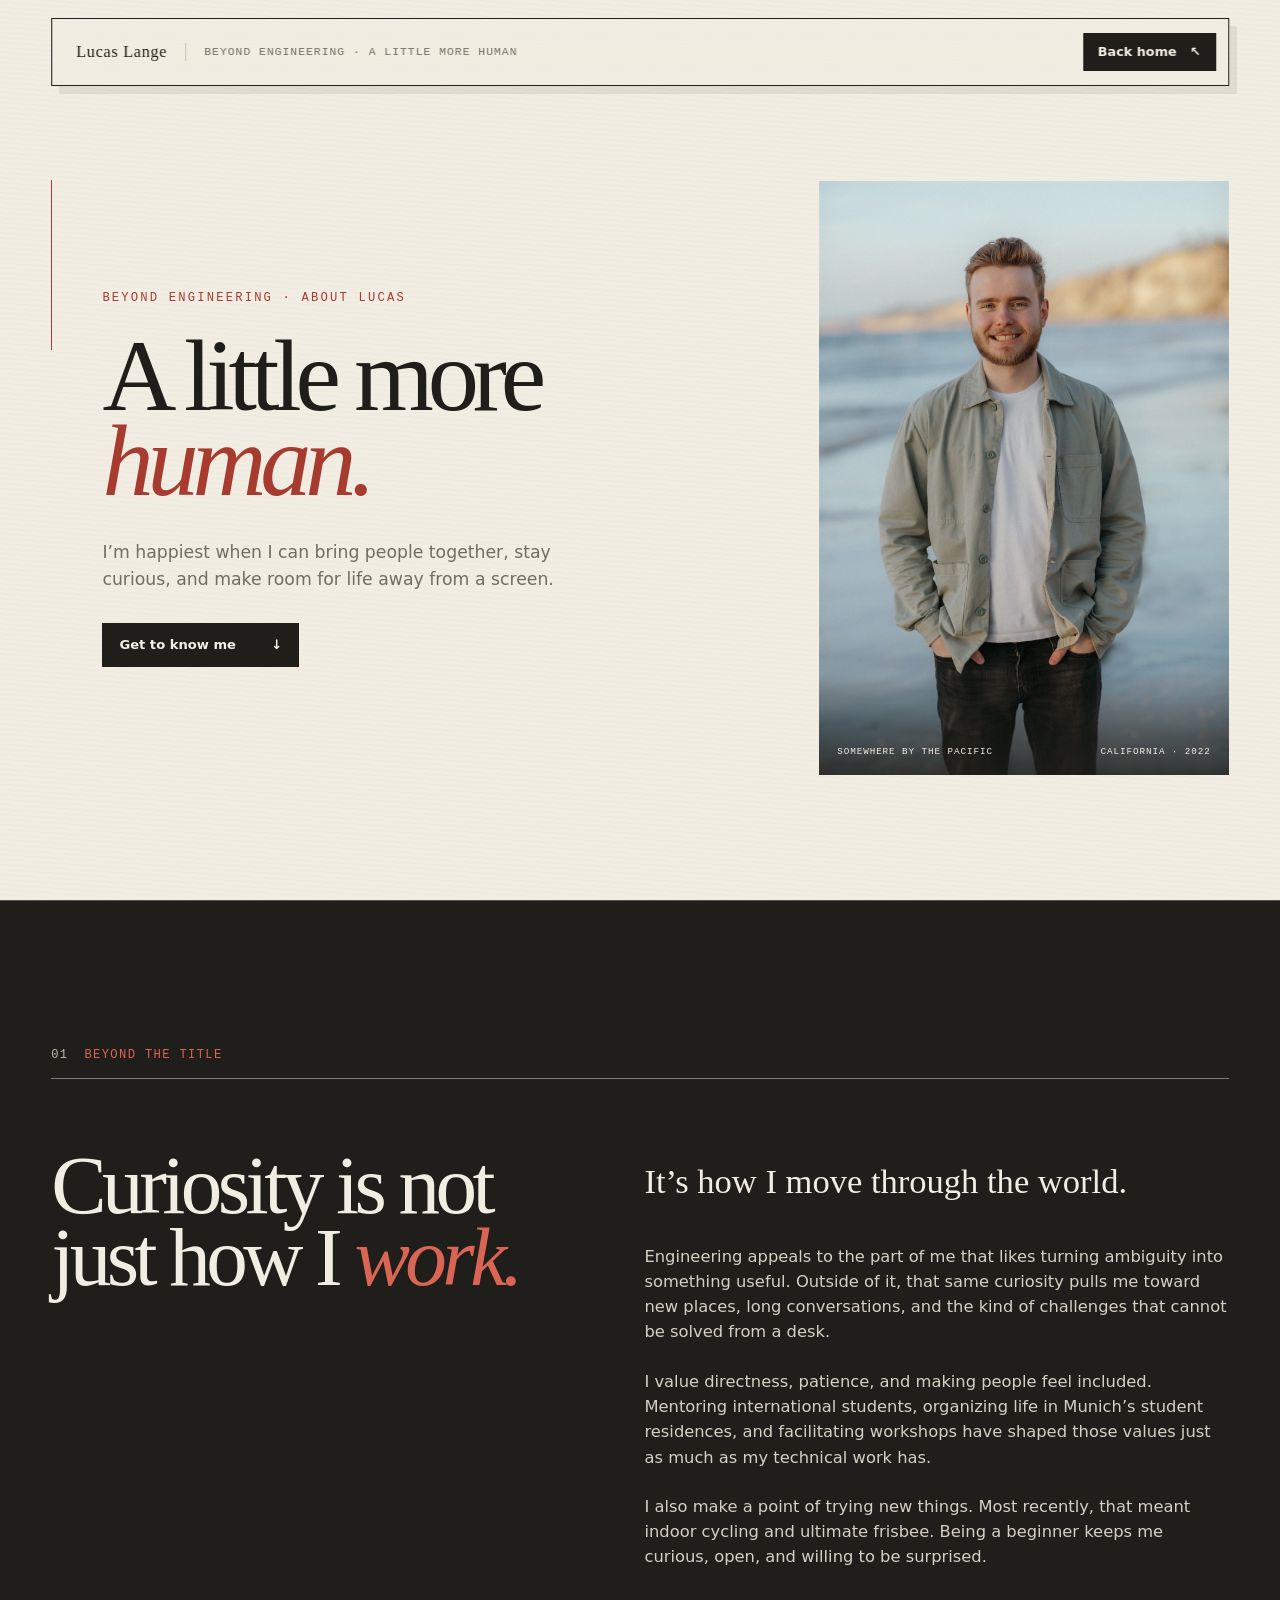
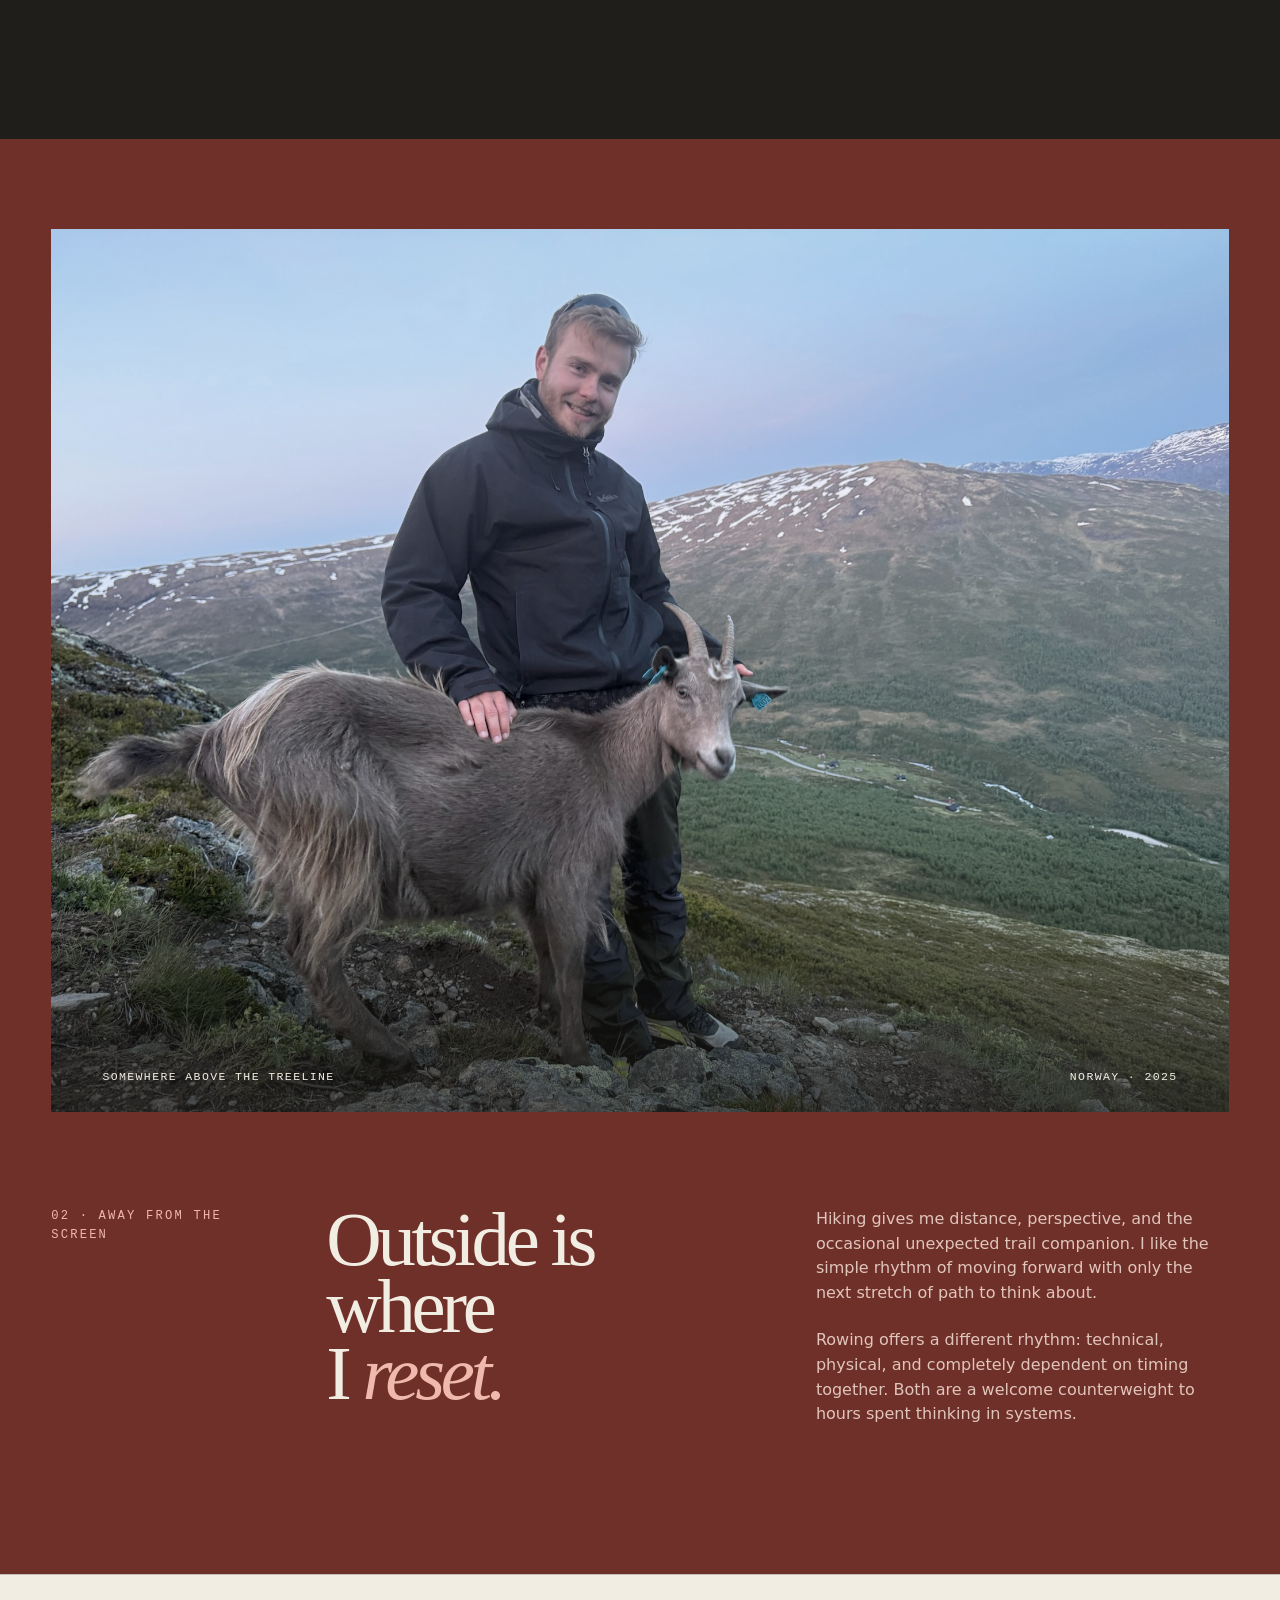
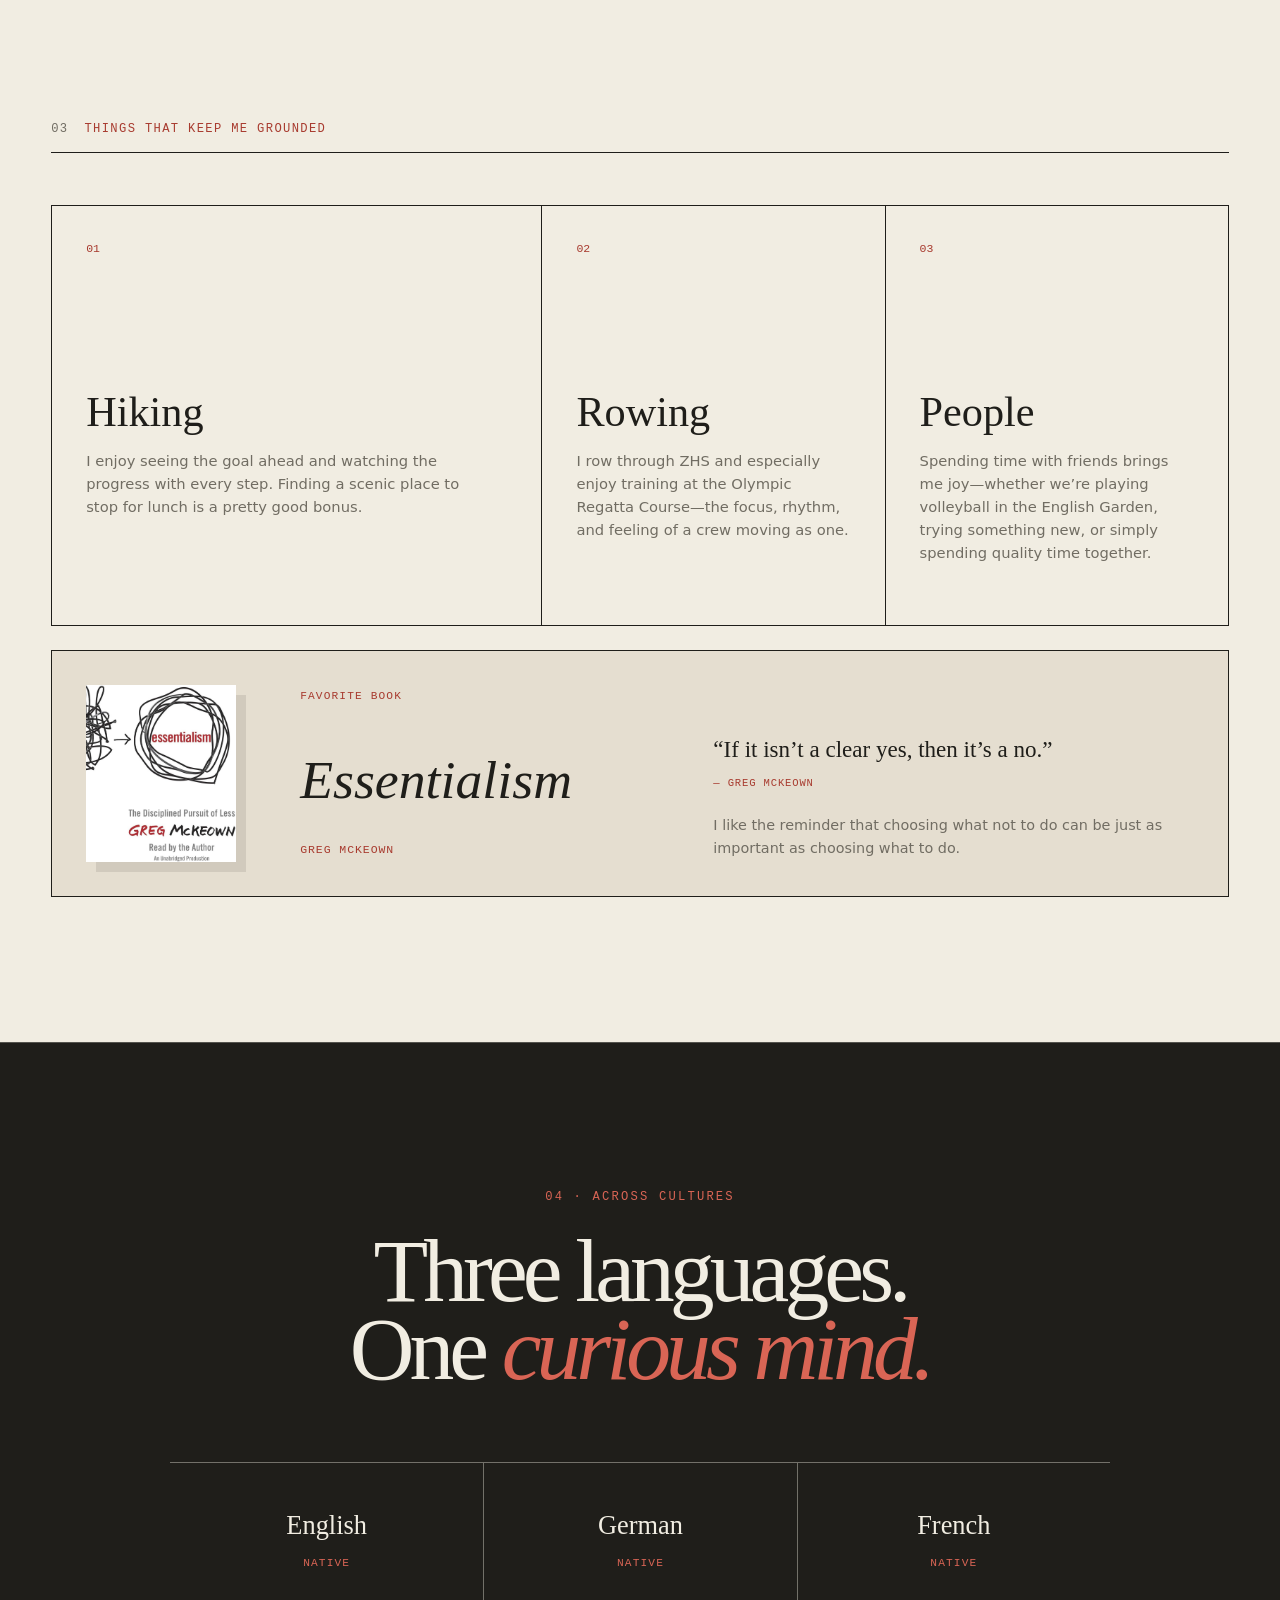
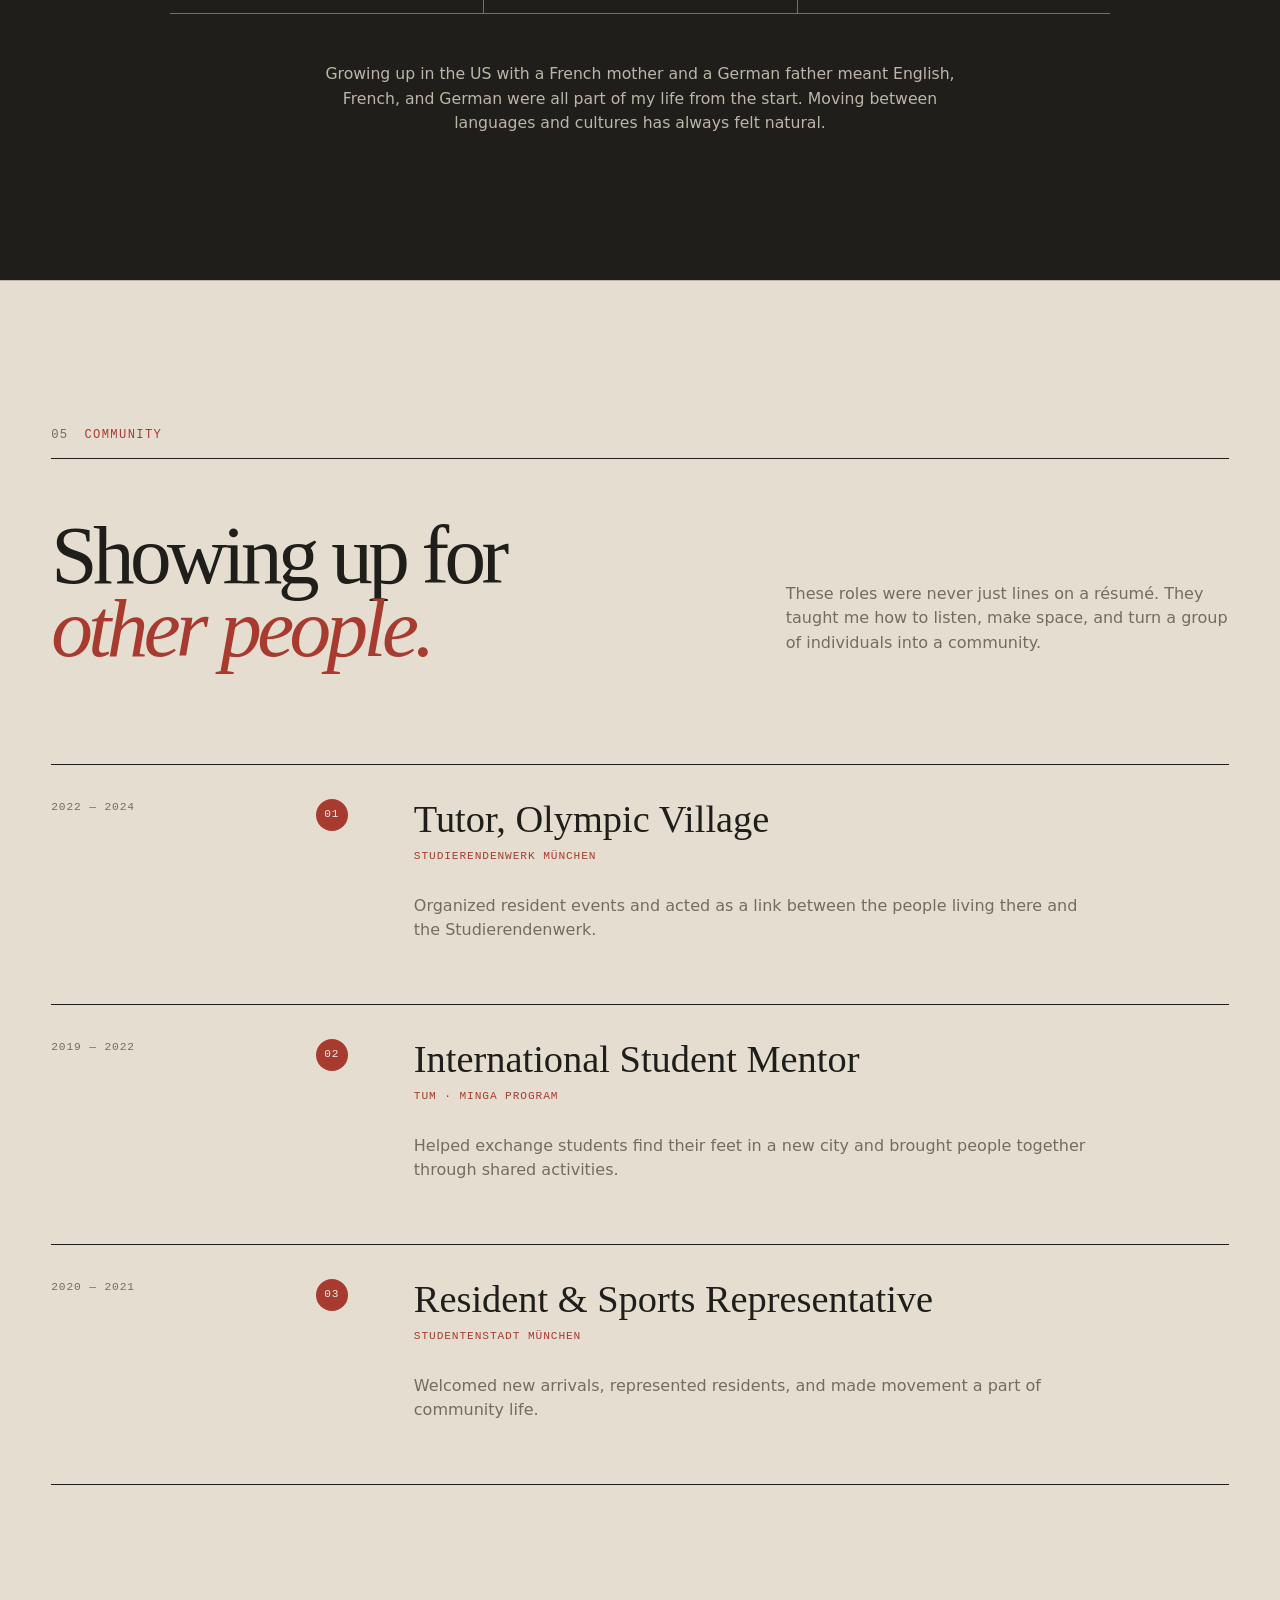
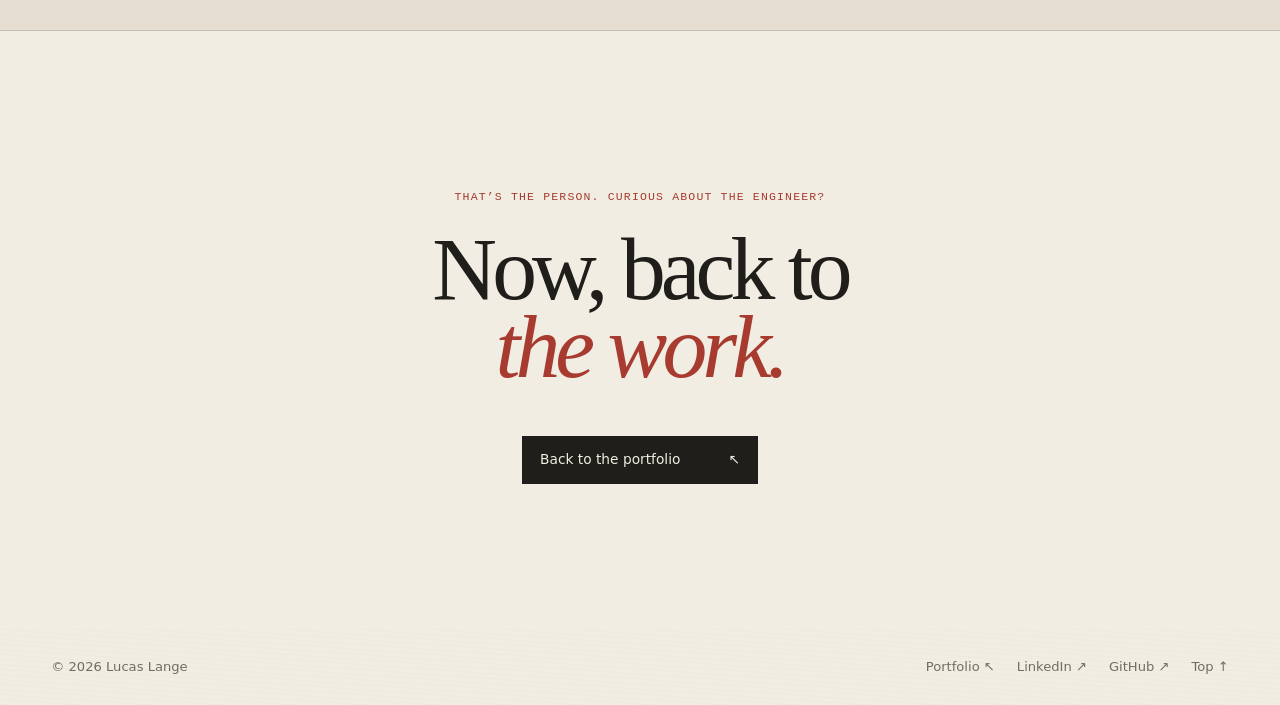
==== about.html @ 54f19733 "feat: added about me page and edited format and text on index page - Added media - Updated script.js" ====
<!doctype html>
<html lang="en" data-concept="wa" class="wa-two w3">
<head>
  <meta charset="utf-8">
  <meta name="viewport" content="width=device-width, initial-scale=1">
  <meta name="theme-color" content="#1f1e1a">
  <meta name="description" content="Meet Lucas Lange beyond engineering—his love of the outdoors, rowing, languages, and building community.">
  <title>Beyond Engineering — Lucas Lange</title>
  <link rel="stylesheet" href="styles.css">
  <noscript><style>.reveal{opacity:1!important;transform:none!important}</style></noscript>
  <script src="script.js" defer></script>
</head>
<body class="human-page">
  <a class="skip-link" href="#main">Skip to content</a>

  <header class="site-nav" data-header>
    <a class="wordmark" href="index.html">Lucas Lange</a>
    <nav aria-label="About page navigation"><a href="#outdoors">Outdoors</a><a href="#languages">Languages</a><a href="#community">Community</a></nav>
    <a class="nav-action" href="index.html#top" data-return-link>Back home <span>↖</span></a>
  </header>

  <main id="main">
    <section class="human-hero frame" id="top">
      <div class="human-hero-copy reveal">
        <p class="micro">Beyond engineering · About Lucas</p>
        <h1>A little more<br><em>human.</em></h1>
        <p class="human-intro">I’m happiest when I can bring people together, stay curious, and make room for life away from a screen.</p>
        <a class="hero-link" href="#story">Get to know me <span>↓</span></a>
      </div>
      <figure class="human-portrait reveal">
        <img src="media/ocean-portrait.jpg" alt="Lucas Lange smiling beside the ocean" width="1365" height="2048">
        <figcaption><span>Somewhere by the Pacific</span><span>California · 2022</span></figcaption>
      </figure>
    </section>

    <section class="human-story section" id="story">
      <div class="section-inner">
        <div class="section-tag reveal"><span>01</span> Beyond the title</div>
        <div class="human-story-grid">
          <h2 class="reveal">Curiosity is not<br>just how I <em>work.</em></h2>
          <div class="human-story-copy reveal">
            <p class="story-lead">It’s how I move through the world.</p>
            <p>Engineering appeals to the part of me that likes turning ambiguity into something useful. Outside of it, that same curiosity pulls me toward new places, long conversations, and the kind of challenges that cannot be solved from a desk.</p>
            <p>I value directness, patience, and making people feel included. Mentoring international students, organizing life in Munich’s student residences, and facilitating workshops have shaped those values just as much as my technical work has.</p>
            <p>I also make a point of trying new things. Most recently, that meant indoor cycling and ultimate frisbee. Being a beginner keeps me curious, open, and willing to be surprised.</p>
          </div>
        </div>
      </div>
    </section>

    <section class="outdoors-section" id="outdoors">
      <figure class="outdoors-image reveal">
        <img src="media/norway-hike.jpg" alt="Lucas hiking in the Norwegian mountains beside a goat" loading="lazy" width="2048" height="1536">
        <figcaption><span>Somewhere above the treeline</span><span>Norway · 2025</span></figcaption>
      </figure>
      <div class="outdoors-copy section-inner reveal">
        <p class="micro">02 · Away from the screen</p>
        <h2>Outside is where<br>I <em>reset.</em></h2>
        <div>
          <p>Hiking gives me distance, perspective, and the occasional unexpected trail companion. I like the simple rhythm of moving forward with only the next stretch of path to think about.</p>
          <p>Rowing offers a different rhythm: technical, physical, and completely dependent on timing together. Both are a welcome counterweight to hours spent thinking in systems.</p>
        </div>
      </div>
    </section>

    <section class="human-interests section">
      <div class="section-inner">
        <div class="section-tag reveal"><span>03</span> Things that keep me grounded</div>
        <div class="interest-grid">
          <article class="interest-card interest-card-featured reveal"><span>01</span><div><h3>Hiking</h3><p>I enjoy seeing the goal ahead and watching the progress with every step. Finding a scenic place to stop for lunch is a pretty good bonus.</p></div></article>
          <article class="interest-card reveal"><span>02</span><div><h3>Rowing</h3><p>I row through ZHS and especially enjoy training at the Olympic Regatta Course—the focus, rhythm, and feeling of a crew moving as one.</p></div></article>
          <article class="interest-card reveal"><span>03</span><div><h3>People</h3><p>Spending time with friends brings me joy—whether we’re playing volleyball in the English Garden, trying something new, or simply spending quality time together.</p></div></article>
        </div>
        <article class="favorite-book reveal">
          <figure><img src="media/essentialism-book-cover.jpg" alt="Cover of Essentialism by Greg McKeown" loading="lazy" width="849" height="1000"></figure>
          <div class="favorite-book-copy">
            <span>Favorite book</span>
            <h3><em>Essentialism</em></h3>
            <p class="book-author">Greg McKeown</p>
            <div class="book-reflection">
              <blockquote>“If it isn’t a clear yes, then it’s a no.”<cite>— Greg McKeown</cite></blockquote>
              <p>I like the reminder that choosing what not to do can be just as important as choosing what to do.</p>
            </div>
          </div>
        </article>
      </div>
    </section>

    <section class="language-section section" id="languages">
      <div class="section-inner reveal">
        <p class="micro">04 · Across cultures</p>
        <h2>Three languages.<br>One <em>curious mind.</em></h2>
        <div class="language-list" aria-label="Languages spoken">
          <div><strong>English</strong><span>Native</span></div>
          <div><strong>German</strong><span>Native</span></div>
          <div><strong>French</strong><span>Native</span></div>
        </div>
        <p class="language-note">Growing up in the US with a French mother and a German father meant English, French, and German were all part of my life from the start. Moving between languages and cultures has always felt natural.</p>
      </div>
    </section>

    <section class="human-community section" id="community">
      <div class="section-inner">
        <div class="section-tag reveal"><span>05</span> Community</div>
        <div class="community-heading reveal">
          <h2>Showing up for<br><em>other people.</em></h2>
          <p>These roles were never just lines on a résumé. They taught me how to listen, make space, and turn a group of individuals into a community.</p>
        </div>
        <div class="human-timeline">
          <article class="timeline-item reveal"><time>2022 — 2024</time><span class="timeline-marker">01</span><div><h3>Tutor, Olympic Village</h3><p class="community-org">Studierendenwerk München</p><p>Organized resident events and acted as a link between the people living there and the Studierendenwerk.</p></div></article>
          <article class="timeline-item reveal"><time>2019 — 2022</time><span class="timeline-marker">02</span><div><h3>International Student Mentor</h3><p class="community-org">TUM · MINGA Program</p><p>Helped exchange students find their feet in a new city and brought people together through shared activities.</p></div></article>
          <article class="timeline-item reveal"><time>2020 — 2021</time><span class="timeline-marker">03</span><div><h3>Resident &amp; Sports Representative</h3><p class="community-org">Studentenstadt München</p><p>Welcomed new arrivals, represented residents, and made movement a part of community life.</p></div></article>
        </div>
      </div>
    </section>

    <section class="human-return section">
      <div class="section-inner reveal">
        <p>That’s the person. Curious about the engineer?</p>
        <h2>Now, back to<br><em>the work.</em></h2>
        <a href="index.html#top" data-return-link>Back to the portfolio <span>↖</span></a>
      </div>
    </section>
  </main>

  <footer class="footer frame"><p>© <span data-year></span> Lucas Lange</p><div><a href="index.html">Portfolio ↖</a><a href="https://www.linkedin.com/in/lucas-lange-/" target="_blank" rel="noreferrer">LinkedIn ↗</a><a href="https://github.com/LucasLange1113" target="_blank" rel="noreferrer">GitHub ↗</a><a href="#top">Top ↑</a></div></footer>
</body>
</html>
---- styles.css ----
:root {
  --bg:#171717; --panel:#1d1d1d; --ink:#f5f5f1; --muted:#aaa9a4; --accent:#f2ff19; --line:rgba(255,255,255,.14);
  --sans:Inter,"Helvetica Neue",Arial,sans-serif; --serif:Georgia,"Times New Roman",serif; --mono:"SFMono-Regular",Consolas,"Liberation Mono",monospace; --max:1220px;
}
*{box-sizing:border-box}html{scroll-behavior:smooth}body{margin:0;color:var(--ink);background:var(--bg);font-family:var(--sans);line-height:1.55;overflow-x:hidden}a{color:inherit;text-decoration:none}::selection{color:var(--bg);background:var(--accent)}.frame,.section-inner{width:min(calc(100% - 48px),var(--max));margin-inline:auto}.skip-link{position:fixed;top:-90px;left:20px;z-index:100;padding:10px 15px;color:var(--bg);background:var(--accent)}.skip-link:focus{top:0}:focus-visible{outline:2px solid var(--accent);outline-offset:4px}
.site-nav{position:fixed;top:16px;left:50%;z-index:25;width:min(calc(100% - 34px),1240px);height:62px;padding:0 10px 0 20px;display:grid;grid-template-columns:1fr auto 1fr;align-items:center;background:color-mix(in srgb,var(--bg) 80%,transparent);border:1px solid var(--line);border-radius:40px;backdrop-filter:blur(18px);transform:translateX(-50%);transition:top .25s,background .25s}.site-nav.scrolled{top:7px;background:color-mix(in srgb,var(--bg) 94%,transparent)}.wordmark{font-weight:750;letter-spacing:-.04em}.wordmark span{margin-left:3px;color:var(--accent);font-size:.5rem;vertical-align:top}.site-nav nav{display:flex;gap:31px}.site-nav nav a{color:var(--muted);font-size:.7rem}.site-nav nav a:hover{color:var(--accent)}.nav-actions{justify-self:end;display:flex;align-items:center;gap:8px}.nav-about{padding:8px 13px;border:1px solid var(--ink);font-size:.8rem;font-weight:650;transition:color .2s,background-color .2s}.nav-about:hover{color:var(--bg);background:var(--ink)}.nav-actions .nav-action{justify-self:auto}.nav-action{justify-self:end;padding:9px 15px;color:var(--bg);background:var(--accent);border-radius:25px;font-size:.7rem;font-weight:750}.nav-action span{margin-left:9px}
.concept-picker{position:fixed;right:16px;bottom:16px;z-index:40;width:230px;color:var(--ink);font-size:.68rem}.picker-toggle{width:100%;padding:10px 11px;display:grid;grid-template-columns:1fr auto 20px;align-items:center;gap:8px;color:inherit;background:color-mix(in srgb,var(--bg) 88%,transparent);border:1px solid var(--line);border-radius:12px;box-shadow:0 12px 40px rgba(0,0,0,.22);backdrop-filter:blur(18px);cursor:pointer;text-align:left}.picker-toggle span{color:var(--muted);font-size:.57rem;text-transform:uppercase;letter-spacing:.08em}.picker-toggle strong{font-weight:750}.picker-toggle i{font-style:normal;font-size:1.1rem;text-align:center;transition:transform .2s}.concept-picker.open .picker-toggle i{transform:rotate(45deg)}.picker-list{position:absolute;right:0;bottom:50px;width:100%;padding:7px;display:grid;gap:2px;background:color-mix(in srgb,var(--bg) 94%,transparent);border:1px solid var(--line);border-radius:13px;box-shadow:0 18px 55px rgba(0,0,0,.28);backdrop-filter:blur(20px);opacity:0;visibility:hidden;transform:translateY(8px);transition:.2s}.concept-picker.open .picker-list{opacity:1;visibility:visible;transform:none}.picker-list a{padding:7px 8px;display:grid;grid-template-columns:24px 1fr auto;align-items:center;border-radius:7px}.picker-list a:hover,.picker-list a[aria-current=page]{color:var(--bg);background:var(--accent)}.picker-list b{font-family:var(--mono);font-size:.58rem}.picker-list span{font-weight:750}.picker-list small{opacity:.65}.picker-list hr{width:100%;margin:3px 0;border:0;border-top:1px solid var(--line)}
.hero{position:relative;min-height:100svh;padding-top:130px;padding-bottom:65px;display:grid;grid-template-columns:1.08fr .92fr;gap:50px;align-items:center}.micro,.section-tag{margin:0 0 25px;color:var(--accent);font-family:var(--mono);font-size:.65rem;letter-spacing:.11em;text-transform:uppercase}.hero h1{margin:0;font-size:clamp(4rem,8.2vw,8rem);font-weight:400;line-height:.87;letter-spacing:-.075em}.hero h1 span{display:block}.hero h1 .line-two{margin-left:13%;}.hero-intro{max-width:560px;margin:31px 0 0;color:var(--muted);font-size:1rem}.hero-link{margin-top:30px;padding:12px 17px;display:inline-flex;gap:35px;color:var(--bg);background:var(--accent);border-radius:4px;font-size:.75rem;font-weight:750;transition:transform .2s}.hero-link:hover{transform:translateY(-3px)}.hero-foot{position:absolute;right:0;bottom:24px;left:0;display:flex;justify-content:space-between;color:var(--muted);font-family:var(--mono);font-size:.58rem;text-transform:uppercase;letter-spacing:.08em}
.hero-object{position:relative;justify-self:center;width:min(39vw,470px);aspect-ratio:1;display:grid;place-items:center}.hero-object::before{content:"";position:absolute;inset:6%;background:radial-gradient(circle,rgba(242,255,25,.16),transparent 62%);filter:blur(18px)}.radar-ring{position:absolute;border:1px solid color-mix(in srgb,var(--accent) 35%,transparent);border-radius:50%;animation:spin 18s linear infinite}.ring-one{inset:4%;border-style:dashed}.ring-two{inset:21%;animation-direction:reverse;animation-duration:11s}.radar-ring::after{content:"";position:absolute;top:12%;left:13%;width:8px;height:8px;background:var(--accent);border-radius:50%;box-shadow:0 0 18px var(--accent)}.object-core{position:relative;width:42%;aspect-ratio:1;display:flex;flex-direction:column;align-items:center;justify-content:center;color:var(--bg);background:var(--accent);border-radius:50%;box-shadow:0 0 70px color-mix(in srgb,var(--accent) 20%,transparent)}.object-core span{font-size:4.3rem;font-weight:800;line-height:.85;letter-spacing:-.08em}.object-core small{margin-top:10px;font-family:var(--mono);font-size:.55rem;letter-spacing:.14em}.coordinate{position:absolute;color:var(--muted);font-family:var(--mono);font-size:.55rem}.coord-one{top:12%;right:5%}.coord-two{bottom:10%;left:2%}.device-screen,.device-controls,.ocean,.monolith{display:none}@keyframes spin{to{transform:rotate(360deg)}}
.section{padding:125px 0;border-top:1px solid var(--line)}.section-tag{padding-bottom:13px;display:flex;gap:16px;border-bottom:1px solid var(--line)}.section-tag span{color:var(--muted)}.profile-grid{display:grid;grid-template-columns:1.1fr .9fr;gap:90px}.profile h2,.experience-heading h2,.contact h2{margin:0;font-size:clamp(3rem,6.5vw,6.3rem);font-weight:400;line-height:.92;letter-spacing:-.065em}.profile h2 em{color:var(--accent);font-style:normal}.profile-copy>p{max-width:590px;color:var(--muted);font-size:1.05rem}.metrics{margin-top:50px;padding-top:22px;display:grid;grid-template-columns:repeat(3,1fr);border-top:1px solid var(--line)}.metrics div{display:flex;flex-direction:column}.metrics strong{font-size:1.8rem;line-height:1}.metrics span{margin-top:7px;color:var(--muted);font-size:.65rem}
.experience{background:var(--panel)}.experience-heading{margin-bottom:65px;display:flex;justify-content:space-between;align-items:end;gap:35px}.experience-heading p{max-width:360px;margin:0;color:var(--muted)}.experience-grid{border-top:1px solid var(--line)}.experience-object{border-bottom:1px solid var(--line)}.experience-object summary{padding:27px 0;display:grid;grid-template-columns:70px 1fr 30px;align-items:center;gap:10px;cursor:pointer;list-style:none}.experience-object summary::-webkit-details-marker{display:none}.object-number{color:var(--accent);font-family:var(--mono);font-size:.7rem}.object-label{display:grid;grid-template-columns:180px .8fr 1.2fr;align-items:center;gap:20px}.object-label small{color:var(--muted);font-family:var(--mono);font-size:.62rem}.object-label strong{font-size:.9rem}.object-label>span{color:var(--muted)}.experience-object summary>i{color:var(--accent);font-style:normal;font-size:1.4rem;transition:transform .2s}.experience-object[open] summary>i{transform:rotate(45deg)}.object-copy{padding:0 40px 35px 250px}.role-title{color:var(--accent);font-family:var(--mono);font-size:.65rem;text-transform:uppercase;letter-spacing:.09em}.object-copy ul{max-width:820px;margin:0;padding-left:18px;color:var(--muted);font-size:.85rem}.object-copy li{margin-bottom:11px;padding-left:4px}.object-copy li::marker{color:var(--accent)}.role-tags{margin-top:20px;display:flex;flex-wrap:wrap;gap:6px}.role-tags span{padding:5px 9px;border:1px solid var(--line);border-radius:20px;font-size:.62rem}
.expertise-grid{display:grid;grid-template-columns:repeat(2,1fr);gap:12px}.expertise-card{min-height:260px;padding:28px;display:flex;flex-direction:column;justify-content:flex-end;background:var(--panel);border:1px solid var(--line)}.expertise-card>span{margin-bottom:auto;color:var(--accent);font-family:var(--mono);font-size:.65rem}.expertise-card h3{margin:30px 0 7px;font-size:1.7rem;font-weight:450;letter-spacing:-.04em}.expertise-card p{max-width:470px;margin:0;color:var(--muted);font-size:.82rem}
.education{background:var(--panel)}.education-grid{display:grid;grid-template-columns:1fr 1fr;gap:12px}.education-card{min-height:310px;padding:28px;display:flex;flex-direction:column;justify-content:space-between;border:1px solid var(--line)}.education-card time{color:var(--accent);font-family:var(--mono);font-size:.65rem}.education-card p{margin:0;color:var(--muted);font-size:.68rem;text-transform:uppercase;letter-spacing:.08em}.education-card h3{margin:6px 0 16px;font-size:1.65rem;font-weight:450;letter-spacing:-.04em}.education-card ul{margin:0;padding-left:17px;color:var(--muted);font-size:.78rem}.languages{margin-top:12px;padding:22px 26px;display:flex;align-items:center;gap:32px;border:1px solid var(--line)}.languages>span{margin-right:auto;color:var(--accent);font-family:var(--mono);font-size:.65rem;text-transform:uppercase}.languages strong{font-size:.78rem}.languages small{margin-left:5px;color:var(--muted);font-weight:400}.languages i{color:var(--muted);font-size:.75rem}
.community-grid{border-top:1px solid var(--line)}.community-card{padding:30px 0;display:grid;grid-template-columns:190px 1fr;gap:40px;border-bottom:1px solid var(--line)}.community-card time{color:var(--accent);font-family:var(--mono);font-size:.72rem}.community-card h3{margin:5px 0 10px;font-size:1.45rem;font-weight:450;letter-spacing:-.035em}.community-card p{max-width:760px;margin:0;color:var(--muted);font-size:.88rem}.community-card .community-org{color:var(--ink);font-family:var(--mono);font-size:.68rem;text-transform:uppercase;letter-spacing:.08em}
.about-grid{display:grid;grid-template-columns:.9fr 1.1fr;gap:90px;align-items:start}.about-grid h2{margin:0;font-size:clamp(3rem,6.5vw,6.3rem);font-weight:400;line-height:.92;letter-spacing:-.065em}.about-grid h2 em{color:var(--accent);font-style:normal}.about-copy>p{max-width:680px;margin:0 0 22px;color:var(--muted);font-size:1.05rem}.about-details{margin-top:45px;display:grid;grid-template-columns:1fr 1fr;border-top:1px solid var(--line)}.about-details div{padding:22px 22px 0 0;display:flex;flex-direction:column}.about-details div+div{padding-left:22px;border-left:1px solid var(--line)}.about-details span,.community-intro span{color:var(--accent);font-family:var(--mono);font-size:.68rem;text-transform:uppercase;letter-spacing:.1em}.about-details strong{margin-top:18px;font-size:1.1rem;font-weight:500}.about-details small{margin-top:5px;color:var(--muted)}.community-compact{margin-top:100px;padding-top:28px;display:grid;grid-template-columns:.55fr 1.45fr;gap:55px;border-top:1px solid var(--line)}.community-intro p{max-width:260px;color:var(--muted);font-size:.86rem}.community-list{display:grid;grid-template-columns:repeat(3,1fr);gap:1px;background:var(--line)}.community-list article{min-height:220px;padding:24px;display:flex;flex-direction:column;background:var(--bg)}.community-list time{color:var(--accent);font-family:var(--mono);font-size:.66rem}.community-list h3{margin:35px 0 6px;font-size:1.15rem;font-weight:500;line-height:1.15}.community-list p{margin:12px 0 0;color:var(--muted);font-size:.78rem}.community-list .community-org{margin:0;color:var(--ink);font-family:var(--mono);font-size:.62rem;text-transform:uppercase;letter-spacing:.06em}
.contact{text-align:center}.contact p{color:var(--accent);font-family:var(--mono);font-size:.67rem;text-transform:uppercase;letter-spacing:.09em}.contact a{margin-top:35px;padding-bottom:4px;display:inline-block;color:var(--accent);border-bottom:1px solid var(--accent)}.contact a span{display:inline-block;transition:transform .2s}.contact a:hover span{transform:translate(3px,-3px)}.footer{padding:28px 0;display:flex;justify-content:space-between;color:var(--muted);font-size:.65rem}.footer p{margin:0}.footer div{display:flex;gap:22px}.footer a:hover{color:var(--accent)}
.reveal{opacity:0;transform:translateY(20px);transition:opacity .7s,transform .7s cubic-bezier(.22,1,.36,1)}.reveal.visible{opacity:1;transform:none}.hero .reveal{opacity:1;transform:none;animation:arrive .8s both}.hero .hero-object{animation-delay:.12s}@keyframes arrive{from{opacity:0;transform:translateY(20px)}}
.experience .reveal{opacity:1;transform:none}

/* 02 — architectural product studio */
html[data-concept=brikken]{--bg:#f1f0ed;--panel:#e7e5e1;--ink:#0b0b0b;--muted:#676663;--accent:#122dff;--line:rgba(0,0,0,.17)}
[data-concept=brikken] .site-nav{border-radius:0;border-inline:0}[data-concept=brikken] .hero{background-image:linear-gradient(90deg,transparent calc(25% - .5px),var(--line) 25%,transparent calc(25% + .5px),transparent calc(50% - .5px),var(--line) 50%,transparent calc(50% + .5px),transparent calc(75% - .5px),var(--line) 75%,transparent calc(75% + .5px))}[data-concept=brikken] .hero h1{text-transform:uppercase;font-size:clamp(4rem,9vw,9rem);line-height:.76}[data-concept=brikken] .hero h1 .line-two{margin-left:0;color:var(--accent)}[data-concept=brikken] .radar-ring,[data-concept=brikken] .object-core{display:none}[data-concept=brikken] .monolith{position:relative;width:65%;aspect-ratio:1;display:block;transform:rotate(30deg) skew(-5deg)}[data-concept=brikken] .monolith i{position:absolute;inset:16%;border:38px solid #bcb9b1;box-shadow:inset 0 -35px 0 var(--accent),0 35px 70px rgba(0,0,0,.15);transform:rotate(calc(var(--i,0)*60deg))}[data-concept=brikken] .monolith i:nth-child(2){--i:1;opacity:.55}[data-concept=brikken] .monolith i:nth-child(3){--i:2;opacity:.22}[data-concept=brikken] .expertise-card{border-radius:0}[data-concept=brikken] .profile h2 em{font-style:italic}

/* 03 — retro handheld portfolio */
html[data-concept=handheld]{--bg:#c8d3dc;--panel:#b9c5cf;--ink:#172029;--muted:#65727d;--accent:#ff4e24;--line:rgba(23,32,41,.16);--sans:var(--mono)}
[data-concept=handheld] .site-nav{background:rgba(205,216,225,.8);border-radius:8px}[data-concept=handheld] .hero{min-height:940px;grid-template-columns:1fr 1fr}[data-concept=handheld] .hero-copy{align-self:start;margin-top:80px}[data-concept=handheld] .hero h1{font-family:var(--mono);font-size:clamp(2.5rem,5.5vw,5rem);line-height:.95;text-transform:uppercase;letter-spacing:-.06em}[data-concept=handheld] .hero h1 .line-two{margin:0}[data-concept=handheld] .hero-object{width:min(40vw,430px);aspect-ratio:.67;padding:28px;background:linear-gradient(130deg,#f4f6f6,#b9c4cc);border:1px solid rgba(255,255,255,.8);border-radius:48px;box-shadow:20px 35px 70px rgba(41,55,65,.3),inset 0 0 0 2px rgba(255,255,255,.32)}[data-concept=handheld] .hero-object::before,[data-concept=handheld] .radar-ring,[data-concept=handheld] .object-core{display:none}[data-concept=handheld] .device-screen{width:100%;height:54%;padding:20px;display:flex;flex-direction:column;color:#e7ecef;background:#121518;border:11px solid #22272b;border-radius:26px;box-shadow:inset 0 0 24px #000}[data-concept=handheld] .screen-top{display:flex;justify-content:space-between;color:#7f8a91;font-size:.55rem}.screen-top i{width:7px;height:7px;background:var(--accent);border-radius:50%;box-shadow:0 0 9px var(--accent)}[data-concept=handheld] .device-screen p{margin:25px 0 5px;color:var(--accent);font-size:.65rem}.device-screen strong{font-size:1.2rem}.device-screen small{color:#77828a}.device-screen ul{margin:auto 0 0;padding:0;list-style:none;color:#a7b0b6;font-size:.58rem;line-height:1.9}[data-concept=handheld] .device-controls{position:absolute;right:15%;bottom:8%;width:130px;aspect-ratio:1;display:grid;place-items:center;background:#e7eaeb;border:1px solid #a9b1b7;border-radius:50%;box-shadow:7px 10px 18px rgba(40,50,58,.22)}[data-concept=handheld] .device-controls b{width:54px;aspect-ratio:1;background:linear-gradient(#fff,#d4dadd);border-radius:50%;box-shadow:0 5px 10px #a9b1b7}[data-concept=handheld] .device-controls i{position:absolute;width:6px;height:6px;background:var(--accent);border-radius:50%}[data-concept=handheld] .device-controls i:first-child{top:15px}[data-concept=handheld] .device-controls i:last-child{bottom:15px}[data-concept=handheld] .experience-grid{padding:20px;background:#dce3e8;border:1px solid var(--line);border-radius:28px;box-shadow:12px 16px 45px rgba(45,61,72,.17)}[data-concept=handheld] .experience-object summary{padding:16px;background:#172029;color:#e8edef;border-bottom:1px solid #48545e}[data-concept=handheld] .experience-object:first-child summary{border-radius:12px 12px 0 0}[data-concept=handheld] .object-copy{padding:25px;background:#eef2f4}

/* 04 — cinematic marine */
html[data-concept=seasats]{--bg:#aeb4b7;--panel:#1d303b;--ink:#fff;--muted:#d5dadd;--accent:#e2c5a5;--line:rgba(255,255,255,.25);--sans:"Helvetica Neue",Arial,sans-serif}
[data-concept=seasats] .hero{width:100%;max-width:none;padding-inline:max(24px,calc((100vw - var(--max))/2));background:linear-gradient(#b9b5b5 0%,#a9adb0 42%,#536d7b 64%,#122a37 100%)}[data-concept=seasats] .hero-copy{position:relative;z-index:2;grid-column:1/-1;text-align:center}[data-concept=seasats] .hero h1{font-family:var(--serif);font-size:clamp(4rem,9vw,9rem);line-height:.78;letter-spacing:-.07em}[data-concept=seasats] .hero h1 .line-two{margin:0}[data-concept=seasats] .hero-intro{margin:35px auto 0;color:white}[data-concept=seasats] .hero-link{color:#172a34;background:white}[data-concept=seasats] .hero-object{position:absolute;inset:auto 0 0;width:100%;height:48%;max-width:none;aspect-ratio:auto;overflow:hidden}[data-concept=seasats] .hero-object::before,[data-concept=seasats] .radar-ring,[data-concept=seasats] .object-core{display:none}[data-concept=seasats] .ocean{position:absolute;inset:32% 0 0;display:block;background:repeating-radial-gradient(ellipse at 50% 0,transparent 0 45px,rgba(255,255,255,.15) 47px 48px),linear-gradient(#365766,#0c2531)}[data-concept=seasats] .boat{position:absolute;bottom:34%;width:150px;height:35px;background:#102630;border-radius:50% 50% 20% 20%;box-shadow:0 16px 30px rgba(0,0,0,.3)}[data-concept=seasats] .boat::before{content:"";position:absolute;left:50%;bottom:25px;width:3px;height:75px;background:#1b323d}[data-concept=seasats] .boat-one{left:13%;transform:scale(.8)}[data-concept=seasats] .boat-two{left:45%;bottom:23%}[data-concept=seasats] .boat-three{right:10%;transform:scale(1.2)}[data-concept=seasats] .micro{color:white}[data-concept=seasats] .profile{color:#172a34;background:#e4e5e2}[data-concept=seasats] .profile{--muted:#63717a;--line:rgba(23,42,52,.18)}[data-concept=seasats] .profile h2,[data-concept=seasats] .experience-heading h2,[data-concept=seasats] .contact h2{font-family:var(--serif);font-weight:400}[data-concept=seasats] .experience-object{min-height:68vh;display:flex;align-items:center;background:linear-gradient(140deg,#263d49,#0f2029)}[data-concept=seasats] .experience-object summary{width:100%;padding-inline:30px}[data-concept=seasats] .expertise{color:#172a34;background:#e4e5e2;--muted:#63717a;--line:rgba(23,42,52,.18)}[data-concept=seasats] .expertise-card{background:#d4d8d6}

/* 05 — neon bottle shelf */
html[data-concept=ciao]{--bg:#050505;--panel:#0c0c0e;--ink:#f8f6f4;--muted:#a7a2a8;--accent:#d653ff;--line:rgba(255,255,255,.17)}
[data-concept=ciao] body{background-image:radial-gradient(circle at 18% 20%,rgba(224,55,127,.17),transparent 27%),radial-gradient(circle at 80% 45%,rgba(0,192,255,.14),transparent 30%)}[data-concept=ciao] .site-nav{border-radius:3px}[data-concept=ciao] .hero h1{text-transform:uppercase;font-style:italic;font-weight:900;line-height:.78}[data-concept=ciao] .hero h1 .line-two{margin-left:4%;color:var(--accent)}[data-concept=ciao] .hero-object{perspective:700px}[data-concept=ciao] .radar-ring{border-color:rgba(255,255,255,.15);transform:rotateX(65deg)}[data-concept=ciao] .object-core{width:30%;height:75%;aspect-ratio:auto;color:white;background:linear-gradient(90deg,#17091f,#ac2fe0 35%,#4d0c67 65%,#110616);border:1px solid #cf66ef;border-radius:35px 35px 22px 22px;box-shadow:0 0 45px rgba(214,83,255,.38);transform:rotate(12deg)}[data-concept=ciao] .object-core::before{content:"";position:absolute;top:-8px;width:90%;height:15px;background:#777;border-radius:50%;box-shadow:inset 0 -4px 4px #222}[data-concept=ciao] .object-core span{font-size:2.8rem;font-style:italic;transform:rotate(-90deg)}[data-concept=ciao] .object-core small{display:none}[data-concept=ciao] .experience-grid{padding:60px 20px 35px;display:flex;align-items:flex-start;gap:24px;overflow-x:auto;border:0;background:radial-gradient(ellipse at 50% 10%,#313135,#0a0a0c 58%)}[data-concept=ciao] .experience-object{min-width:165px;border:0}[data-concept=ciao] .experience-object summary{position:relative;width:150px;height:430px;padding:38px 17px 25px;display:flex;flex-direction:column;justify-content:center;color:white;background:linear-gradient(90deg,#110d17,#6d2881 35%,#3c1448 68%,#09070b);border:1px solid #9d50ad;border-radius:55px 55px 25px 25px;box-shadow:0 25px 28px #000,0 0 28px rgba(213,83,255,.18);transform:rotate(-5deg);overflow:hidden;transition:transform .25s}[data-concept=ciao] .experience-object:nth-child(2) summary{background:linear-gradient(90deg,#061612,#25755c,#0c3229);border-color:#46b892;transform:rotate(4deg)}[data-concept=ciao] .experience-object:nth-child(3) summary{background:linear-gradient(90deg,#15070a,#9d293e,#420e19);border-color:#e4546c;transform:rotate(-2deg)}[data-concept=ciao] .experience-object:nth-child(4) summary{background:linear-gradient(90deg,#111308,#99902d,#393410);border-color:#d6c951;transform:rotate(5deg)}[data-concept=ciao] .experience-object:nth-child(5) summary{background:linear-gradient(90deg,#07121b,#19658e,#0a2c40);border-color:#43a6d8;transform:rotate(-4deg)}[data-concept=ciao] .experience-object:nth-child(6) summary{background:linear-gradient(90deg,#160b05,#9b4826,#3c190b);border-color:#e67646;transform:rotate(3deg)}[data-concept=ciao] .experience-object summary::before{content:"";position:absolute;top:-7px;left:5%;width:90%;height:18px;background:linear-gradient(#aaa,#333);border-radius:50%}[data-concept=ciao] .experience-object summary:hover{transform:translateY(-12px) rotate(0)}[data-concept=ciao] .object-number{font-size:1rem}[data-concept=ciao] .object-label{display:flex;flex-direction:column;gap:8px;text-align:center}[data-concept=ciao] .object-label small{order:3;color:#ddd}[data-concept=ciao] .object-label strong{font-size:1.35rem;text-transform:uppercase;writing-mode:vertical-rl;transform:rotate(180deg);letter-spacing:.06em}[data-concept=ciao] .object-label>span{font-size:.65rem;color:white}[data-concept=ciao] .experience-object summary>i{position:absolute;right:12px;bottom:18px}[data-concept=ciao] .experience-object[open]{min-width:min(680px,85vw)}[data-concept=ciao] .experience-object[open] summary{float:left;margin-right:25px;transform:none}[data-concept=ciao] .object-copy{padding:30px;color:white}[data-concept=ciao] .experience-heading h2{text-transform:uppercase;font-style:italic;font-weight:900}

/* 06 — editorial bento */
html[data-concept=matter]{--bg:#f6f0e5;--panel:#ffb4a0;--ink:#111;--muted:#4f4a44;--accent:#ee3300;--line:rgba(0,0,0,.16);--sans:"Helvetica Neue",Arial,sans-serif}
[data-concept=matter] .site-nav{border:0;border-radius:0;background:rgba(246,240,229,.92)}[data-concept=matter] .hero{grid-template-columns:.75fr 1.25fr}[data-concept=matter] .hero h1{font-family:var(--serif);font-size:clamp(4rem,8vw,7.7rem)}[data-concept=matter] .hero h1 .line-two{margin:0;font-style:italic}[data-concept=matter] .radar-ring{border-radius:22px;border-color:var(--ink)}[data-concept=matter] .object-core{width:58%;border-radius:20px;background:#084b50;color:white}[data-concept=matter] .profile-grid{grid-template-columns:1fr}[data-concept=matter] .profile h2,[data-concept=matter] .experience-heading h2,[data-concept=matter] .contact h2{font-family:var(--serif)}[data-concept=matter] .experience-grid{display:grid;grid-template-columns:repeat(3,1fr);gap:14px;border:0}[data-concept=matter] .experience-object{min-height:330px;padding:0;border:0;border-radius:22px;background:#ffb568;overflow:hidden}[data-concept=matter] .experience-object:nth-child(2){background:#ffb4a0}[data-concept=matter] .experience-object:nth-child(3){background:#084b50;color:white}[data-concept=matter] .experience-object:nth-child(4){background:#ef3300}[data-concept=matter] .experience-object:nth-child(5){background:#d7d7d7}[data-concept=matter] .experience-object:nth-child(6){background:#efe7da}[data-concept=matter] .experience-object summary{height:100%;padding:28px;display:flex;flex-direction:column;align-items:flex-start;justify-content:space-between}[data-concept=matter] .object-number{color:inherit}[data-concept=matter] .object-label{display:flex;flex-direction:column;align-items:flex-start;gap:5px}[data-concept=matter] .object-label strong{font-family:var(--serif);font-size:2rem;font-weight:400}[data-concept=matter] .object-label>span{color:inherit}[data-concept=matter] .experience-object summary>i{position:absolute;right:25px;top:22px;color:inherit}[data-concept=matter] .experience-object[open]{grid-column:span 2}[data-concept=matter] .object-copy{padding:0 28px 28px}[data-concept=matter] .expertise-grid{grid-template-columns:repeat(4,1fr)}[data-concept=matter] .expertise-card{background:#ffb568;border:0;border-radius:22px}[data-concept=matter] .expertise-card:nth-child(2){background:#ffb4a0}[data-concept=matter] .expertise-card:nth-child(3){color:white;background:#084b50}[data-concept=matter] .expertise-card:nth-child(4){background:#ef3300}

/* 07 — atmospheric documentary */
html[data-concept=iceberg]{--bg:#d8e1e4;--panel:#1d2924;--ink:#f3f5f3;--muted:#c0cbc5;--accent:#d9e0d7;--line:rgba(255,255,255,.2);--sans:"Helvetica Neue",Arial,sans-serif}
[data-concept=iceberg] body{background:#1d2924}[data-concept=iceberg] .hero{width:100%;max-width:none;padding-inline:max(24px,calc((100vw - var(--max))/2));grid-template-columns:1fr;background:linear-gradient(150deg,rgba(220,229,232,.15),rgba(32,51,42,.75)),radial-gradient(ellipse at 78% 20%,#edf2f3 0,transparent 35%),linear-gradient(120deg,#718579 0 28%,#293a32 28% 45%,#15221d 45% 62%,#7e9388 62%);isolation:isolate}[data-concept=iceberg] .hero::before{content:"";position:absolute;inset:0;z-index:-1;background:linear-gradient(12deg,transparent 0 50%,rgba(255,255,255,.12) 50% 51%,transparent 51%),radial-gradient(ellipse at 50% 50%,transparent 20%,rgba(220,231,234,.55) 75%);filter:blur(5px)}[data-concept=iceberg] .hero-copy{text-align:center}[data-concept=iceberg] .micro{color:white}[data-concept=iceberg] .hero h1{font-size:clamp(4rem,9vw,9rem);font-weight:750;line-height:.68;text-transform:uppercase}[data-concept=iceberg] .hero h1 .line-two{margin:0;transform:scaleX(-1);opacity:.74}[data-concept=iceberg] .hero-intro{margin:42px auto 0;color:white}[data-concept=iceberg] .hero-link{color:#1d2924;background:white}[data-concept=iceberg] .hero-object{position:absolute;inset:0;width:100%;max-width:none;opacity:.25;pointer-events:none}[data-concept=iceberg] .hero-object::before{display:none}[data-concept=iceberg] .radar-ring{border-color:white;border-radius:45% 55%;animation-duration:40s}[data-concept=iceberg] .object-core{display:none}[data-concept=iceberg] .profile{color:#17251f;background:#d8e1e4;--muted:#5f7169;--line:rgba(23,37,31,.2);--accent:#294c3d}[data-concept=iceberg] .profile h2,[data-concept=iceberg] .experience-heading h2,[data-concept=iceberg] .contact h2{font-family:var(--serif);font-weight:400}[data-concept=iceberg] .experience-object{background:linear-gradient(110deg,rgba(255,255,255,.03),transparent)}[data-concept=iceberg] .expertise{color:#17251f;background:#d8e1e4;--muted:#5f7169;--line:rgba(23,37,31,.2);--accent:#294c3d}[data-concept=iceberg] .expertise-card{background:rgba(255,255,255,.28);border-color:rgba(23,37,31,.18)}

/* 08 — 和 / Japanese restraint */
html[data-concept=wa]{--bg:#f1ede2;--panel:#e5ded0;--ink:#1f1e1a;--muted:#716d63;--accent:#a83b2f;--line:rgba(31,30,26,.22);--sans:"Hiragino Kaku Gothic ProN","Yu Gothic",system-ui,sans-serif;--serif:"Yu Mincho","Hiragino Mincho ProN",Georgia,serif}
[data-concept=wa] body{background-color:var(--bg);background-image:repeating-linear-gradient(4deg,rgba(80,68,48,.018) 0,rgba(80,68,48,.018) 1px,transparent 1px,transparent 5px)}
[data-concept=wa] .site-nav{top:0;width:100%;max-width:none;height:72px;padding-inline:max(24px,calc((100vw - var(--max))/2));background:rgba(241,237,226,.88);border:0;border-bottom:1px solid var(--line);border-radius:0}
[data-concept=wa] .site-nav.scrolled{top:0;background:rgba(241,237,226,.96)}
[data-concept=wa] .wordmark{font-family:var(--serif);font-size:1.02rem;font-weight:400;letter-spacing:.04em}
[data-concept=wa] .nav-action{color:#f5f0e5;background:var(--ink);border-radius:0}
[data-concept=wa] .hero{grid-template-columns:1.14fr .86fr;padding-top:145px}
[data-concept=wa] .hero::before{content:"";position:absolute;top:24%;left:-12px;width:2px;height:170px;background:var(--accent)}
[data-concept=wa] .hero-copy{position:relative;padding-left:42px}
[data-concept=wa] .hero-copy::after{content:"知性 と 技術";position:absolute;top:4px;right:-7px;color:var(--muted);font-family:var(--serif);font-size:.72rem;letter-spacing:.45em;writing-mode:vertical-rl}
[data-concept=wa] .micro{color:var(--accent);letter-spacing:.18em}
[data-concept=wa] .hero h1{font-family:var(--serif);font-size:clamp(4rem,7.4vw,7.3rem);line-height:.91;letter-spacing:-.055em}
[data-concept=wa] .hero h1 .line-two{margin-left:8%;font-style:italic;font-weight:400}
[data-concept=wa] .hero-link{color:#f5f0e5;background:var(--ink);border-radius:0}
[data-concept=wa] .hero-object::before{inset:12%;background:radial-gradient(circle,rgba(168,59,47,.1),transparent 66%)}
[data-concept=wa] .ring-one{inset:9%;border:5px solid var(--ink);border-top-color:rgba(31,30,26,.28);border-right-color:transparent;border-radius:47% 53% 45% 55%;animation-duration:45s}
[data-concept=wa] .ring-two{display:none}
[data-concept=wa] .ring-one::after{width:5px;height:5px;background:var(--ink);box-shadow:none}
[data-concept=wa] .object-core{width:29%;color:#f5f0e5;background:var(--accent);border-radius:2px;box-shadow:none;transform:rotate(-3deg)}
[data-concept=wa] .object-core::after{content:"工学";margin-top:8px;font-family:var(--serif);font-size:.62rem;letter-spacing:.25em}
[data-concept=wa] .object-core span{font-family:var(--serif);font-size:3rem;font-weight:400}
[data-concept=wa] .object-core small{display:none}
[data-concept=wa] .coordinate{color:#8b867a;letter-spacing:.12em}
[data-concept=wa] .section{padding-block:145px}
[data-concept=wa] .section-tag{color:var(--accent);border-color:var(--ink)}
[data-concept=wa] .profile h2,[data-concept=wa] .experience-heading h2,[data-concept=wa] .about-grid h2,[data-concept=wa] .contact h2{font-family:var(--serif);font-weight:400;letter-spacing:-.045em}
[data-concept=wa] .profile h2 em{color:var(--accent);font-style:italic}
[data-concept=wa] .experience{background:var(--panel)}
[data-concept=wa] .experience-grid{border-top-color:var(--ink);border-right:1px solid var(--line);border-left:1px solid var(--line)}
[data-concept=wa] .experience-object{border-bottom-color:var(--ink)}
[data-concept=wa] .experience-object summary{padding:30px 24px}
[data-concept=wa] .object-number{color:var(--accent)}
[data-concept=wa] .object-label strong{font-family:var(--serif);font-size:1.15rem;font-weight:400}
[data-concept=wa] .object-copy{padding-right:70px}
[data-concept=wa] .expertise-grid{gap:0;border-top:1px solid var(--ink);border-left:1px solid var(--ink)}
[data-concept=wa] .expertise-card{background:transparent;border:0;border-right:1px solid var(--ink);border-bottom:1px solid var(--ink)}
[data-concept=wa] .expertise-card h3,[data-concept=wa] .education-card h3{font-family:var(--serif);font-weight:400}
[data-concept=wa] .education{background:var(--panel)}
[data-concept=wa] .education-card{background:rgba(241,237,226,.42);border-color:var(--ink)}
[data-concept=wa] .community-card{border-color:var(--ink)}
[data-concept=wa] .community-card h3{font-family:var(--serif);font-weight:400}
[data-concept=wa] .languages{border-color:var(--ink)}
[data-concept=wa] .contact a{color:var(--accent);border-color:var(--accent)}

/* Wa II — same visual tradition, completely re-composed */
.wa-two main{display:flex;flex-direction:column}
.wa-two .hero{order:0;grid-template-columns:.72fr 1.28fr;min-height:100svh}
.wa-two .hero-copy{grid-column:2;grid-row:1;padding:55px 0 55px 40px;border-left:1px solid var(--ink)}
.wa-two .hero-copy::after{top:auto;right:0;bottom:42px;content:"余白 ・ 静けさ ・ 精度"}
.wa-two .hero h1{font-size:clamp(3.8rem,6.5vw,6.5rem);line-height:.94}
.wa-two .hero h1 .line-two{margin:12px 0 0;text-align:right}
.wa-two .hero-object{grid-column:1;grid-row:1;width:min(34vw,390px)}
.wa-two .hero::before{top:auto;bottom:9%;left:38%;width:120px;height:1px}
.wa-two .profile{order:1;color:#f1ede2;background:var(--ink);--muted:#bdb6a8;--line:rgba(241,237,226,.24);--accent:#d96555}
.wa-two .profile-grid{grid-template-columns:.72fr 1.28fr;align-items:end}
.wa-two .profile h2{grid-column:2;grid-row:1}
.wa-two .profile-copy{grid-column:1;grid-row:1}
.wa-two .profile h2 em{color:#d96555}
.wa-two .expertise{order:2}
.wa-two .expertise-grid{grid-template-columns:repeat(4,1fr)}
.wa-two .expertise-card{min-height:390px;padding:34px 24px;justify-content:flex-start}
.wa-two .expertise-card>span{margin:0 0 auto}
.wa-two .expertise-card h3{margin-top:auto;writing-mode:vertical-rl;transform:rotate(180deg)}
.wa-two .expertise-card p{margin-top:22px}
.wa-two .education{order:3;color:#f1ede2;background:#6f3029;--muted:#e0c5bb;--line:rgba(241,237,226,.3);--accent:#f1ede2}
.wa-two .education-card{min-height:360px;background:rgba(31,30,26,.12);border-color:#f1ede2}
.wa-two .languages{border-color:#f1ede2}
.wa-two .experience{order:4;background:#e5ded0}
.wa-two .experience-grid{display:grid;grid-template-columns:1fr 1fr;gap:1px;background:var(--ink);border:1px solid var(--ink)}
.wa-two .experience-object{min-height:240px;background:#e5ded0;border:0}
.wa-two .experience-object summary{position:relative;min-height:240px;padding:27px;display:flex;flex-direction:column;align-items:flex-start;justify-content:space-between}
.wa-two .object-label{display:flex;flex-direction:column;align-items:flex-start;gap:7px}
.wa-two .object-label strong{font-size:1.45rem}
.wa-two .experience-object summary>i{position:absolute;top:23px;right:25px}
.wa-two .experience-object[open]{grid-column:1/-1;min-height:auto}
.wa-two .experience-object[open] summary{min-height:150px;border-bottom:1px solid var(--ink)}
.wa-two .object-copy{padding:35px 8% 45px}
.wa-two .languages-section{order:4}
.wa-two .contact{order:5}

/* Legibility pass — retained concepts */
.site-nav nav a,.nav-action{font-size:.8rem}
.concept-picker{font-size:.76rem}.picker-toggle span{font-size:.68rem}.picker-list b{font-size:.68rem}
.micro,.section-tag{font-size:.76rem}.hero-link{font-size:.82rem}.hero-foot{font-size:.7rem}
.object-core small,.coordinate{font-size:.68rem}.metrics span{font-size:.76rem}
.object-number{font-size:.78rem}.object-label small{font-size:.74rem}.object-label strong{font-size:1rem}
.role-title{font-size:.74rem}.object-copy ul{font-size:.94rem}.role-tags span{font-size:.72rem}
.expertise-card>span{font-size:.74rem}.expertise-card p{font-size:.9rem}
.education-card time,.education-card p,.languages>span{font-size:.74rem}.education-card ul{font-size:.88rem}
.languages strong,.languages i{font-size:.86rem}.contact p,.footer{font-size:.76rem}
[data-concept=handheld] .screen-top{font-size:.68rem}[data-concept=handheld] .device-screen p{font-size:.74rem}[data-concept=handheld] .device-screen ul{font-size:.68rem}
[data-concept=wa] .hero-copy::after{font-size:.78rem}[data-concept=wa] .object-core::after{font-size:.72rem}

@media(max-width:850px){.site-nav{grid-template-columns:1fr 1fr}.site-nav nav{display:none}.hero{grid-template-columns:1fr;padding-top:135px}.hero-copy{position:relative;z-index:3}.hero-object{position:absolute;right:-22%;bottom:2%;width:65vw;opacity:.4}.profile-grid{grid-template-columns:1fr;gap:40px}.object-label{grid-template-columns:125px .7fr 1.3fr}.object-copy{padding-left:85px}.experience-heading{align-items:flex-start;flex-direction:column}.expertise-grid{grid-template-columns:1fr 1fr}[data-concept=handheld] .hero{grid-template-columns:1fr}[data-concept=handheld] .hero-object{position:relative;right:auto;bottom:auto;width:min(78vw,430px);opacity:1}[data-concept=seasats] .hero-object,[data-concept=iceberg] .hero-object{right:0;width:100%}[data-concept=matter] .hero{grid-template-columns:1fr}[data-concept=matter] .experience-grid{grid-template-columns:1fr 1fr}[data-concept=matter] .expertise-grid{grid-template-columns:1fr 1fr}[data-concept=wa] .hero{grid-template-columns:1fr}[data-concept=wa] .hero-object{opacity:.22}.wa-two .hero-copy{grid-column:1;grid-row:1;padding-left:25px}.wa-two .hero-object{grid-column:1;grid-row:1}.wa-two .profile h2,.wa-two .profile-copy{grid-column:1;grid-row:auto}.wa-two .profile-copy{order:2}.wa-two .profile h2{order:1}.wa-two .expertise-grid{grid-template-columns:1fr 1fr}}
@media(max-width:560px){.frame,.section-inner{width:min(calc(100% - 30px),var(--max))}.site-nav{top:8px;width:calc(100% - 18px);height:56px}.wordmark{font-size:.84rem}.nav-action{padding:8px 11px}.concept-picker{right:9px;bottom:9px;width:230px}.hero{min-height:820px;padding-top:120px}.hero h1{font-size:clamp(3.5rem,16vw,5rem)}.hero h1 .line-two{margin-left:0}.hero-object{right:-38%;width:90vw}.hero-foot{display:none}.section{padding:90px 0}.profile h2,.experience-heading h2,.contact h2{font-size:clamp(2.8rem,13vw,4.2rem)}.metrics{gap:8px}.metrics strong{font-size:1.4rem}.metrics span{font-size:.72rem}.experience-object summary{grid-template-columns:35px 1fr 20px}.object-label{display:flex;flex-direction:column;align-items:flex-start;gap:3px}.object-copy{padding:0 15px 28px 50px}.object-copy ul{font-size:.88rem}.expertise-grid,.education-grid{grid-template-columns:1fr}.languages{align-items:flex-start;flex-direction:column;gap:9px}.languages>span{margin:0 0 7px}.footer{align-items:flex-start;gap:20px}.footer div{flex-direction:column;gap:7px;text-align:right}[data-concept=handheld] .hero{min-height:980px}[data-concept=handheld] .hero-object{position:relative;right:auto;width:min(88vw,390px)}[data-concept=handheld] .device-screen{padding:13px}[data-concept=seasats] .hero h1,[data-concept=iceberg] .hero h1{font-size:clamp(3.3rem,15vw,5rem)}[data-concept=seasats] .hero-object,[data-concept=iceberg] .hero-object{right:0;width:100%}[data-concept=ciao] .hero-object{right:-28%}[data-concept=ciao] .experience-grid{margin-inline:-15px;padding-inline:15px}[data-concept=matter] .experience-grid,[data-concept=matter] .expertise-grid{grid-template-columns:1fr}[data-concept=matter] .experience-object[open]{grid-column:auto}[data-concept=wa] .site-nav{top:0;width:100%}[data-concept=wa] .hero-copy{padding-left:16px}[data-concept=wa] .hero-copy::after{display:none}[data-concept=wa] .hero-object{right:-42%}[data-concept=wa] .section{padding-block:100px}.wa-two .hero-copy{padding:25px 0 25px 16px}.wa-two .hero h1 .line-two{text-align:left}.wa-two .expertise-grid,.wa-two .experience-grid{grid-template-columns:1fr}.wa-two .expertise-card{min-height:260px}.wa-two .expertise-card h3{writing-mode:horizontal-tb;transform:none}.wa-two .experience-object[open]{grid-column:auto}}
@media(prefers-reduced-motion:reduce){html{scroll-behavior:auto}*,*::before,*::after{animation-duration:.01ms!important;transition-duration:.01ms!important}.reveal{opacity:1;transform:none}}

/* Agentic engineering narrative */
html.w3{overflow-x:hidden}
.w3 .frame,.w3 .section-inner{width:calc(100% - 8vw);max-width:none}
.w3 .site-nav{top:18px;width:calc(100% - 8vw);max-width:none;height:68px;padding:0 12px 0 24px;grid-template-columns:1fr auto;background:rgba(241,237,226,.9);border:1px solid var(--ink);border-radius:0;box-shadow:8px 8px 0 rgba(31,30,26,.08)}
.w3 .site-nav.scrolled{top:8px;background:rgba(241,237,226,.97)}
.w3 .site-nav nav{display:none}
.w3 .wordmark{grid-column:1;display:flex;align-items:center;gap:18px}
.w3 .nav-actions{grid-column:2}
.w3 .wordmark::after{content:"Agentic AI Engineer · Munich";padding-left:18px;color:var(--muted);border-left:1px solid var(--line);font-family:var(--mono);font-size:.72rem;letter-spacing:.08em;text-transform:uppercase}
.w3 .hero{padding-top:130px;grid-template-columns:.68fr 1.32fr}
.w3 .hero-copy{padding-block:7vh;padding-left:clamp(28px,4vw,72px)}
.w3 .hero-copy::after,.w3 .object-core::after{display:none}
.w3 .hero h1{font-size:clamp(4.5rem,8.4vw,9rem);line-height:.84}
.w3 .hero h1 .line-two{margin-top:22px;text-align:left}
.w3 .hero-intro{max-width:660px;font-size:1.08rem}
.w3 .hero-object{width:min(36vw,520px)}
.w3 .hero-foot{bottom:28px;font-size:.82rem;font-weight:650;letter-spacing:.11em}
.w3 .profile{position:relative;padding-bottom:190px}
.w3 .profile::after{content:"THE JOURNEY TO AGENTIC AI  ↓";position:absolute;right:0;bottom:0;left:0;padding:17px 4vw;color:#f1ede2;background:#a83b2f;font-family:var(--mono);font-size:.75rem;letter-spacing:.14em;text-align:right}
.w3 .profile-grid{grid-template-columns:minmax(330px,.82fr) minmax(520px,1.18fr);align-items:start;gap:clamp(60px,8vw,150px)}
.w3 .profile h2{font-size:clamp(3.8rem,6vw,7.2rem)}
.w3 .profile-copy>p{margin:0 0 22px;color:#d6d0c4;font-size:1.02rem}
.w3 .profile-evidence{margin-top:38px;border-top:1px solid var(--line)}
.w3 .profile-evidence span{padding:16px 0;display:grid;grid-template-columns:105px 1fr;gap:18px;color:#d6d0c4;border-bottom:1px solid var(--line);font-size:.86rem}
.w3 .profile-evidence b{color:#f1ede2;font-family:var(--mono);font-size:.7rem;letter-spacing:.08em;text-transform:uppercase}
.w3 .metrics{margin-top:38px}
.w3 .experience{order:2;padding-top:165px;background:#e5ded0}
.w3 .experience-heading h2 em{color:var(--accent);font-style:italic}
.w3 .experience-heading p{max-width:520px;font-size:1rem}
.w3 .experience-grid{grid-template-columns:1fr 1fr;gap:0;background:transparent;border:1px solid var(--ink)}
.w3 .experience-object{min-height:260px;background:#e5ded0;border:1px solid var(--ink);margin:-1px 0 0 -1px;transition:background-color .25s,color .25s}
.w3 .experience-object summary{min-height:260px;padding:32px}
.w3 .experience-object[open]{grid-column:1/-1;min-height:auto;color:var(--ink);background:#d7cdbd}
.w3 .experience-object[open] summary{min-height:168px;color:var(--ink);background:#d7cdbd;border-color:var(--ink)}
.w3 .experience-object[open] .object-copy{color:var(--ink);background:#d7cdbd}
.w3 .experience-object[open] .object-copy ul{color:#5d594f}
.w3 .experience-object[open] .role-tags span{border-color:rgba(31,30,26,.3)}
.w3 .expertise{order:3}
.w3 .expertise-grid{grid-template-columns:repeat(2,1fr)}
.w3 .expertise-card{min-height:285px;padding:36px;justify-content:flex-start}
.w3 .expertise-card>span{margin:0 0 auto}
.w3 .expertise-card h3{margin:52px 0 12px;writing-mode:horizontal-tb;transform:none;font-size:clamp(2rem,3vw,3.2rem)}
.w3 .expertise-card p{max-width:620px;margin:0;font-size:1rem}
.w3 .education{order:4}
.w3 .education-grid{grid-template-columns:1fr;gap:18px}
.w3 .education-card{min-height:260px;padding:42px;display:grid;grid-template-columns:minmax(180px,.3fr) 1fr;align-items:end;gap:50px}
.w3 .education-card h3{font-size:clamp(2rem,3.2vw,3.5rem)}
.w3 .education-card p,.w3 .education-card time,.w3 .education-card ul{font-size:.95rem}
.w3 .beyond{order:5;color:#f1ede2;background:var(--ink);--muted:#bdb6a8;--line:rgba(241,237,226,.24);--accent:#d96555}
.w3 .beyond .section-tag{border-color:rgba(241,237,226,.45)}
.w3 .about-grid{grid-template-columns:minmax(330px,.82fr) minmax(520px,1.18fr);gap:clamp(60px,8vw,150px)}
.w3 .about-grid h2{font-size:clamp(3.8rem,6vw,7.2rem)}
.w3 .about-grid h2 em{color:#d96555;font-style:italic}
.w3 .about-copy>p{color:#d6d0c4;font-size:1.02rem}
.w3 .about-details strong{font-family:var(--serif);font-size:1.35rem;font-weight:400}
.w3 .about-details small{font-size:.8rem}
.w3 .community-compact{border-color:rgba(241,237,226,.4)}
.w3 .community-list{background:rgba(241,237,226,.24)}
.w3 .community-list article{background:var(--ink)}
.w3 .community-list h3{font-family:var(--serif);font-size:1.35rem;font-weight:400}
.w3 .community-list .community-org{color:#f1ede2}
.w3 .contact{order:6;padding-block:165px}
.w3 .contact h2 em{color:var(--accent);font-style:italic}
.w3 .contact-actions{display:flex;justify-content:center;gap:34px}
.w3 .contact-actions a{font-size:1rem}
.w3 .footer{font-size:.82rem}

@media(max-width:850px){.w3 .frame,.w3 .section-inner{width:calc(100% - 48px)}.w3 .site-nav{width:calc(100% - 48px)}.w3 .wordmark::after{display:none}.w3 .hero{grid-template-columns:1fr;min-height:900px}.w3 .hero-copy{padding:45px 0 45px 24px}.w3 .hero h1 .line-two{text-align:left}.w3 .hero-object{right:-16%;width:min(68vw,500px)}.w3 .profile-grid,.w3 .about-grid{grid-template-columns:1fr;gap:55px}.w3 .profile h2,.w3 .profile-copy{grid-column:1;grid-row:auto}.w3 .profile h2{order:1}.w3 .profile-copy{order:2}.w3 .experience-grid{grid-template-columns:1fr}.w3 .experience-object[open]{grid-column:auto}.w3 .expertise-grid{grid-template-columns:1fr 1fr}.w3 .education-card{grid-template-columns:150px 1fr}.w3 .community-compact{grid-template-columns:1fr}.w3 .community-intro p{max-width:520px}.w3 .community-list{grid-template-columns:1fr 1fr}.w3 .community-list article:last-child{grid-column:1/-1}}
@media(max-width:560px){.w3 .frame,.w3 .section-inner{width:calc(100% - 32px)}.w3 .site-nav{top:8px;width:calc(100% - 20px);padding-left:14px}.w3 .hero{min-height:780px;padding-top:105px}.w3 .hero-copy{padding:24px 0 24px 14px}.w3 .hero h1{font-size:clamp(3.6rem,17vw,5rem)}.w3 .hero-intro{font-size:1rem}.w3 .hero-object{right:-48%;width:100vw}.w3 .profile{padding-bottom:155px}.w3 .profile::after{font-size:.65rem;text-align:left}.w3 .profile-evidence span{grid-template-columns:1fr;gap:6px}.w3 .experience{padding-top:125px}.w3 .experience-object summary{min-height:230px}.w3 .object-copy{padding:25px 24px 35px}.w3 .expertise-grid{grid-template-columns:1fr}.w3 .expertise-card{min-height:245px}.w3 .education-card{grid-template-columns:1fr;gap:34px;padding:30px}.w3 .about-details,.w3 .community-list{grid-template-columns:1fr}.w3 .about-details div+div{padding-left:0;border-left:0}.w3 .community-list article:last-child{grid-column:auto}.w3 .contact-actions{align-items:center;flex-direction:column;gap:0}.w3 .contact{padding-block:120px}}

@media(max-width:560px){.w3 .site-nav{grid-template-columns:minmax(0,1fr) auto}.w3 .nav-actions{gap:5px}.w3 .nav-about{padding:7px 9px;font-size:.72rem}.w3 .nav-actions .nav-action{padding:8px 9px}.w3 .nav-actions .nav-action span{display:none}}

/* Beyond engineering — homepage invitation */
.w3 .beyond-teaser{padding-block:120px}
.beyond-teaser-grid{margin-top:52px;display:block;border:1px solid rgba(241,237,226,.5);transition:color .3s,background-color .3s}
.beyond-teaser-copy{min-height:500px;padding:clamp(38px,6vw,88px);display:grid;grid-template-columns:minmax(0,1.1fr) minmax(280px,.7fr);grid-template-rows:1fr auto;gap:40px 8vw;align-items:start}
.beyond-teaser-copy h2{margin:0;font-family:var(--serif);font-size:clamp(3.8rem,7vw,8rem);font-weight:400;line-height:.84;letter-spacing:-.055em}
.beyond-teaser-copy h2 em{color:#d96555;font-style:italic}
.beyond-teaser-copy p{max-width:510px;margin:12px 0 0;color:#d6d0c4;font-size:1.05rem}
.beyond-teaser-link{grid-column:2;padding-bottom:7px;justify-self:start;border-bottom:1px solid #d96555;color:#d96555;font-size:.92rem}
.beyond-teaser-link i{margin-left:38px;display:inline-block;font-style:normal;transition:transform .25s}
.beyond-teaser-grid:hover .beyond-teaser-link i{transform:translate(4px,-4px)}

/* A little more human — dedicated page */
.human-page .wordmark::after{content:"Beyond engineering · A little more human"}
.human-page main{display:block}
.human-page h1,.human-page h2,.human-page h3{font-family:var(--serif);font-weight:400}
.human-page h1 em,.human-page h2 em{color:#a83b2f;font-style:italic}
.human-hero .reveal{opacity:1;transform:none;animation:arrive .8s both}
.human-hero .human-portrait{animation-delay:.12s}
.human-hero{position:relative;min-height:100svh;padding-top:126px;padding-bottom:70px;display:grid;grid-template-columns:minmax(440px,1.15fr) minmax(330px,.7fr);gap:clamp(45px,8vw,135px);align-items:center}
.human-hero::before{content:"";position:absolute;top:20%;left:0;width:1px;height:170px;background:#a83b2f}
.human-hero-copy{position:relative;min-width:0;padding-left:clamp(24px,4vw,64px);z-index:2}
.human-hero h1{margin:0;font-size:clamp(4.4rem,8vw,9rem);line-height:.83;letter-spacing:-.06em}
.human-hero .human-intro{max-width:520px;margin:36px 0 0;color:var(--muted);font-size:1.08rem}
.human-portrait{position:relative;justify-self:end;width:min(32vw,450px);height:min(66vh,650px);margin:0;background:#d7cdbd;overflow:hidden}
.human-portrait::before{content:"";position:absolute;top:18px;right:18px;bottom:-18px;left:-18px;z-index:-1;border:1px solid var(--ink)}
.human-portrait img{width:100%;height:100%;display:block;object-fit:cover;object-position:center 37%;filter:saturate(.82) contrast(1.02)}
.human-portrait figcaption{position:absolute;right:0;bottom:0;left:0;padding:72px 18px 16px;display:flex;justify-content:space-between;align-items:end;gap:12px;color:#f1ede2;background:linear-gradient(180deg,transparent,rgba(31,30,26,.78));font-family:var(--mono);font-size:.58rem;letter-spacing:.1em;text-transform:uppercase}
.human-portrait figcaption span{color:inherit}

.human-story{color:#f1ede2;background:var(--ink);--muted:#bdb6a8;--line:rgba(241,237,226,.25);--accent:#d96555}
.human-story .section-tag{border-color:rgba(241,237,226,.45)}
.human-story-grid{margin-top:70px;display:grid;grid-template-columns:minmax(360px,.9fr) minmax(440px,1.1fr);gap:clamp(60px,9vw,160px);align-items:start}
.human-story h2{margin:0;font-size:clamp(3.8rem,6.5vw,7.5rem);line-height:.87;letter-spacing:-.055em}
.human-story h2 em{color:#d96555}
.human-story-copy{padding-top:12px}
.human-story-copy p{max-width:650px;margin:0 0 24px;color:#d6d0c4;font-size:1.02rem}
.human-story-copy .story-lead{margin-bottom:42px;color:#f1ede2;font-family:var(--serif);font-size:clamp(1.8rem,2.7vw,3rem);line-height:1.18}

.outdoors-section{padding-top:90px;color:#f1ede2;background:#6f3029}
.outdoors-image{position:relative;width:min(calc(100% - 8vw),1200px);aspect-ratio:4/3;margin:0 auto;overflow:hidden}
.outdoors-image::after{content:"";position:absolute;inset:0;background:linear-gradient(180deg,rgba(31,30,26,.05),transparent 65%,rgba(31,30,26,.68))}
.outdoors-image img{width:100%;height:100%;display:block;object-fit:cover;object-position:center 48%;filter:saturate(.76) contrast(1.03)}
.outdoors-image figcaption{position:absolute;right:4vw;bottom:26px;left:4vw;z-index:1;display:flex;justify-content:space-between;color:#f1ede2;font-family:var(--mono);font-size:.72rem;letter-spacing:.12em;text-transform:uppercase}
.outdoors-copy{padding-top:95px;padding-bottom:125px;display:grid;grid-template-columns:.48fr 1fr 1fr;gap:clamp(35px,6vw,105px);align-items:start}
.outdoors-copy .micro{color:#efb9ad}
.outdoors-copy h2{margin:0;font-size:clamp(3.8rem,6vw,7rem);line-height:.87;letter-spacing:-.055em}
.outdoors-copy h2 em{color:#efb9ad}
.outdoors-copy>div p{max-width:570px;margin:0 0 22px;color:#e0c5bb;font-size:1rem}

.human-interests{background:#f1ede2}
.interest-grid{margin-top:52px;display:grid;grid-template-columns:1.25fr .875fr .875fr;border-top:1px solid var(--ink);border-left:1px solid var(--ink)}
.interest-card{min-height:420px;padding:34px;display:flex;flex-direction:column;justify-content:space-between;border-right:1px solid var(--ink);border-bottom:1px solid var(--ink);transition:color .25s,background-color .25s}
.interest-card>span{color:#a83b2f;font-family:var(--mono);font-size:.72rem}
.interest-card>div{min-height:200px}
.interest-card h3{margin:0 0 17px;font-size:clamp(2.2rem,3.3vw,4rem);line-height:1}
.interest-card p{max-width:380px;margin:0;color:var(--muted);font-size:.92rem}
.interest-card-featured{color:var(--ink);background:#f1ede2}
.interest-card-featured p{color:var(--muted)}
.interest-card:hover{color:var(--ink);background:#e5ded0}
.interest-card:hover>span{color:#a83b2f}
.interest-card:hover p{color:var(--muted)}
.favorite-book{margin-top:24px;padding:34px;display:grid;grid-template-columns:150px minmax(0,1fr);gap:clamp(35px,5vw,80px);align-items:center;background:#e5ded0;border:1px solid var(--ink)}
.favorite-book figure{width:150px;margin:0;box-shadow:10px 10px 0 rgba(31,30,26,.1)}
.favorite-book img{width:100%;height:auto;display:block}
.favorite-book-copy{display:grid;grid-template-columns:minmax(220px,.7fr) 1fr;gap:8px clamp(35px,6vw,100px);align-items:end}
.favorite-book-copy>span{grid-column:1/-1;margin-bottom:22px;color:#a83b2f;font-family:var(--mono);font-size:.7rem;letter-spacing:.1em;text-transform:uppercase}
.favorite-book h3{margin:0;font-size:clamp(2.4rem,4.2vw,5rem);line-height:.95}
.favorite-book h3 em{font-style:italic;font-weight:400}
.favorite-book .book-author{grid-column:1;margin:8px 0 0;color:#a83b2f;font-family:var(--mono);font-size:.72rem;letter-spacing:.08em;text-transform:uppercase}
.book-reflection{grid-column:2;grid-row:2/4;max-width:590px}
.book-reflection blockquote{margin:0;color:var(--ink);font-family:var(--serif);font-size:clamp(1.25rem,1.8vw,1.8rem);line-height:1.25}
.book-reflection cite{margin-top:13px;display:block;color:#a83b2f;font-family:var(--mono);font-size:.66rem;font-style:normal;letter-spacing:.08em;text-transform:uppercase}
.book-reflection p{margin:24px 0 0;color:var(--muted);font-size:.9rem}

.human-community{background:#e5ded0}
.community-heading{margin:60px 0 100px;display:grid;grid-template-columns:1.2fr .8fr;gap:70px;align-items:end}
.community-heading h2{margin:0;font-size:clamp(3.8rem,6.5vw,7.5rem);line-height:.87;letter-spacing:-.055em}
.community-heading p{max-width:500px;margin:0 0 8px;color:var(--muted);font-size:1rem}
.human-timeline{border-top:1px solid var(--ink)}
.timeline-item{min-height:240px;padding:34px 0;display:grid;grid-template-columns:minmax(135px,.45fr) 70px 1.55fr;gap:28px;border-bottom:1px solid var(--ink)}
.timeline-item time,.timeline-marker,.timeline-item .community-org{font-family:var(--mono);font-size:.7rem;letter-spacing:.08em;text-transform:uppercase}
.timeline-item time{color:var(--muted)}
.timeline-marker{width:32px;height:32px;display:grid;place-items:center;color:#f1ede2;background:#a83b2f;border-radius:50%}
.timeline-item h3{margin:0 0 9px;font-size:clamp(1.8rem,3vw,3.2rem);line-height:1.05}
.timeline-item .community-org{margin:0 0 28px;color:#a83b2f}
.timeline-item div>p:last-child{max-width:680px;margin:0;color:var(--muted)}

.language-section{color:#f1ede2;background:var(--ink);--muted:#bdb6a8;--line:rgba(241,237,226,.25);--accent:#d96555;text-align:center}
.language-section h2{margin:0 auto;font-size:clamp(4rem,7vw,8rem);line-height:.87;letter-spacing:-.055em}
.language-section h2 em{color:#d96555}
.language-list{max-width:940px;margin:75px auto 0;display:grid;grid-template-columns:repeat(3,1fr);border-top:1px solid rgba(241,237,226,.4);border-bottom:1px solid rgba(241,237,226,.4)}
.language-list div{min-height:150px;padding:28px 15px;display:flex;flex-direction:column;justify-content:center}
.language-list div+div{border-left:1px solid rgba(241,237,226,.4)}
.language-list strong{font-family:var(--serif);font-size:1.65rem;font-weight:400}
.language-list span{margin-top:9px;color:#d96555;font-family:var(--mono);font-size:.7rem;letter-spacing:.1em;text-transform:uppercase}
.language-note{max-width:680px;margin:48px auto 0;color:#bdb6a8;font-size:.98rem}

.human-return{text-align:center;background:#f1ede2}
.human-return p{color:#a83b2f;font-family:var(--mono);font-size:.72rem;letter-spacing:.1em;text-transform:uppercase}
.human-return h2{margin:25px 0 0;font-size:clamp(4rem,7vw,8rem);line-height:.87;letter-spacing:-.055em}
.human-return a{margin-top:50px;padding:13px 18px;display:inline-flex;gap:48px;color:#f1ede2;background:var(--ink);font-size:.86rem;transition:transform .25s}
.human-return a:hover{transform:translateY(-4px)}

@media(max-width:900px){
  .beyond-teaser-copy{min-height:470px;padding:45px;grid-template-columns:1fr .7fr}.beyond-teaser-copy p{margin-top:12px}
  .human-hero{min-height:auto;padding-top:125px;grid-template-columns:1fr .7fr;gap:35px}.human-hero h1{font-size:clamp(4rem,9vw,6rem)}.human-portrait{width:100%;height:58vw;max-height:580px}
  .human-story-grid{grid-template-columns:1fr;gap:55px}.human-story-copy{padding:0 0 0 18vw}
  .outdoors-copy{grid-template-columns:1fr 1fr}.outdoors-copy>.micro{grid-column:1/-1}.outdoors-image{height:auto;aspect-ratio:4/3}
  .interest-grid{grid-template-columns:1fr 1fr}.interest-card-featured{grid-column:1/-1}.interest-card{min-height:330px}.favorite-book-copy{grid-template-columns:1fr}.book-reflection{grid-column:1;grid-row:auto;margin-top:22px}
  .community-heading{grid-template-columns:1fr;gap:35px;margin-bottom:70px}.community-heading p{margin-left:25%}
}

@media(max-width:600px){
  .beyond-teaser-copy{min-height:520px;padding:32px 25px;display:flex;flex-direction:column;gap:0}.beyond-teaser-copy p{margin-top:32px;font-size:.98rem}.beyond-teaser-link{margin-top:auto}
  .human-page .site-nav{top:0;width:100%;height:64px;grid-template-columns:minmax(0,1fr) auto}.human-page .nav-action{padding:8px 10px;font-size:.72rem}.human-page .nav-action span{display:none}
  .human-hero{width:100%;padding:112px 16px 70px;grid-template-columns:minmax(0,1fr);gap:60px}.human-hero::before{top:120px;left:16px;height:120px}.human-hero-copy{padding-left:20px}.human-hero h1{font-size:clamp(3.5rem,15vw,4.6rem)}.human-hero .human-intro{font-size:1rem}.human-portrait{justify-self:center;width:82%;height:104vw;max-height:560px}.human-portrait::before{display:none}
  .human-story-grid{margin-top:50px}.human-story h2,.outdoors-copy h2,.community-heading h2{font-size:clamp(3.4rem,15vw,5rem)}.human-story-copy{padding:0}.human-story-copy .story-lead{margin-bottom:32px}
  .outdoors-section{padding-top:60px}.outdoors-image{width:calc(100% - 32px);height:auto;min-height:0;aspect-ratio:4/3}.outdoors-image img{object-position:center}.outdoors-image figcaption{font-size:.62rem}.outdoors-copy{padding-top:70px;padding-bottom:90px;grid-template-columns:1fr;gap:35px}.outdoors-copy>.micro{grid-column:auto}
  .interest-grid{grid-template-columns:1fr}.interest-card-featured{grid-column:auto}.interest-card{min-height:300px;padding:28px}.interest-card>div{min-height:0}.favorite-book{padding:26px;grid-template-columns:1fr;gap:34px}.favorite-book figure{width:115px}.favorite-book-copy{display:block}.favorite-book-copy>span{display:block;margin-bottom:18px}.favorite-book .book-author{margin-top:10px}.book-reflection{margin-top:28px}
  .community-heading{margin:50px 0 65px}.community-heading p{margin-left:0}.timeline-item{min-height:0;grid-template-columns:48px 1fr;gap:20px}.timeline-item time{grid-column:1/-1}.timeline-marker{grid-column:1}.timeline-item>div{grid-column:2}.timeline-item h3{font-size:1.8rem}
  .language-section h2,.human-return h2{font-size:clamp(3.6rem,16vw,5.2rem)}.language-list{grid-template-columns:1fr;margin-top:55px}.language-list div{min-height:115px}.language-list div+div{border-top:1px solid rgba(241,237,226,.4);border-left:0}
  .human-page .footer{padding-inline:16px}.human-page .footer div{gap:8px}
}
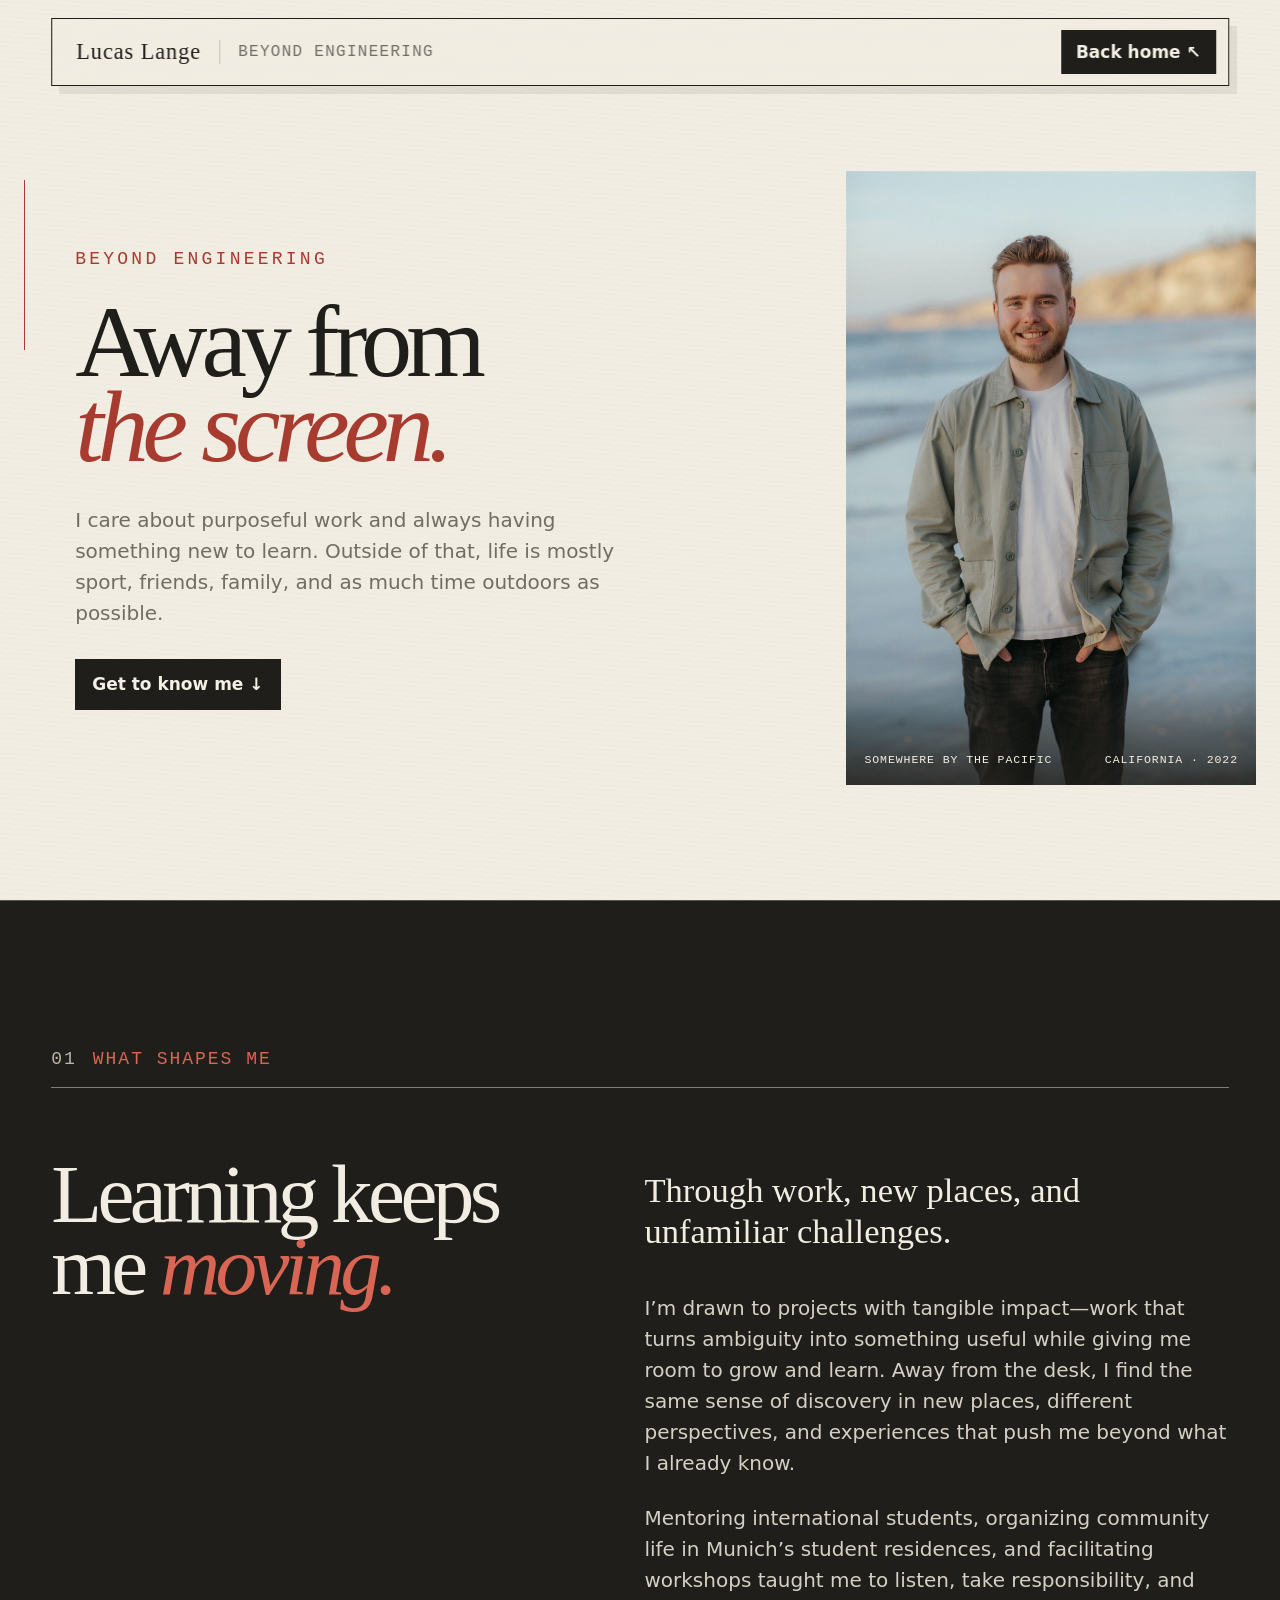
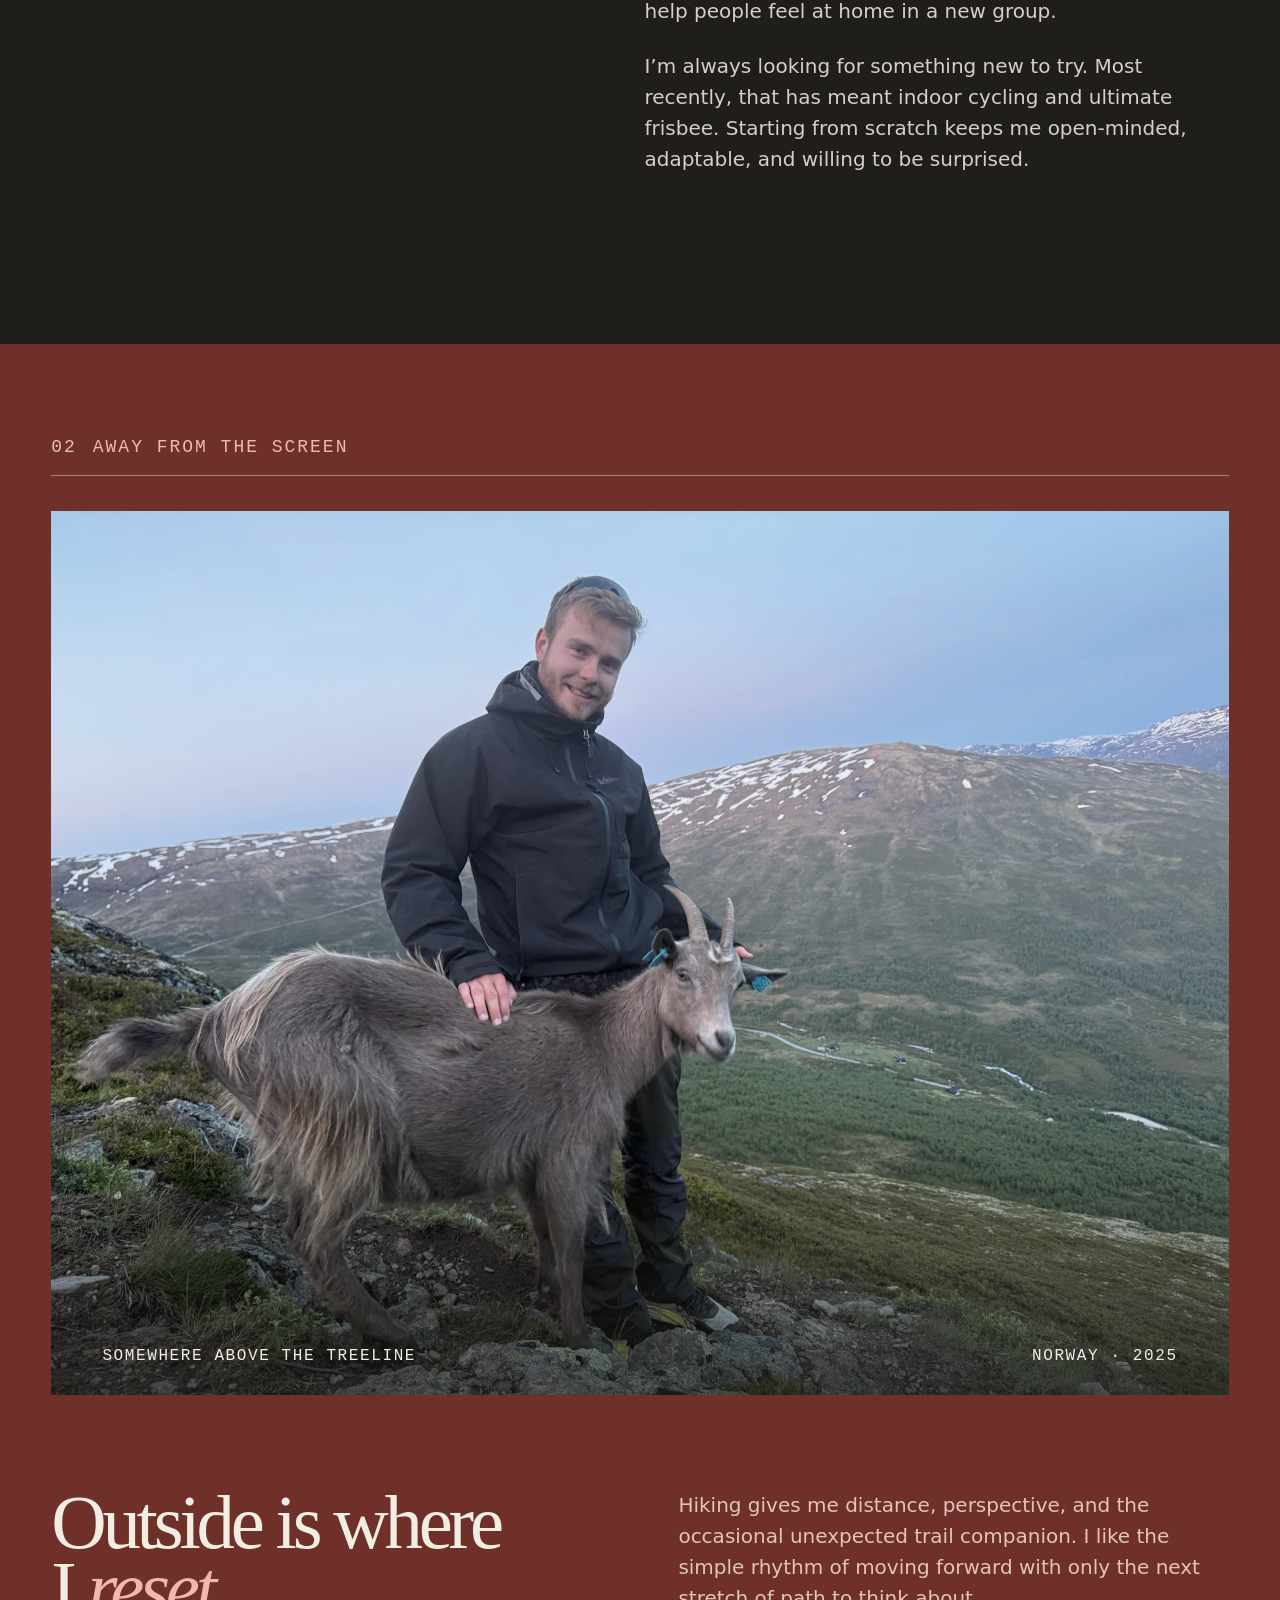
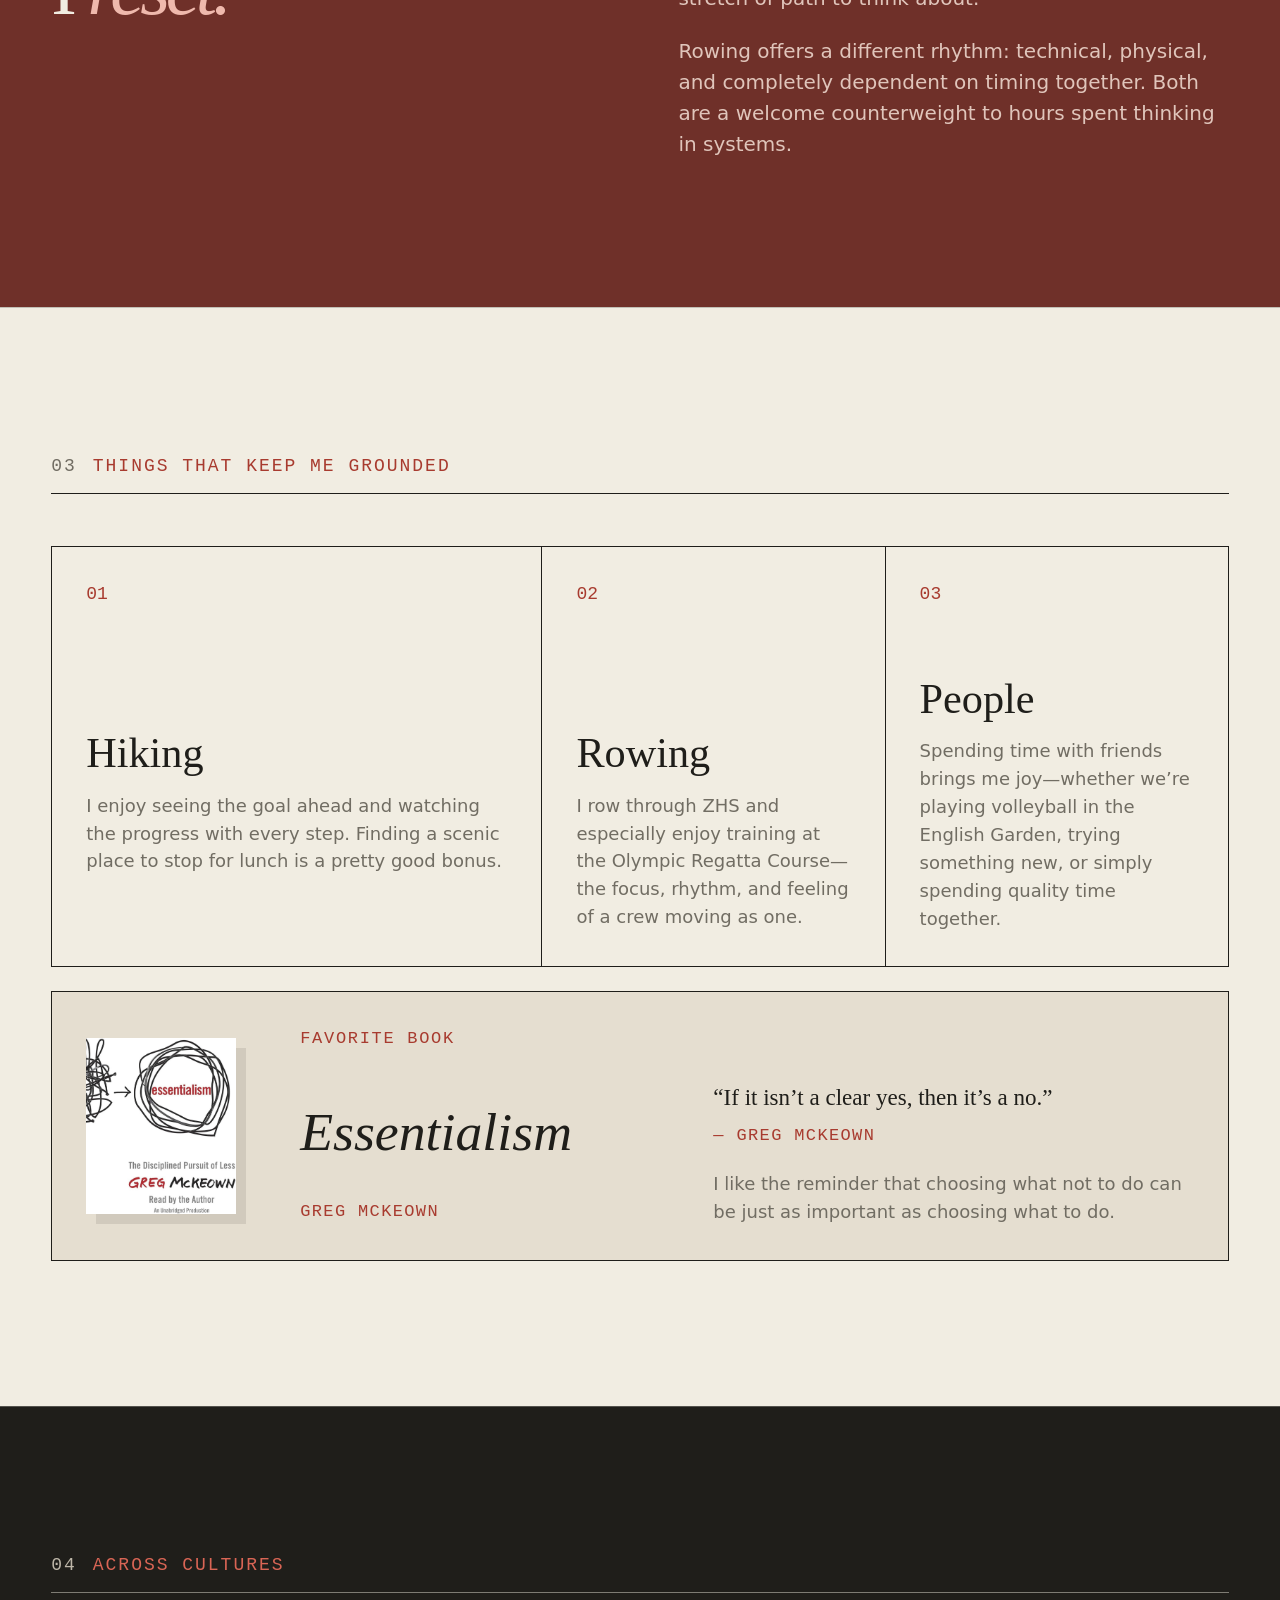
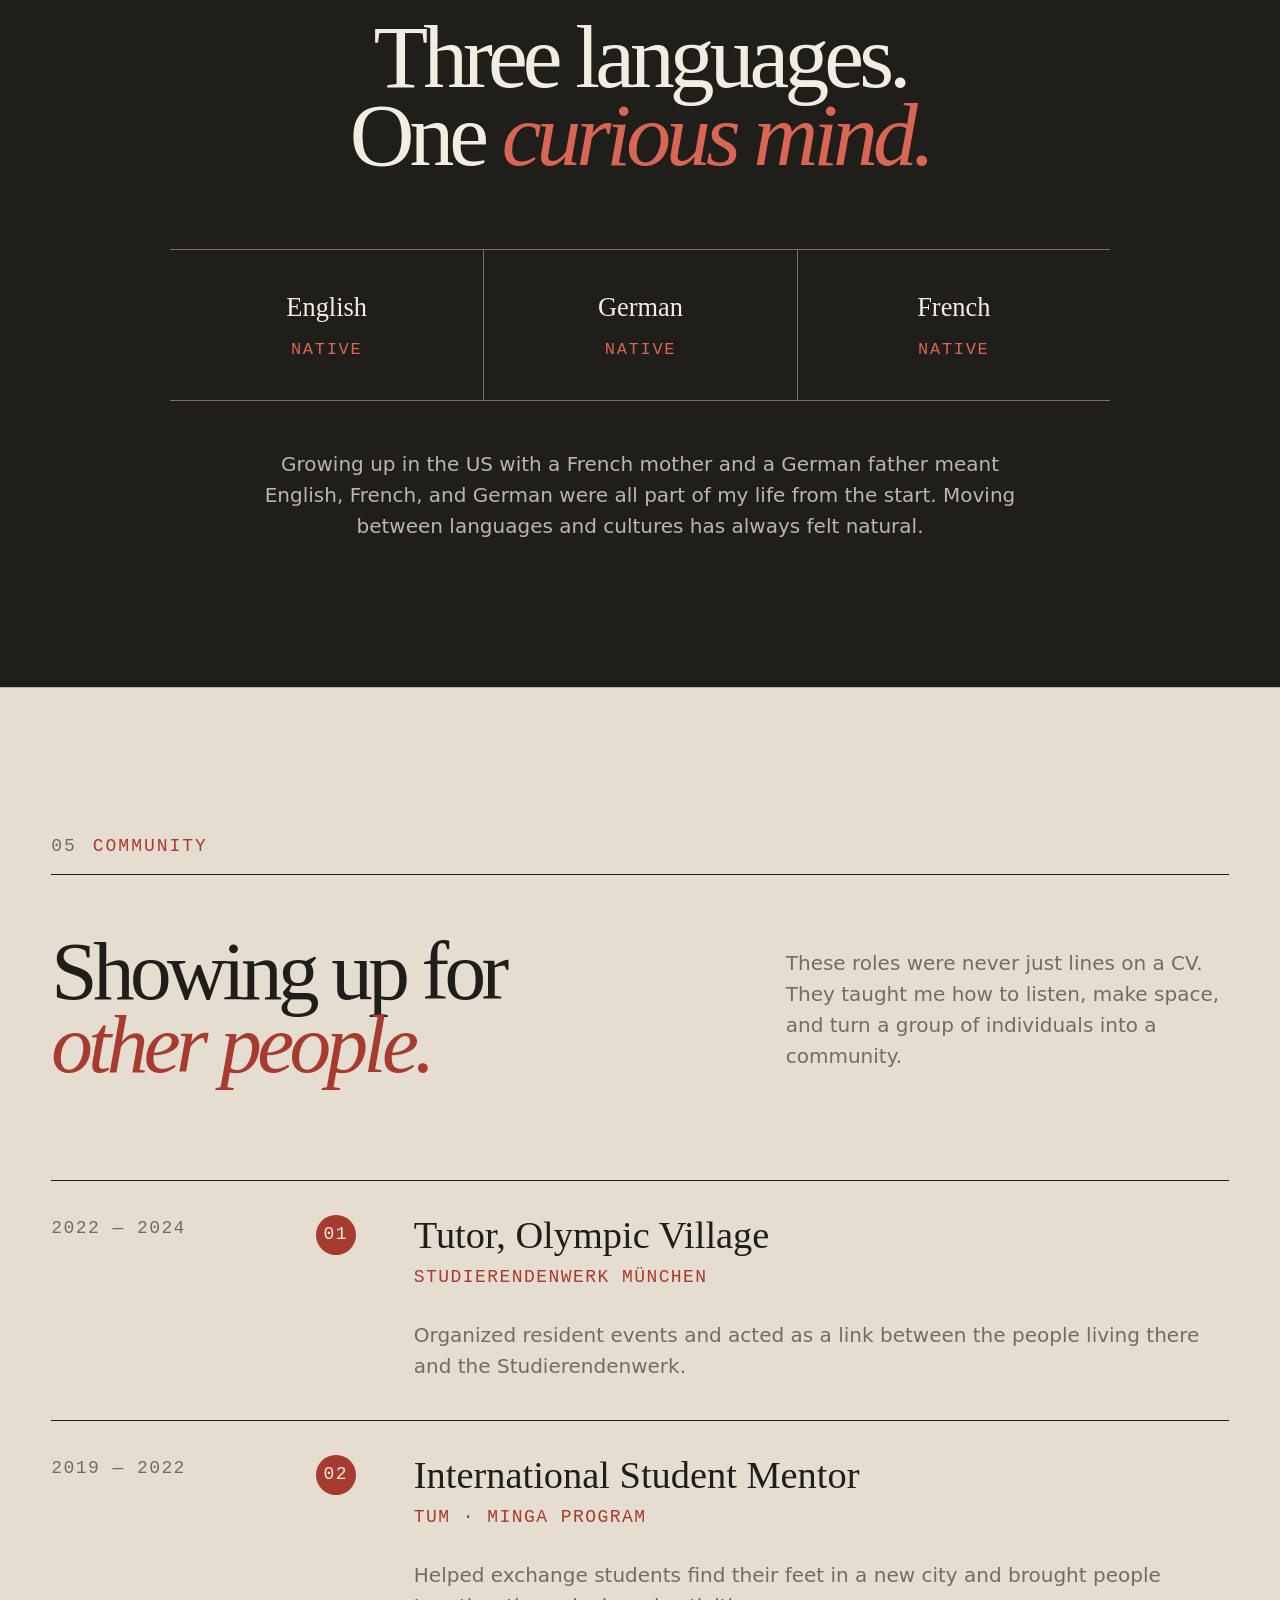
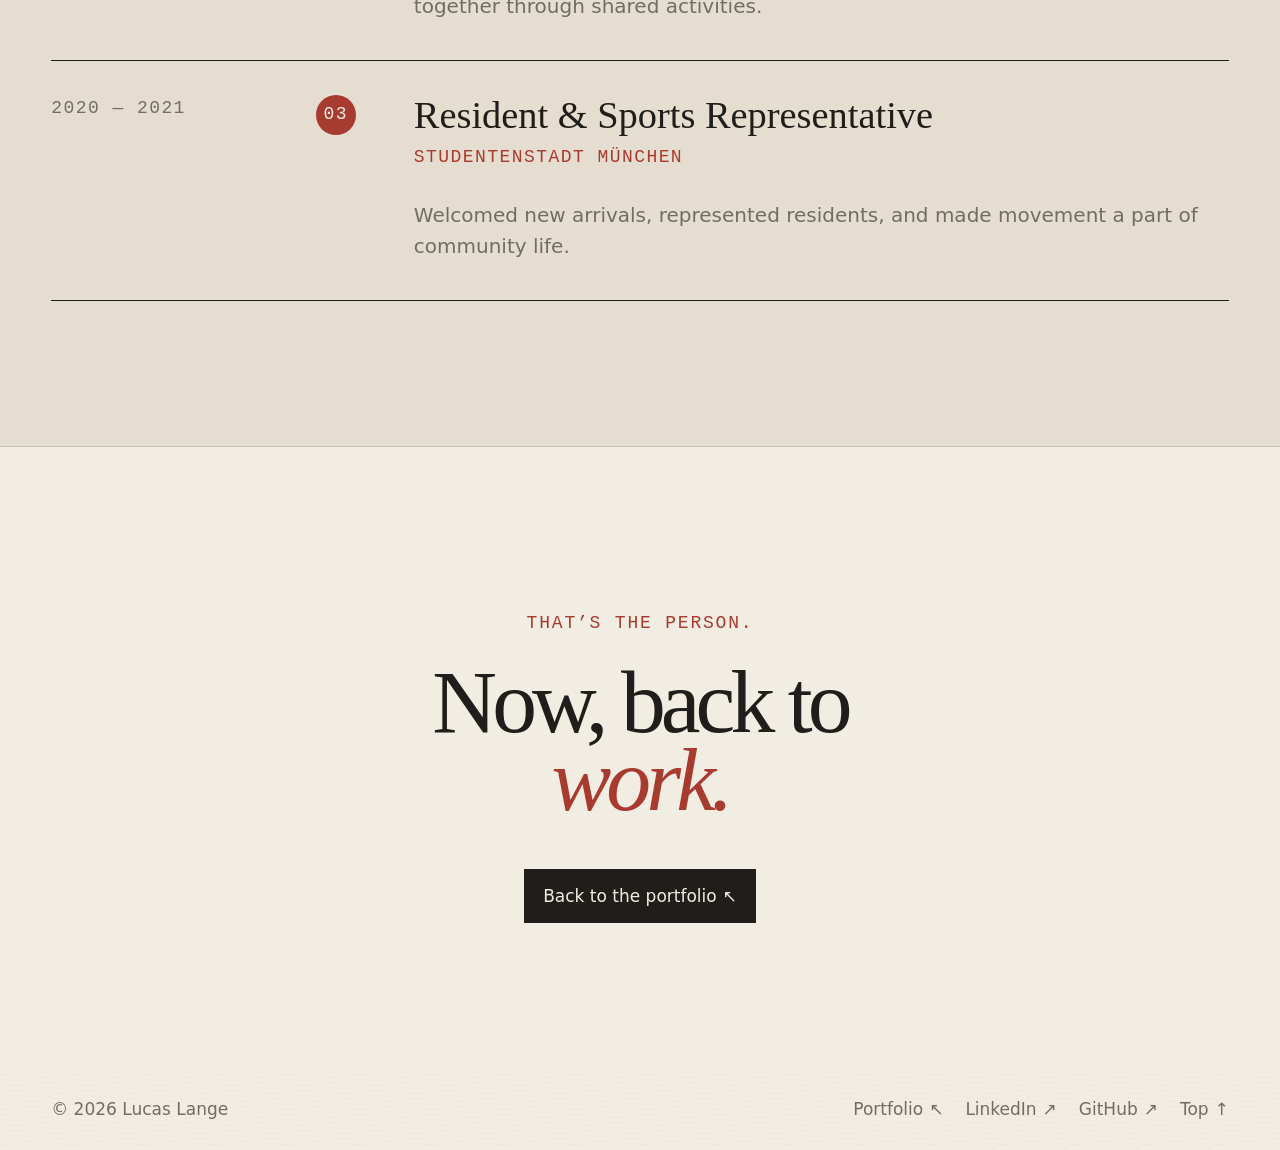
==== commit 68181265: "refactor: formatting and text edits - fixing inconsistent sections on the about page - Inc font size" ====
--- a/about.html
+++ b/about.html
@@ -16,16 +16,16 @@
   <header class="site-nav" data-header>
     <a class="wordmark" href="index.html">Lucas Lange</a>
     <nav aria-label="About page navigation"><a href="#outdoors">Outdoors</a><a href="#languages">Languages</a><a href="#community">Community</a></nav>
-    <a class="nav-action" href="index.html#top" data-return-link>Back home <span>↖</span></a>
+    <a class="nav-action" href="index.html#top" data-return-link>Back home<span class="link-arrow" aria-hidden="true">↖</span></a>
   </header>
 
   <main id="main">
     <section class="human-hero frame" id="top">
       <div class="human-hero-copy reveal">
-        <p class="micro">Beyond engineering · About Lucas</p>
-        <h1>A little more<br><em>human.</em></h1>
-        <p class="human-intro">I’m happiest when I can bring people together, stay curious, and make room for life away from a screen.</p>
-        <a class="hero-link" href="#story">Get to know me <span>↓</span></a>
+        <p class="micro">Beyond engineering</p>
+        <h1>Away from<br><em>the screen.</em></h1>
+        <p class="human-intro">I care about purposeful work and always having something new to learn. Outside of that, life is mostly sport, friends, family, and as much time outdoors as possible.</p>
+        <a class="hero-link" href="#story">Get to know me<span class="link-arrow" aria-hidden="true">↓</span></a>
       </div>
       <figure class="human-portrait reveal">
         <img src="media/ocean-portrait.jpg" alt="Lucas Lange smiling beside the ocean" width="1365" height="2048">
@@ -35,26 +35,28 @@
 
     <section class="human-story section" id="story">
       <div class="section-inner">
-        <div class="section-tag reveal"><span>01</span> Beyond the title</div>
+        <div class="section-tag reveal"><span>01</span> What shapes me</div>
         <div class="human-story-grid">
-          <h2 class="reveal">Curiosity is not<br>just how I <em>work.</em></h2>
+          <h2 class="reveal">Learning keeps<br>me <em>moving.</em></h2>
           <div class="human-story-copy reveal">
-            <p class="story-lead">It’s how I move through the world.</p>
-            <p>Engineering appeals to the part of me that likes turning ambiguity into something useful. Outside of it, that same curiosity pulls me toward new places, long conversations, and the kind of challenges that cannot be solved from a desk.</p>
-            <p>I value directness, patience, and making people feel included. Mentoring international students, organizing life in Munich’s student residences, and facilitating workshops have shaped those values just as much as my technical work has.</p>
-            <p>I also make a point of trying new things. Most recently, that meant indoor cycling and ultimate frisbee. Being a beginner keeps me curious, open, and willing to be surprised.</p>
+            <p class="story-lead">Through work, new places, and unfamiliar challenges.</p>
+            <p>I’m drawn to projects with tangible impact—work that turns ambiguity into something useful while giving me room to grow and learn. Away from the desk, I find the same sense of discovery in new places, different perspectives, and experiences that push me beyond what I already know.</p>
+            <p>Mentoring international students, organizing community life in Munich’s student residences, and facilitating workshops taught me to listen, take responsibility, and help people feel at home in a new group.</p>
+            <p>I’m always looking for something new to try. Most recently, that has meant indoor cycling and ultimate frisbee. Starting from scratch keeps me open-minded, adaptable, and willing to be surprised.</p>
           </div>
         </div>
       </div>
     </section>
 
     <section class="outdoors-section" id="outdoors">
+      <div class="outdoors-label section-inner reveal">
+        <div class="section-tag"><span>02</span> Away from the screen</div>
+      </div>
       <figure class="outdoors-image reveal">
         <img src="media/norway-hike.jpg" alt="Lucas hiking in the Norwegian mountains beside a goat" loading="lazy" width="2048" height="1536">
         <figcaption><span>Somewhere above the treeline</span><span>Norway · 2025</span></figcaption>
       </figure>
       <div class="outdoors-copy section-inner reveal">
-        <p class="micro">02 · Away from the screen</p>
         <h2>Outside is where<br>I <em>reset.</em></h2>
         <div>
           <p>Hiking gives me distance, perspective, and the occasional unexpected trail companion. I like the simple rhythm of moving forward with only the next stretch of path to think about.</p>
@@ -88,7 +90,7 @@
 
     <section class="language-section section" id="languages">
       <div class="section-inner reveal">
-        <p class="micro">04 · Across cultures</p>
+        <div class="section-tag"><span>04</span> Across cultures</div>
         <h2>Three languages.<br>One <em>curious mind.</em></h2>
         <div class="language-list" aria-label="Languages spoken">
           <div><strong>English</strong><span>Native</span></div>
@@ -104,7 +106,7 @@
         <div class="section-tag reveal"><span>05</span> Community</div>
         <div class="community-heading reveal">
           <h2>Showing up for<br><em>other people.</em></h2>
-          <p>These roles were never just lines on a résumé. They taught me how to listen, make space, and turn a group of individuals into a community.</p>
+          <p>These roles were never just lines on a CV. They taught me how to listen, make space, and turn a group of individuals into a community.</p>
         </div>
         <div class="human-timeline">
           <article class="timeline-item reveal"><time>2022 — 2024</time><span class="timeline-marker">01</span><div><h3>Tutor, Olympic Village</h3><p class="community-org">Studierendenwerk München</p><p>Organized resident events and acted as a link between the people living there and the Studierendenwerk.</p></div></article>
@@ -116,13 +118,13 @@
 
     <section class="human-return section">
       <div class="section-inner reveal">
-        <p>That’s the person. Curious about the engineer?</p>
-        <h2>Now, back to<br><em>the work.</em></h2>
-        <a href="index.html#top" data-return-link>Back to the portfolio <span>↖</span></a>
+        <p>That’s the person.</p>
+        <h2>Now, back to<br><em>work.</em></h2>
+        <a href="index.html#top" data-return-link>Back to the portfolio<span class="link-arrow" aria-hidden="true">↖</span></a>
       </div>
     </section>
   </main>
 
-  <footer class="footer frame"><p>© <span data-year></span> Lucas Lange</p><div><a href="index.html">Portfolio ↖</a><a href="https://www.linkedin.com/in/lucas-lange-/" target="_blank" rel="noreferrer">LinkedIn ↗</a><a href="https://github.com/LucasLange1113" target="_blank" rel="noreferrer">GitHub ↗</a><a href="#top">Top ↑</a></div></footer>
+  <footer class="footer frame"><p>© <span data-year></span> Lucas Lange</p><div><a href="index.html">Portfolio<span class="link-arrow" aria-hidden="true">↖</span></a><a href="https://www.linkedin.com/in/lucas-lange-/" target="_blank" rel="noreferrer">LinkedIn<span class="link-arrow" aria-hidden="true">↗</span></a><a href="https://github.com/LucasLange1113" target="_blank" rel="noreferrer">GitHub<span class="link-arrow" aria-hidden="true">↗</span></a><a href="#top">Top<span class="link-arrow" aria-hidden="true">↑</span></a></div></footer>
 </body>
 </html>
--- a/styles.css
+++ b/styles.css
@@ -3,12 +3,12 @@
   --sans:Inter,"Helvetica Neue",Arial,sans-serif; --serif:Georgia,"Times New Roman",serif; --mono:"SFMono-Regular",Consolas,"Liberation Mono",monospace; --max:1220px;
 }
 *{box-sizing:border-box}html{scroll-behavior:smooth}body{margin:0;color:var(--ink);background:var(--bg);font-family:var(--sans);line-height:1.55;overflow-x:hidden}a{color:inherit;text-decoration:none}::selection{color:var(--bg);background:var(--accent)}.frame,.section-inner{width:min(calc(100% - 48px),var(--max));margin-inline:auto}.skip-link{position:fixed;top:-90px;left:20px;z-index:100;padding:10px 15px;color:var(--bg);background:var(--accent)}.skip-link:focus{top:0}:focus-visible{outline:2px solid var(--accent);outline-offset:4px}
-.site-nav{position:fixed;top:16px;left:50%;z-index:25;width:min(calc(100% - 34px),1240px);height:62px;padding:0 10px 0 20px;display:grid;grid-template-columns:1fr auto 1fr;align-items:center;background:color-mix(in srgb,var(--bg) 80%,transparent);border:1px solid var(--line);border-radius:40px;backdrop-filter:blur(18px);transform:translateX(-50%);transition:top .25s,background .25s}.site-nav.scrolled{top:7px;background:color-mix(in srgb,var(--bg) 94%,transparent)}.wordmark{font-weight:750;letter-spacing:-.04em}.wordmark span{margin-left:3px;color:var(--accent);font-size:.5rem;vertical-align:top}.site-nav nav{display:flex;gap:31px}.site-nav nav a{color:var(--muted);font-size:.7rem}.site-nav nav a:hover{color:var(--accent)}.nav-actions{justify-self:end;display:flex;align-items:center;gap:8px}.nav-about{padding:8px 13px;border:1px solid var(--ink);font-size:.8rem;font-weight:650;transition:color .2s,background-color .2s}.nav-about:hover{color:var(--bg);background:var(--ink)}.nav-actions .nav-action{justify-self:auto}.nav-action{justify-self:end;padding:9px 15px;color:var(--bg);background:var(--accent);border-radius:25px;font-size:.7rem;font-weight:750}.nav-action span{margin-left:9px}
+.site-nav{position:fixed;top:16px;left:50%;z-index:25;width:min(calc(100% - 34px),1240px);height:62px;padding:0 10px 0 20px;display:grid;grid-template-columns:1fr auto 1fr;align-items:center;background:color-mix(in srgb,var(--bg) 80%,transparent);border:1px solid var(--line);border-radius:40px;backdrop-filter:blur(18px);transform:translateX(-50%);transition:top .25s,background .25s}.site-nav.scrolled{top:7px;background:color-mix(in srgb,var(--bg) 94%,transparent)}.wordmark{font-weight:750;letter-spacing:-.04em}.wordmark span{margin-left:3px;color:var(--accent);font-size:.5rem;vertical-align:top}.site-nav nav{display:flex;gap:31px}.site-nav nav a{color:var(--muted);font-size:.7rem}.site-nav nav a:hover{color:var(--accent)}.nav-actions{justify-self:end;display:flex;align-items:center;gap:8px}.nav-about{padding:8px 13px;border:1px solid var(--ink);font-size:.8rem;font-weight:650;transition:color .2s,background-color .2s}.nav-about:hover{color:var(--bg);background:var(--ink)}.nav-actions .nav-action{justify-self:auto}.nav-action{justify-self:end;padding:9px 15px;color:var(--bg);background:var(--accent);border-radius:25px;font-size:.7rem;font-weight:750}.link-arrow{margin-left:.35em;display:inline-block}
 .concept-picker{position:fixed;right:16px;bottom:16px;z-index:40;width:230px;color:var(--ink);font-size:.68rem}.picker-toggle{width:100%;padding:10px 11px;display:grid;grid-template-columns:1fr auto 20px;align-items:center;gap:8px;color:inherit;background:color-mix(in srgb,var(--bg) 88%,transparent);border:1px solid var(--line);border-radius:12px;box-shadow:0 12px 40px rgba(0,0,0,.22);backdrop-filter:blur(18px);cursor:pointer;text-align:left}.picker-toggle span{color:var(--muted);font-size:.57rem;text-transform:uppercase;letter-spacing:.08em}.picker-toggle strong{font-weight:750}.picker-toggle i{font-style:normal;font-size:1.1rem;text-align:center;transition:transform .2s}.concept-picker.open .picker-toggle i{transform:rotate(45deg)}.picker-list{position:absolute;right:0;bottom:50px;width:100%;padding:7px;display:grid;gap:2px;background:color-mix(in srgb,var(--bg) 94%,transparent);border:1px solid var(--line);border-radius:13px;box-shadow:0 18px 55px rgba(0,0,0,.28);backdrop-filter:blur(20px);opacity:0;visibility:hidden;transform:translateY(8px);transition:.2s}.concept-picker.open .picker-list{opacity:1;visibility:visible;transform:none}.picker-list a{padding:7px 8px;display:grid;grid-template-columns:24px 1fr auto;align-items:center;border-radius:7px}.picker-list a:hover,.picker-list a[aria-current=page]{color:var(--bg);background:var(--accent)}.picker-list b{font-family:var(--mono);font-size:.58rem}.picker-list span{font-weight:750}.picker-list small{opacity:.65}.picker-list hr{width:100%;margin:3px 0;border:0;border-top:1px solid var(--line)}
-.hero{position:relative;min-height:100svh;padding-top:130px;padding-bottom:65px;display:grid;grid-template-columns:1.08fr .92fr;gap:50px;align-items:center}.micro,.section-tag{margin:0 0 25px;color:var(--accent);font-family:var(--mono);font-size:.65rem;letter-spacing:.11em;text-transform:uppercase}.hero h1{margin:0;font-size:clamp(4rem,8.2vw,8rem);font-weight:400;line-height:.87;letter-spacing:-.075em}.hero h1 span{display:block}.hero h1 .line-two{margin-left:13%;}.hero-intro{max-width:560px;margin:31px 0 0;color:var(--muted);font-size:1rem}.hero-link{margin-top:30px;padding:12px 17px;display:inline-flex;gap:35px;color:var(--bg);background:var(--accent);border-radius:4px;font-size:.75rem;font-weight:750;transition:transform .2s}.hero-link:hover{transform:translateY(-3px)}.hero-foot{position:absolute;right:0;bottom:24px;left:0;display:flex;justify-content:space-between;color:var(--muted);font-family:var(--mono);font-size:.58rem;text-transform:uppercase;letter-spacing:.08em}
+.hero{position:relative;min-height:100svh;padding-top:130px;padding-bottom:65px;display:grid;grid-template-columns:1.08fr .92fr;gap:50px;align-items:center}.micro,.section-tag{margin:0 0 25px;color:var(--accent);font-family:var(--mono);font-size:.65rem;letter-spacing:.11em;text-transform:uppercase}.hero h1{margin:0;font-size:clamp(4rem,8.2vw,8rem);font-weight:400;line-height:.87;letter-spacing:-.075em}.hero h1 span{display:block}.hero h1 .line-two{margin-left:13%;}.hero-intro{max-width:560px;margin:31px 0 0;color:var(--muted);font-size:1rem}.hero-link{margin-top:30px;padding:12px 17px;display:inline-flex;color:var(--bg);background:var(--accent);border-radius:4px;font-size:.75rem;font-weight:750;transition:transform .2s}.hero-link:hover{transform:translateY(-3px)}.hero-foot{position:absolute;right:0;bottom:24px;left:0;display:flex;justify-content:space-between;color:var(--muted);font-family:var(--mono);font-size:.58rem;text-transform:uppercase;letter-spacing:.08em}
 .hero-object{position:relative;justify-self:center;width:min(39vw,470px);aspect-ratio:1;display:grid;place-items:center}.hero-object::before{content:"";position:absolute;inset:6%;background:radial-gradient(circle,rgba(242,255,25,.16),transparent 62%);filter:blur(18px)}.radar-ring{position:absolute;border:1px solid color-mix(in srgb,var(--accent) 35%,transparent);border-radius:50%;animation:spin 18s linear infinite}.ring-one{inset:4%;border-style:dashed}.ring-two{inset:21%;animation-direction:reverse;animation-duration:11s}.radar-ring::after{content:"";position:absolute;top:12%;left:13%;width:8px;height:8px;background:var(--accent);border-radius:50%;box-shadow:0 0 18px var(--accent)}.object-core{position:relative;width:42%;aspect-ratio:1;display:flex;flex-direction:column;align-items:center;justify-content:center;color:var(--bg);background:var(--accent);border-radius:50%;box-shadow:0 0 70px color-mix(in srgb,var(--accent) 20%,transparent)}.object-core span{font-size:4.3rem;font-weight:800;line-height:.85;letter-spacing:-.08em}.object-core small{margin-top:10px;font-family:var(--mono);font-size:.55rem;letter-spacing:.14em}.coordinate{position:absolute;color:var(--muted);font-family:var(--mono);font-size:.55rem}.coord-one{top:12%;right:5%}.coord-two{bottom:10%;left:2%}.device-screen,.device-controls,.ocean,.monolith{display:none}@keyframes spin{to{transform:rotate(360deg)}}
 .section{padding:125px 0;border-top:1px solid var(--line)}.section-tag{padding-bottom:13px;display:flex;gap:16px;border-bottom:1px solid var(--line)}.section-tag span{color:var(--muted)}.profile-grid{display:grid;grid-template-columns:1.1fr .9fr;gap:90px}.profile h2,.experience-heading h2,.contact h2{margin:0;font-size:clamp(3rem,6.5vw,6.3rem);font-weight:400;line-height:.92;letter-spacing:-.065em}.profile h2 em{color:var(--accent);font-style:normal}.profile-copy>p{max-width:590px;color:var(--muted);font-size:1.05rem}.metrics{margin-top:50px;padding-top:22px;display:grid;grid-template-columns:repeat(3,1fr);border-top:1px solid var(--line)}.metrics div{display:flex;flex-direction:column}.metrics strong{font-size:1.8rem;line-height:1}.metrics span{margin-top:7px;color:var(--muted);font-size:.65rem}
-.experience{background:var(--panel)}.experience-heading{margin-bottom:65px;display:flex;justify-content:space-between;align-items:end;gap:35px}.experience-heading p{max-width:360px;margin:0;color:var(--muted)}.experience-grid{border-top:1px solid var(--line)}.experience-object{border-bottom:1px solid var(--line)}.experience-object summary{padding:27px 0;display:grid;grid-template-columns:70px 1fr 30px;align-items:center;gap:10px;cursor:pointer;list-style:none}.experience-object summary::-webkit-details-marker{display:none}.object-number{color:var(--accent);font-family:var(--mono);font-size:.7rem}.object-label{display:grid;grid-template-columns:180px .8fr 1.2fr;align-items:center;gap:20px}.object-label small{color:var(--muted);font-family:var(--mono);font-size:.62rem}.object-label strong{font-size:.9rem}.object-label>span{color:var(--muted)}.experience-object summary>i{color:var(--accent);font-style:normal;font-size:1.4rem;transition:transform .2s}.experience-object[open] summary>i{transform:rotate(45deg)}.object-copy{padding:0 40px 35px 250px}.role-title{color:var(--accent);font-family:var(--mono);font-size:.65rem;text-transform:uppercase;letter-spacing:.09em}.object-copy ul{max-width:820px;margin:0;padding-left:18px;color:var(--muted);font-size:.85rem}.object-copy li{margin-bottom:11px;padding-left:4px}.object-copy li::marker{color:var(--accent)}.role-tags{margin-top:20px;display:flex;flex-wrap:wrap;gap:6px}.role-tags span{padding:5px 9px;border:1px solid var(--line);border-radius:20px;font-size:.62rem}
+.experience{background:var(--panel)}.experience-heading{margin-bottom:65px;display:flex;justify-content:space-between;align-items:end;gap:35px}.experience-heading p{max-width:360px;margin:0;color:var(--muted)}.experience-grid{border-top:1px solid var(--line)}.experience-object{border-bottom:1px solid var(--line)}.experience-object summary{padding:27px 0;display:grid;grid-template-columns:70px 1fr 30px;align-items:center;gap:10px;cursor:pointer;list-style:none}.experience-object summary::-webkit-details-marker{display:none}.object-number{color:var(--accent);font-family:var(--mono);font-size:.7rem}.object-label{display:grid;grid-template-columns:180px .8fr 1.2fr;align-items:center;gap:20px}.object-label small{color:var(--muted);font-family:var(--mono);font-size:.62rem}.object-label strong{font-size:.9rem}.object-label>span{color:var(--muted)}.experience-object summary>i{color:var(--accent);font-style:normal;font-size:1.4rem;transition:transform .2s}.experience-object[open] summary>i{transform:rotate(45deg)}.object-copy{padding:0 40px 35px 250px}.role-title{color:var(--accent);font-family:var(--mono);font-size:.65rem;text-transform:uppercase;letter-spacing:.09em}.object-copy ul{max-width:none;margin:0;padding-left:18px;color:var(--muted);font-size:.85rem}.object-copy li{margin-bottom:11px;padding-left:4px}.object-copy li::marker{color:var(--accent)}.role-tags{margin-top:20px;display:flex;flex-wrap:wrap;gap:6px}.role-tags span{padding:5px 9px;border:1px solid var(--line);border-radius:20px;font-size:.62rem}
 .expertise-grid{display:grid;grid-template-columns:repeat(2,1fr);gap:12px}.expertise-card{min-height:260px;padding:28px;display:flex;flex-direction:column;justify-content:flex-end;background:var(--panel);border:1px solid var(--line)}.expertise-card>span{margin-bottom:auto;color:var(--accent);font-family:var(--mono);font-size:.65rem}.expertise-card h3{margin:30px 0 7px;font-size:1.7rem;font-weight:450;letter-spacing:-.04em}.expertise-card p{max-width:470px;margin:0;color:var(--muted);font-size:.82rem}
 .education{background:var(--panel)}.education-grid{display:grid;grid-template-columns:1fr 1fr;gap:12px}.education-card{min-height:310px;padding:28px;display:flex;flex-direction:column;justify-content:space-between;border:1px solid var(--line)}.education-card time{color:var(--accent);font-family:var(--mono);font-size:.65rem}.education-card p{margin:0;color:var(--muted);font-size:.68rem;text-transform:uppercase;letter-spacing:.08em}.education-card h3{margin:6px 0 16px;font-size:1.65rem;font-weight:450;letter-spacing:-.04em}.education-card ul{margin:0;padding-left:17px;color:var(--muted);font-size:.78rem}.languages{margin-top:12px;padding:22px 26px;display:flex;align-items:center;gap:32px;border:1px solid var(--line)}.languages>span{margin-right:auto;color:var(--accent);font-family:var(--mono);font-size:.65rem;text-transform:uppercase}.languages strong{font-size:.78rem}.languages small{margin-left:5px;color:var(--muted);font-weight:400}.languages i{color:var(--muted);font-size:.75rem}
 .community-grid{border-top:1px solid var(--line)}.community-card{padding:30px 0;display:grid;grid-template-columns:190px 1fr;gap:40px;border-bottom:1px solid var(--line)}.community-card time{color:var(--accent);font-family:var(--mono);font-size:.72rem}.community-card h3{margin:5px 0 10px;font-size:1.45rem;font-weight:450;letter-spacing:-.035em}.community-card p{max-width:760px;margin:0;color:var(--muted);font-size:.88rem}.community-card .community-org{color:var(--ink);font-family:var(--mono);font-size:.68rem;text-transform:uppercase;letter-spacing:.08em}
@@ -145,7 +145,7 @@
 .w3 .site-nav{top:18px;width:calc(100% - 8vw);max-width:none;height:68px;padding:0 12px 0 24px;grid-template-columns:1fr auto;background:rgba(241,237,226,.9);border:1px solid var(--ink);border-radius:0;box-shadow:8px 8px 0 rgba(31,30,26,.08)}
 .w3 .site-nav.scrolled{top:8px;background:rgba(241,237,226,.97)}
 .w3 .site-nav nav{display:none}
-.w3 .wordmark{grid-column:1;display:flex;align-items:center;gap:18px}
+.w3 .wordmark{grid-column:1;display:flex;align-items:center;gap:18px;font-size:1.4rem}
 .w3 .nav-actions{grid-column:2}
 .w3 .wordmark::after{content:"Agentic AI Engineer · Munich";padding-left:18px;color:var(--muted);border-left:1px solid var(--line);font-family:var(--mono);font-size:.72rem;letter-spacing:.08em;text-transform:uppercase}
 .w3 .hero{padding-top:130px;grid-template-columns:.68fr 1.32fr}
@@ -206,8 +206,52 @@
 .w3 .contact-actions a{font-size:1rem}
 .w3 .footer{font-size:.82rem}
 
+/* Portfolio legibility floor: readable metadata and supporting copy at a glance. */
+html.w3 body:not(.human-page){font-size:1.25rem}
+html.w3 body:not(.human-page) .site-nav nav a,
+html.w3 body:not(.human-page) .nav-action,
+html.w3 body:not(.human-page) .nav-about{font-size:1rem}
+html.w3 body:not(.human-page) .wordmark::after{font-size:1rem}
+html.w3 body:not(.human-page) .micro,
+html.w3 body:not(.human-page) .section-tag{font-size:1.0625rem}
+html.w3 body:not(.human-page) .hero-intro{font-size:1.25rem}
+html.w3 body:not(.human-page) .hero-link{font-size:1.0625rem}
+html.w3 body:not(.human-page) .hero-foot{font-size:1rem}
+html.w3 body:not(.human-page) .profile-copy>p,
+html.w3 body:not(.human-page) .experience-heading p,
+html.w3 body:not(.human-page) .about-copy>p{font-size:1.25rem}
+html.w3 body:not(.human-page) .profile-evidence span{font-size:1.125rem}
+html.w3 body:not(.human-page) .profile-evidence b,
+html.w3 body:not(.human-page) .metrics span{font-size:1rem}
+html.w3 body:not(.human-page) .object-number{font-size:1.0625rem}
+html.w3 body:not(.human-page) .object-label{grid-template-columns:1fr;align-content:start;gap:7px}
+html.w3 body:not(.human-page) .object-label small{font-size:1.125rem}
+html.w3 body:not(.human-page) .object-label strong{font-size:1.625rem}
+html.w3 body:not(.human-page) .object-label>span{font-size:1.125rem}
+html.w3 body:not(.human-page) .role-title{font-size:1.0625rem}
+html.w3 body:not(.human-page) .object-copy ul{font-size:1.125rem}
+html.w3 body:not(.human-page) .role-tags span{font-size:1rem}
+html.w3 body:not(.human-page) .expertise-card>span{font-size:1rem}
+html.w3 body:not(.human-page) .expertise-card p{font-size:1.125rem}
+html.w3 body:not(.human-page) .education-card p,
+html.w3 body:not(.human-page) .education-card time,
+html.w3 body:not(.human-page) .education-card ul{font-size:1.125rem}
+html.w3 body:not(.human-page) .about-details span,
+html.w3 body:not(.human-page) .community-intro span,
+html.w3 body:not(.human-page) .community-list time{font-size:1rem}
+html.w3 body:not(.human-page) .about-details small,
+html.w3 body:not(.human-page) .community-intro p,
+html.w3 body:not(.human-page) .community-list p{font-size:1.0625rem}
+html.w3 body:not(.human-page) .community-list .community-org{font-size:1rem}
+html.w3 body:not(.human-page) .contact p{font-size:1.25rem}
+html.w3 body:not(.human-page) .contact-actions a{font-size:1.125rem}
+html.w3 body:not(.human-page) .beyond-teaser-copy p{font-size:1.25rem}
+html.w3 body:not(.human-page) .beyond-teaser-link{font-size:1.0625rem}
+html.w3 body:not(.human-page) .profile::after{font-size:1rem}
+html.w3 body:not(.human-page) .footer{font-size:1rem}
+
 @media(max-width:850px){.w3 .frame,.w3 .section-inner{width:calc(100% - 48px)}.w3 .site-nav{width:calc(100% - 48px)}.w3 .wordmark::after{display:none}.w3 .hero{grid-template-columns:1fr;min-height:900px}.w3 .hero-copy{padding:45px 0 45px 24px}.w3 .hero h1 .line-two{text-align:left}.w3 .hero-object{right:-16%;width:min(68vw,500px)}.w3 .profile-grid,.w3 .about-grid{grid-template-columns:1fr;gap:55px}.w3 .profile h2,.w3 .profile-copy{grid-column:1;grid-row:auto}.w3 .profile h2{order:1}.w3 .profile-copy{order:2}.w3 .experience-grid{grid-template-columns:1fr}.w3 .experience-object[open]{grid-column:auto}.w3 .expertise-grid{grid-template-columns:1fr 1fr}.w3 .education-card{grid-template-columns:150px 1fr}.w3 .community-compact{grid-template-columns:1fr}.w3 .community-intro p{max-width:520px}.w3 .community-list{grid-template-columns:1fr 1fr}.w3 .community-list article:last-child{grid-column:1/-1}}
-@media(max-width:560px){.w3 .frame,.w3 .section-inner{width:calc(100% - 32px)}.w3 .site-nav{top:8px;width:calc(100% - 20px);padding-left:14px}.w3 .hero{min-height:780px;padding-top:105px}.w3 .hero-copy{padding:24px 0 24px 14px}.w3 .hero h1{font-size:clamp(3.6rem,17vw,5rem)}.w3 .hero-intro{font-size:1rem}.w3 .hero-object{right:-48%;width:100vw}.w3 .profile{padding-bottom:155px}.w3 .profile::after{font-size:.65rem;text-align:left}.w3 .profile-evidence span{grid-template-columns:1fr;gap:6px}.w3 .experience{padding-top:125px}.w3 .experience-object summary{min-height:230px}.w3 .object-copy{padding:25px 24px 35px}.w3 .expertise-grid{grid-template-columns:1fr}.w3 .expertise-card{min-height:245px}.w3 .education-card{grid-template-columns:1fr;gap:34px;padding:30px}.w3 .about-details,.w3 .community-list{grid-template-columns:1fr}.w3 .about-details div+div{padding-left:0;border-left:0}.w3 .community-list article:last-child{grid-column:auto}.w3 .contact-actions{align-items:center;flex-direction:column;gap:0}.w3 .contact{padding-block:120px}}
+@media(max-width:560px){.w3 .frame,.w3 .section-inner{width:calc(100% - 32px)}.w3 .site-nav{top:8px;width:calc(100% - 20px);padding-left:14px}.w3 .wordmark{font-size:1.05rem}.w3 .hero{min-height:780px;padding-top:105px}.w3 .hero-copy{padding:24px 0 24px 14px}.w3 .hero h1{font-size:clamp(3.6rem,17vw,5rem)}.w3 .hero-intro{font-size:1rem}.w3 .hero-object{right:-48%;width:100vw}.w3 .profile{padding-bottom:155px}.w3 .profile::after{font-size:.65rem;text-align:left}.w3 .profile-evidence span{grid-template-columns:1fr;gap:6px}.w3 .experience{padding-top:125px}.w3 .experience-object summary{min-height:230px}.w3 .object-copy{padding:25px 24px 35px}.w3 .expertise-grid{grid-template-columns:1fr}.w3 .expertise-card{min-height:245px}.w3 .education-card{grid-template-columns:1fr;gap:34px;padding:30px}.w3 .about-details,.w3 .community-list{grid-template-columns:1fr}.w3 .about-details div+div{padding-left:0;border-left:0}.w3 .community-list article:last-child{grid-column:auto}.w3 .contact-actions{align-items:center;flex-direction:column;gap:0}.w3 .contact{padding-block:120px}}
 
 @media(max-width:560px){.w3 .site-nav{grid-template-columns:minmax(0,1fr) auto}.w3 .nav-actions{gap:5px}.w3 .nav-about{padding:7px 9px;font-size:.72rem}.w3 .nav-actions .nav-action{padding:8px 9px}.w3 .nav-actions .nav-action span{display:none}}
 
@@ -219,11 +263,17 @@
 .beyond-teaser-copy h2 em{color:#d96555;font-style:italic}
 .beyond-teaser-copy p{max-width:510px;margin:12px 0 0;color:#d6d0c4;font-size:1.05rem}
 .beyond-teaser-link{grid-column:2;padding-bottom:7px;justify-self:start;border-bottom:1px solid #d96555;color:#d96555;font-size:.92rem}
-.beyond-teaser-link i{margin-left:38px;display:inline-block;font-style:normal;transition:transform .25s}
-.beyond-teaser-grid:hover .beyond-teaser-link i{transform:translate(4px,-4px)}
-
-/* A little more human — dedicated page */
-.human-page .wordmark::after{content:"Beyond engineering · A little more human"}
+.beyond-teaser-link .link-arrow{transition:transform .25s}
+.beyond-teaser-grid:hover .beyond-teaser-link .link-arrow{transform:translate(4px,-4px)}
+
+/* Away from the screen — dedicated page */
+.human-page .wordmark::after{content:"Beyond engineering"}
+.human-page{font-size:1.25rem}
+.human-page .wordmark::after{font-size:1rem}
+.human-page .micro,.human-page .section-tag{font-size:1.125rem}
+.human-page .nav-action{font-size:1.0625rem}
+.human-page .hero-link{font-size:1.0625rem}
+.human-page .footer{font-size:1.0625rem}
 .human-page main{display:block}
 .human-page h1,.human-page h2,.human-page h3{font-family:var(--serif);font-weight:400}
 .human-page h1 em,.human-page h2 em{color:#a83b2f;font-style:italic}
@@ -233,12 +283,18 @@
 .human-hero::before{content:"";position:absolute;top:20%;left:0;width:1px;height:170px;background:#a83b2f}
 .human-hero-copy{position:relative;min-width:0;padding-left:clamp(24px,4vw,64px);z-index:2}
 .human-hero h1{margin:0;font-size:clamp(4.4rem,8vw,9rem);line-height:.83;letter-spacing:-.06em}
-.human-hero .human-intro{max-width:520px;margin:36px 0 0;color:var(--muted);font-size:1.08rem}
+.human-hero .human-intro{max-width:590px;margin:36px 0 0;color:var(--muted);font-size:1.25rem}
 .human-portrait{position:relative;justify-self:end;width:min(32vw,450px);height:min(66vh,650px);margin:0;background:#d7cdbd;overflow:hidden}
 .human-portrait::before{content:"";position:absolute;top:18px;right:18px;bottom:-18px;left:-18px;z-index:-1;border:1px solid var(--ink)}
 .human-portrait img{width:100%;height:100%;display:block;object-fit:cover;object-position:center 37%;filter:saturate(.82) contrast(1.02)}
-.human-portrait figcaption{position:absolute;right:0;bottom:0;left:0;padding:72px 18px 16px;display:flex;justify-content:space-between;align-items:end;gap:12px;color:#f1ede2;background:linear-gradient(180deg,transparent,rgba(31,30,26,.78));font-family:var(--mono);font-size:.58rem;letter-spacing:.1em;text-transform:uppercase}
+.human-portrait figcaption{position:absolute;right:0;bottom:0;left:0;padding:72px 18px 16px;display:flex;justify-content:space-between;align-items:end;gap:12px;color:#f1ede2;background:linear-gradient(180deg,transparent,rgba(31,30,26,.78));font-family:var(--mono);font-size:.72rem;letter-spacing:.08em;text-transform:uppercase}
 .human-portrait figcaption span{color:inherit}
+
+/* Keep the portrait and headline visually connected on ultra-wide displays. */
+@media(min-width:901px){
+  .human-page .human-hero{width:min(calc(100% - 48px),1440px);max-width:1440px}
+  .human-portrait{width:min(32vw,48vh,450px);height:auto;aspect-ratio:1365/2048}
+}
 
 .human-story{color:#f1ede2;background:var(--ink);--muted:#bdb6a8;--line:rgba(241,237,226,.25);--accent:#d96555}
 .human-story .section-tag{border-color:rgba(241,237,226,.45)}
@@ -246,27 +302,28 @@
 .human-story h2{margin:0;font-size:clamp(3.8rem,6.5vw,7.5rem);line-height:.87;letter-spacing:-.055em}
 .human-story h2 em{color:#d96555}
 .human-story-copy{padding-top:12px}
-.human-story-copy p{max-width:650px;margin:0 0 24px;color:#d6d0c4;font-size:1.02rem}
+.human-story-copy p{max-width:720px;margin:0 0 24px;color:#d6d0c4;font-size:1.25rem}
 .human-story-copy .story-lead{margin-bottom:42px;color:#f1ede2;font-family:var(--serif);font-size:clamp(1.8rem,2.7vw,3rem);line-height:1.18}
 
 .outdoors-section{padding-top:90px;color:#f1ede2;background:#6f3029}
+.outdoors-label .section-tag{margin-bottom:35px;color:#efb9ad;border-color:rgba(241,237,226,.45)}
+.outdoors-label .section-tag span{color:#e0c5bb}
 .outdoors-image{position:relative;width:min(calc(100% - 8vw),1200px);aspect-ratio:4/3;margin:0 auto;overflow:hidden}
 .outdoors-image::after{content:"";position:absolute;inset:0;background:linear-gradient(180deg,rgba(31,30,26,.05),transparent 65%,rgba(31,30,26,.68))}
 .outdoors-image img{width:100%;height:100%;display:block;object-fit:cover;object-position:center 48%;filter:saturate(.76) contrast(1.03)}
-.outdoors-image figcaption{position:absolute;right:4vw;bottom:26px;left:4vw;z-index:1;display:flex;justify-content:space-between;color:#f1ede2;font-family:var(--mono);font-size:.72rem;letter-spacing:.12em;text-transform:uppercase}
-.outdoors-copy{padding-top:95px;padding-bottom:125px;display:grid;grid-template-columns:.48fr 1fr 1fr;gap:clamp(35px,6vw,105px);align-items:start}
-.outdoors-copy .micro{color:#efb9ad}
+.outdoors-image figcaption{position:absolute;right:4vw;bottom:26px;left:4vw;z-index:1;display:flex;justify-content:space-between;color:#f1ede2;font-family:var(--mono);font-size:1rem;letter-spacing:.1em;text-transform:uppercase}
+.outdoors-copy{padding-top:95px;padding-bottom:125px;display:grid;grid-template-columns:1fr 1fr;gap:clamp(35px,6vw,105px);align-items:start}
 .outdoors-copy h2{margin:0;font-size:clamp(3.8rem,6vw,7rem);line-height:.87;letter-spacing:-.055em}
 .outdoors-copy h2 em{color:#efb9ad}
-.outdoors-copy>div p{max-width:570px;margin:0 0 22px;color:#e0c5bb;font-size:1rem}
+.outdoors-copy>div p{max-width:640px;margin:0 0 22px;color:#e0c5bb;font-size:1.25rem}
 
 .human-interests{background:#f1ede2}
 .interest-grid{margin-top:52px;display:grid;grid-template-columns:1.25fr .875fr .875fr;border-top:1px solid var(--ink);border-left:1px solid var(--ink)}
 .interest-card{min-height:420px;padding:34px;display:flex;flex-direction:column;justify-content:space-between;border-right:1px solid var(--ink);border-bottom:1px solid var(--ink);transition:color .25s,background-color .25s}
-.interest-card>span{color:#a83b2f;font-family:var(--mono);font-size:.72rem}
+.interest-card>span{color:#a83b2f;font-family:var(--mono);font-size:1.125rem}
 .interest-card>div{min-height:200px}
 .interest-card h3{margin:0 0 17px;font-size:clamp(2.2rem,3.3vw,4rem);line-height:1}
-.interest-card p{max-width:380px;margin:0;color:var(--muted);font-size:.92rem}
+.interest-card p{max-width:none;margin:0;color:var(--muted);font-size:1.125rem}
 .interest-card-featured{color:var(--ink);background:#f1ede2}
 .interest-card-featured p{color:var(--muted)}
 .interest-card:hover{color:var(--ink);background:#e5ded0}
@@ -276,59 +333,60 @@
 .favorite-book figure{width:150px;margin:0;box-shadow:10px 10px 0 rgba(31,30,26,.1)}
 .favorite-book img{width:100%;height:auto;display:block}
 .favorite-book-copy{display:grid;grid-template-columns:minmax(220px,.7fr) 1fr;gap:8px clamp(35px,6vw,100px);align-items:end}
-.favorite-book-copy>span{grid-column:1/-1;margin-bottom:22px;color:#a83b2f;font-family:var(--mono);font-size:.7rem;letter-spacing:.1em;text-transform:uppercase}
+.favorite-book-copy>span{grid-column:1/-1;margin-bottom:22px;color:#a83b2f;font-family:var(--mono);font-size:1.0625rem;letter-spacing:.1em;text-transform:uppercase}
 .favorite-book h3{margin:0;font-size:clamp(2.4rem,4.2vw,5rem);line-height:.95}
 .favorite-book h3 em{font-style:italic;font-weight:400}
-.favorite-book .book-author{grid-column:1;margin:8px 0 0;color:#a83b2f;font-family:var(--mono);font-size:.72rem;letter-spacing:.08em;text-transform:uppercase}
+.favorite-book .book-author{grid-column:1;margin:8px 0 0;color:#a83b2f;font-family:var(--mono);font-size:1.0625rem;letter-spacing:.08em;text-transform:uppercase}
 .book-reflection{grid-column:2;grid-row:2/4;max-width:590px}
 .book-reflection blockquote{margin:0;color:var(--ink);font-family:var(--serif);font-size:clamp(1.25rem,1.8vw,1.8rem);line-height:1.25}
-.book-reflection cite{margin-top:13px;display:block;color:#a83b2f;font-family:var(--mono);font-size:.66rem;font-style:normal;letter-spacing:.08em;text-transform:uppercase}
-.book-reflection p{margin:24px 0 0;color:var(--muted);font-size:.9rem}
+.book-reflection cite{margin-top:13px;display:block;color:#a83b2f;font-family:var(--mono);font-size:1.0625rem;font-style:normal;letter-spacing:.08em;text-transform:uppercase}
+.book-reflection p{margin:24px 0 0;color:var(--muted);font-size:1.125rem}
 
 .human-community{background:#e5ded0}
 .community-heading{margin:60px 0 100px;display:grid;grid-template-columns:1.2fr .8fr;gap:70px;align-items:end}
 .community-heading h2{margin:0;font-size:clamp(3.8rem,6.5vw,7.5rem);line-height:.87;letter-spacing:-.055em}
-.community-heading p{max-width:500px;margin:0 0 8px;color:var(--muted);font-size:1rem}
+.community-heading p{max-width:590px;margin:0 0 8px;color:var(--muted);font-size:1.25rem}
 .human-timeline{border-top:1px solid var(--ink)}
 .timeline-item{min-height:240px;padding:34px 0;display:grid;grid-template-columns:minmax(135px,.45fr) 70px 1.55fr;gap:28px;border-bottom:1px solid var(--ink)}
-.timeline-item time,.timeline-marker,.timeline-item .community-org{font-family:var(--mono);font-size:.7rem;letter-spacing:.08em;text-transform:uppercase}
+.timeline-item time,.timeline-marker,.timeline-item .community-org{font-family:var(--mono);font-size:1.125rem;letter-spacing:.08em;text-transform:uppercase}
 .timeline-item time{color:var(--muted)}
-.timeline-marker{width:32px;height:32px;display:grid;place-items:center;color:#f1ede2;background:#a83b2f;border-radius:50%}
+.timeline-marker{width:40px;height:40px;display:grid;place-items:center;color:#f1ede2;background:#a83b2f;border-radius:50%}
 .timeline-item h3{margin:0 0 9px;font-size:clamp(1.8rem,3vw,3.2rem);line-height:1.05}
 .timeline-item .community-org{margin:0 0 28px;color:#a83b2f}
-.timeline-item div>p:last-child{max-width:680px;margin:0;color:var(--muted)}
+.timeline-item div>p:last-child{max-width:none;margin:0;color:var(--muted);font-size:1.25rem}
 
 .language-section{color:#f1ede2;background:var(--ink);--muted:#bdb6a8;--line:rgba(241,237,226,.25);--accent:#d96555;text-align:center}
+.language-section .section-tag{text-align:left;border-color:rgba(241,237,226,.45)}
 .language-section h2{margin:0 auto;font-size:clamp(4rem,7vw,8rem);line-height:.87;letter-spacing:-.055em}
 .language-section h2 em{color:#d96555}
 .language-list{max-width:940px;margin:75px auto 0;display:grid;grid-template-columns:repeat(3,1fr);border-top:1px solid rgba(241,237,226,.4);border-bottom:1px solid rgba(241,237,226,.4)}
 .language-list div{min-height:150px;padding:28px 15px;display:flex;flex-direction:column;justify-content:center}
 .language-list div+div{border-left:1px solid rgba(241,237,226,.4)}
 .language-list strong{font-family:var(--serif);font-size:1.65rem;font-weight:400}
-.language-list span{margin-top:9px;color:#d96555;font-family:var(--mono);font-size:.7rem;letter-spacing:.1em;text-transform:uppercase}
-.language-note{max-width:680px;margin:48px auto 0;color:#bdb6a8;font-size:.98rem}
+.language-list span{margin-top:9px;color:#d96555;font-family:var(--mono);font-size:1.0625rem;letter-spacing:.1em;text-transform:uppercase}
+.language-note{max-width:780px;margin:48px auto 0;color:#bdb6a8;font-size:1.25rem}
 
 .human-return{text-align:center;background:#f1ede2}
-.human-return p{color:#a83b2f;font-family:var(--mono);font-size:.72rem;letter-spacing:.1em;text-transform:uppercase}
+.human-return p{color:#a83b2f;font-family:var(--mono);font-size:1.125rem;letter-spacing:.1em;text-transform:uppercase}
 .human-return h2{margin:25px 0 0;font-size:clamp(4rem,7vw,8rem);line-height:.87;letter-spacing:-.055em}
-.human-return a{margin-top:50px;padding:13px 18px;display:inline-flex;gap:48px;color:#f1ede2;background:var(--ink);font-size:.86rem;transition:transform .25s}
+.human-return a{margin-top:50px;padding:14px 19px;display:inline-flex;color:#f1ede2;background:var(--ink);font-size:1.0625rem;transition:transform .25s}
 .human-return a:hover{transform:translateY(-4px)}
 
 @media(max-width:900px){
   .beyond-teaser-copy{min-height:470px;padding:45px;grid-template-columns:1fr .7fr}.beyond-teaser-copy p{margin-top:12px}
   .human-hero{min-height:auto;padding-top:125px;grid-template-columns:1fr .7fr;gap:35px}.human-hero h1{font-size:clamp(4rem,9vw,6rem)}.human-portrait{width:100%;height:58vw;max-height:580px}
   .human-story-grid{grid-template-columns:1fr;gap:55px}.human-story-copy{padding:0 0 0 18vw}
-  .outdoors-copy{grid-template-columns:1fr 1fr}.outdoors-copy>.micro{grid-column:1/-1}.outdoors-image{height:auto;aspect-ratio:4/3}
+  .outdoors-copy{grid-template-columns:1fr 1fr}.outdoors-image{height:auto;aspect-ratio:4/3}
   .interest-grid{grid-template-columns:1fr 1fr}.interest-card-featured{grid-column:1/-1}.interest-card{min-height:330px}.favorite-book-copy{grid-template-columns:1fr}.book-reflection{grid-column:1;grid-row:auto;margin-top:22px}
   .community-heading{grid-template-columns:1fr;gap:35px;margin-bottom:70px}.community-heading p{margin-left:25%}
 }
 
 @media(max-width:600px){
   .beyond-teaser-copy{min-height:520px;padding:32px 25px;display:flex;flex-direction:column;gap:0}.beyond-teaser-copy p{margin-top:32px;font-size:.98rem}.beyond-teaser-link{margin-top:auto}
-  .human-page .site-nav{top:0;width:100%;height:64px;grid-template-columns:minmax(0,1fr) auto}.human-page .nav-action{padding:8px 10px;font-size:.72rem}.human-page .nav-action span{display:none}
-  .human-hero{width:100%;padding:112px 16px 70px;grid-template-columns:minmax(0,1fr);gap:60px}.human-hero::before{top:120px;left:16px;height:120px}.human-hero-copy{padding-left:20px}.human-hero h1{font-size:clamp(3.5rem,15vw,4.6rem)}.human-hero .human-intro{font-size:1rem}.human-portrait{justify-self:center;width:82%;height:104vw;max-height:560px}.human-portrait::before{display:none}
+  .human-page .site-nav{top:0;width:100%;height:64px;grid-template-columns:minmax(0,1fr) auto}.human-page .nav-action{padding:8px 10px;font-size:1rem}.human-page .nav-action span{display:none}
+  .human-hero{width:100%;padding:112px 16px 70px;grid-template-columns:minmax(0,1fr);gap:60px}.human-hero::before{top:120px;left:16px;height:120px}.human-hero-copy{padding-left:20px}.human-hero h1{font-size:clamp(3.5rem,15vw,4.6rem)}.human-hero .human-intro{font-size:1.125rem}.human-portrait{justify-self:center;width:82%;height:104vw;max-height:560px}.human-portrait::before{display:none}
   .human-story-grid{margin-top:50px}.human-story h2,.outdoors-copy h2,.community-heading h2{font-size:clamp(3.4rem,15vw,5rem)}.human-story-copy{padding:0}.human-story-copy .story-lead{margin-bottom:32px}
-  .outdoors-section{padding-top:60px}.outdoors-image{width:calc(100% - 32px);height:auto;min-height:0;aspect-ratio:4/3}.outdoors-image img{object-position:center}.outdoors-image figcaption{font-size:.62rem}.outdoors-copy{padding-top:70px;padding-bottom:90px;grid-template-columns:1fr;gap:35px}.outdoors-copy>.micro{grid-column:auto}
+  .outdoors-section{padding-top:60px}.outdoors-label .section-tag{margin-bottom:25px}.outdoors-image{width:calc(100% - 32px);height:auto;min-height:0;aspect-ratio:4/3}.outdoors-image img{object-position:center}.outdoors-image figcaption{font-size:.8rem}.outdoors-copy{padding-top:70px;padding-bottom:90px;grid-template-columns:1fr;gap:35px}
   .interest-grid{grid-template-columns:1fr}.interest-card-featured{grid-column:auto}.interest-card{min-height:300px;padding:28px}.interest-card>div{min-height:0}.favorite-book{padding:26px;grid-template-columns:1fr;gap:34px}.favorite-book figure{width:115px}.favorite-book-copy{display:block}.favorite-book-copy>span{display:block;margin-bottom:18px}.favorite-book .book-author{margin-top:10px}.book-reflection{margin-top:28px}
   .community-heading{margin:50px 0 65px}.community-heading p{margin-left:0}.timeline-item{min-height:0;grid-template-columns:48px 1fr;gap:20px}.timeline-item time{grid-column:1/-1}.timeline-marker{grid-column:1}.timeline-item>div{grid-column:2}.timeline-item h3{font-size:1.8rem}
   .language-section h2,.human-return h2{font-size:clamp(3.6rem,16vw,5.2rem)}.language-list{grid-template-columns:1fr;margin-top:55px}.language-list div{min-height:115px}.language-list div+div{border-top:1px solid rgba(241,237,226,.4);border-left:0}
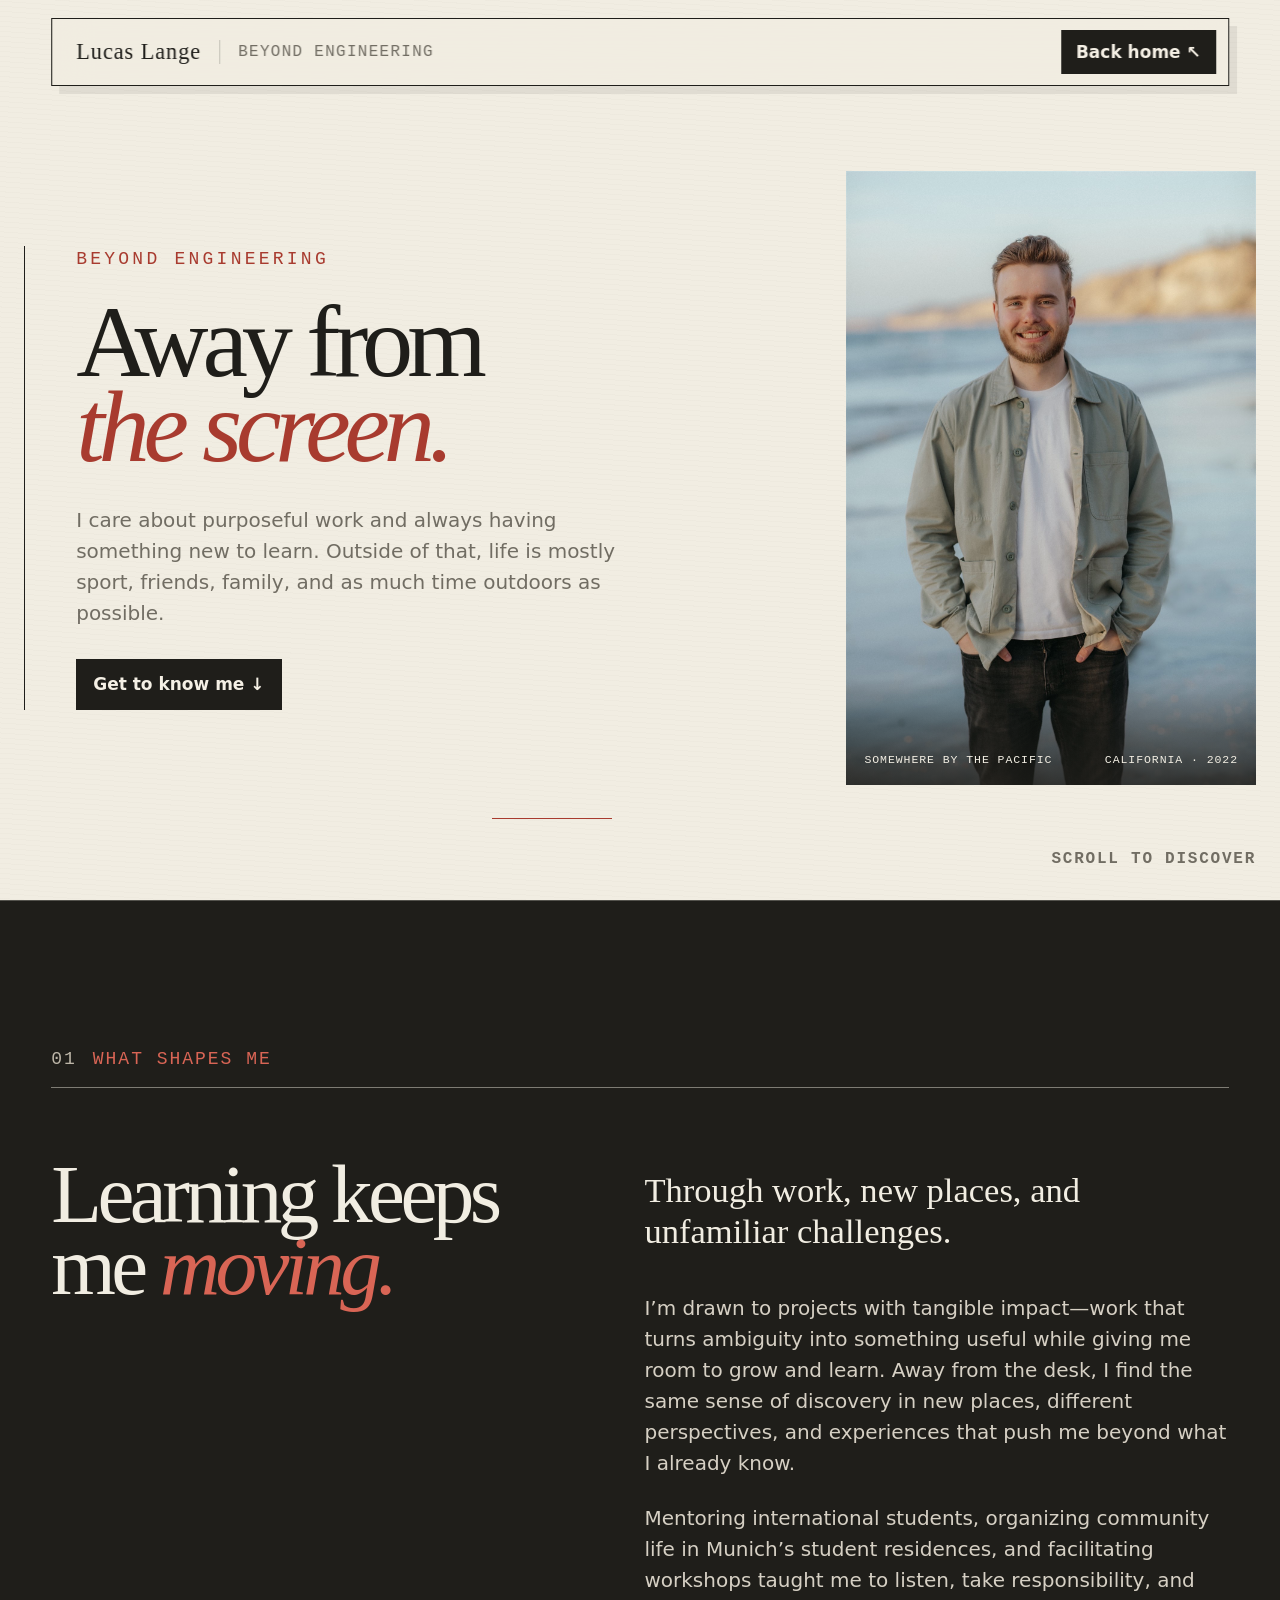
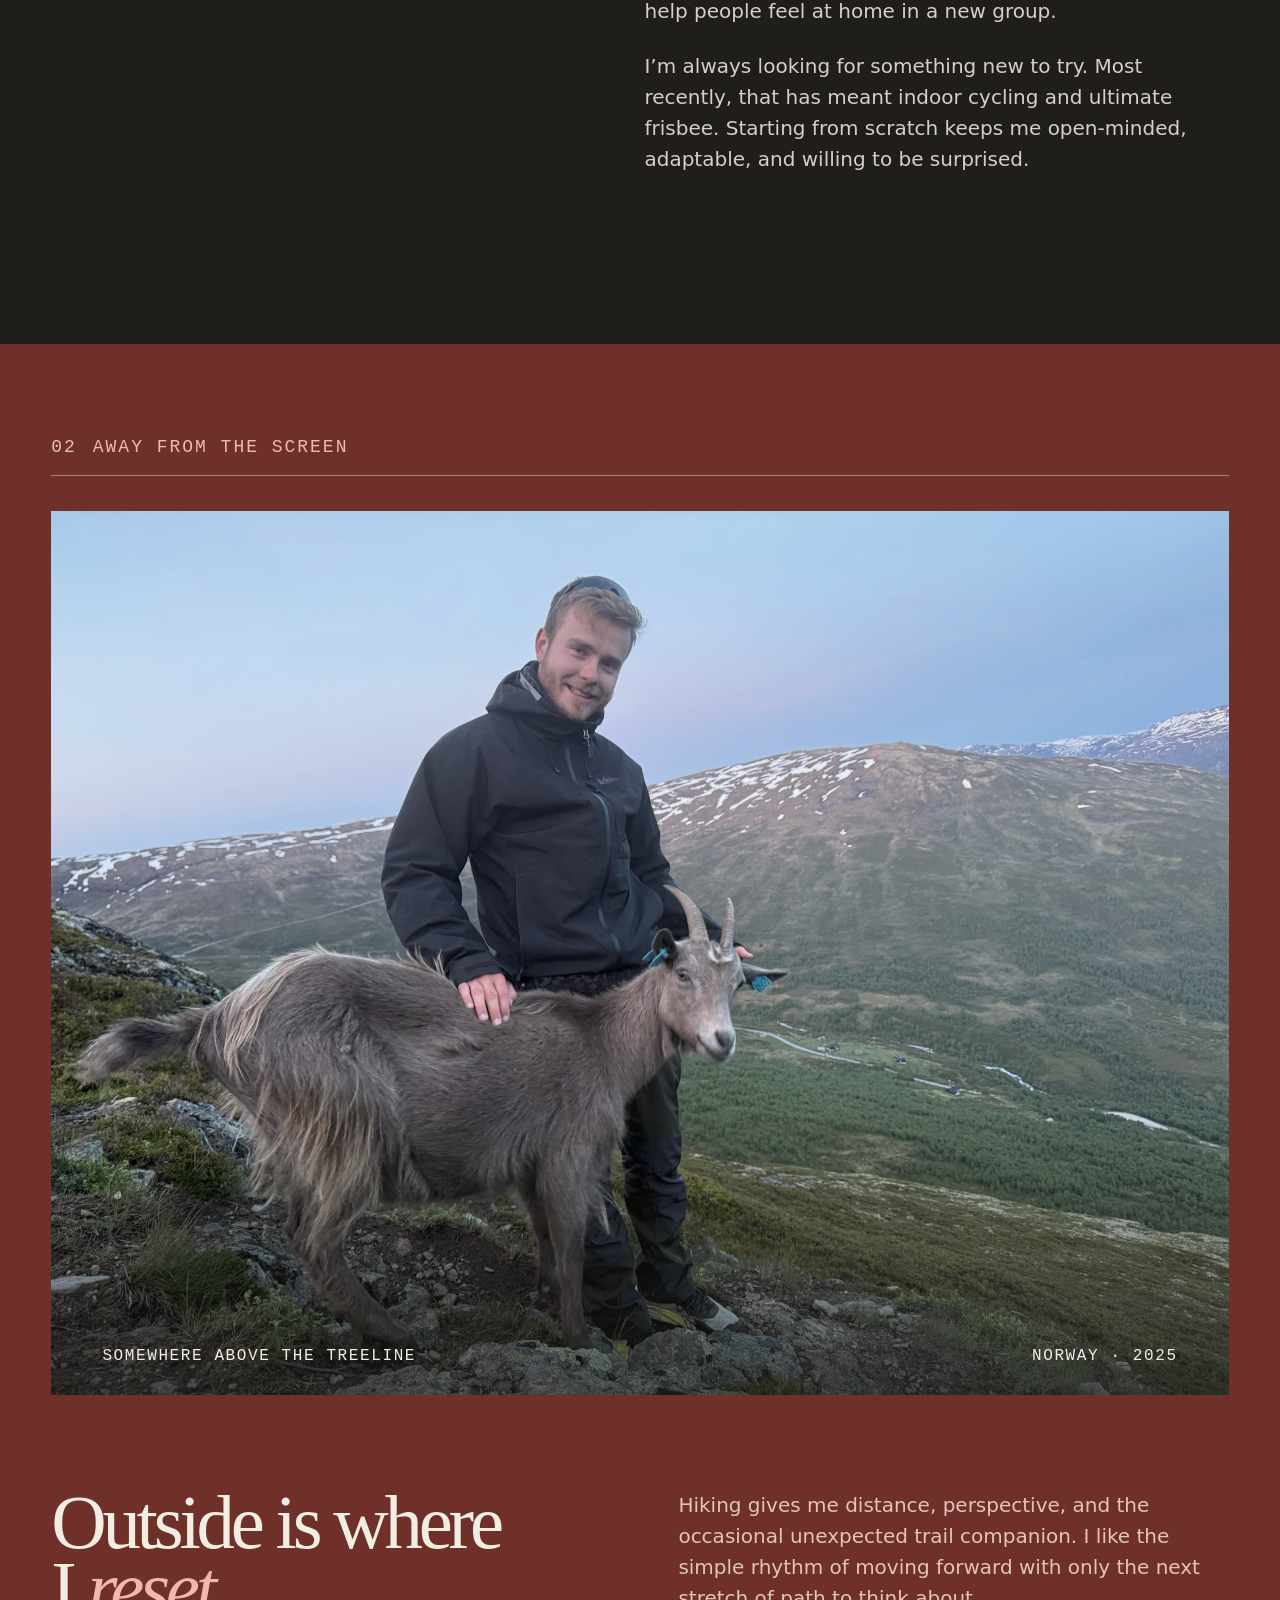
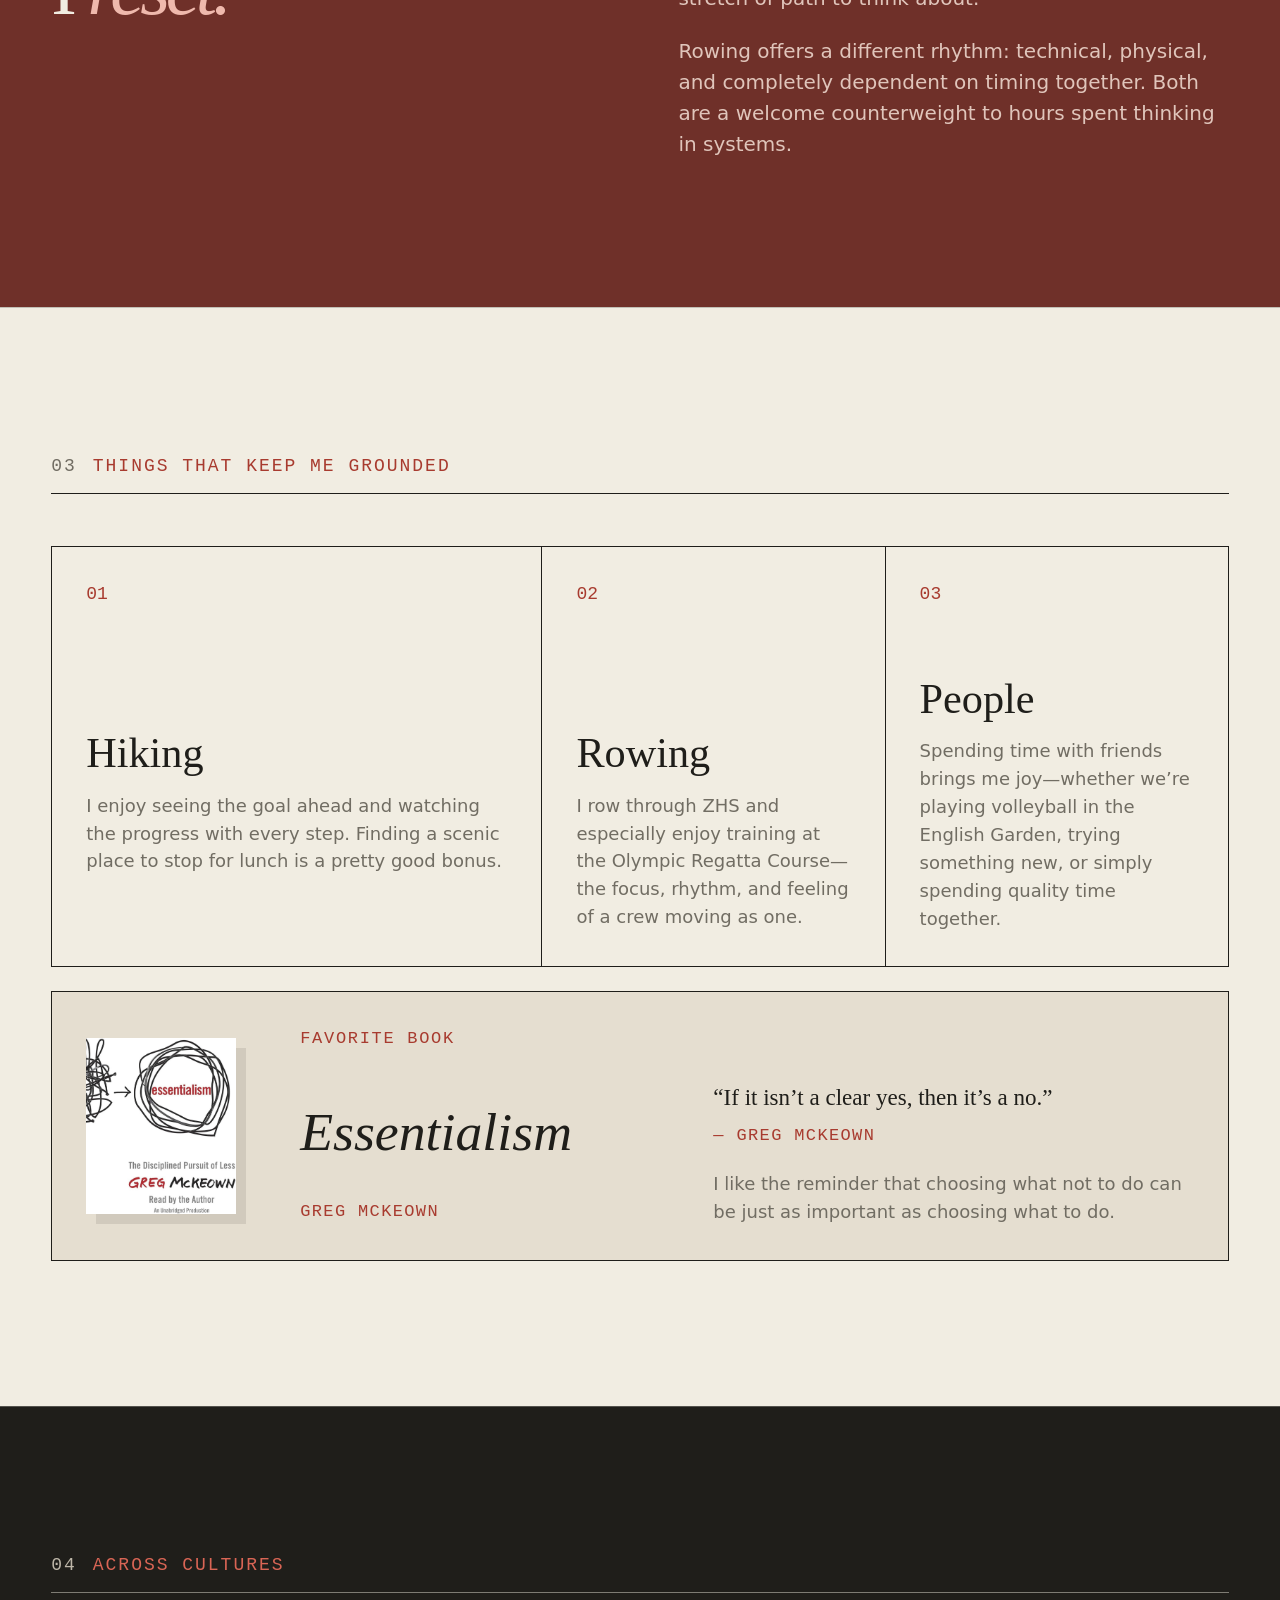
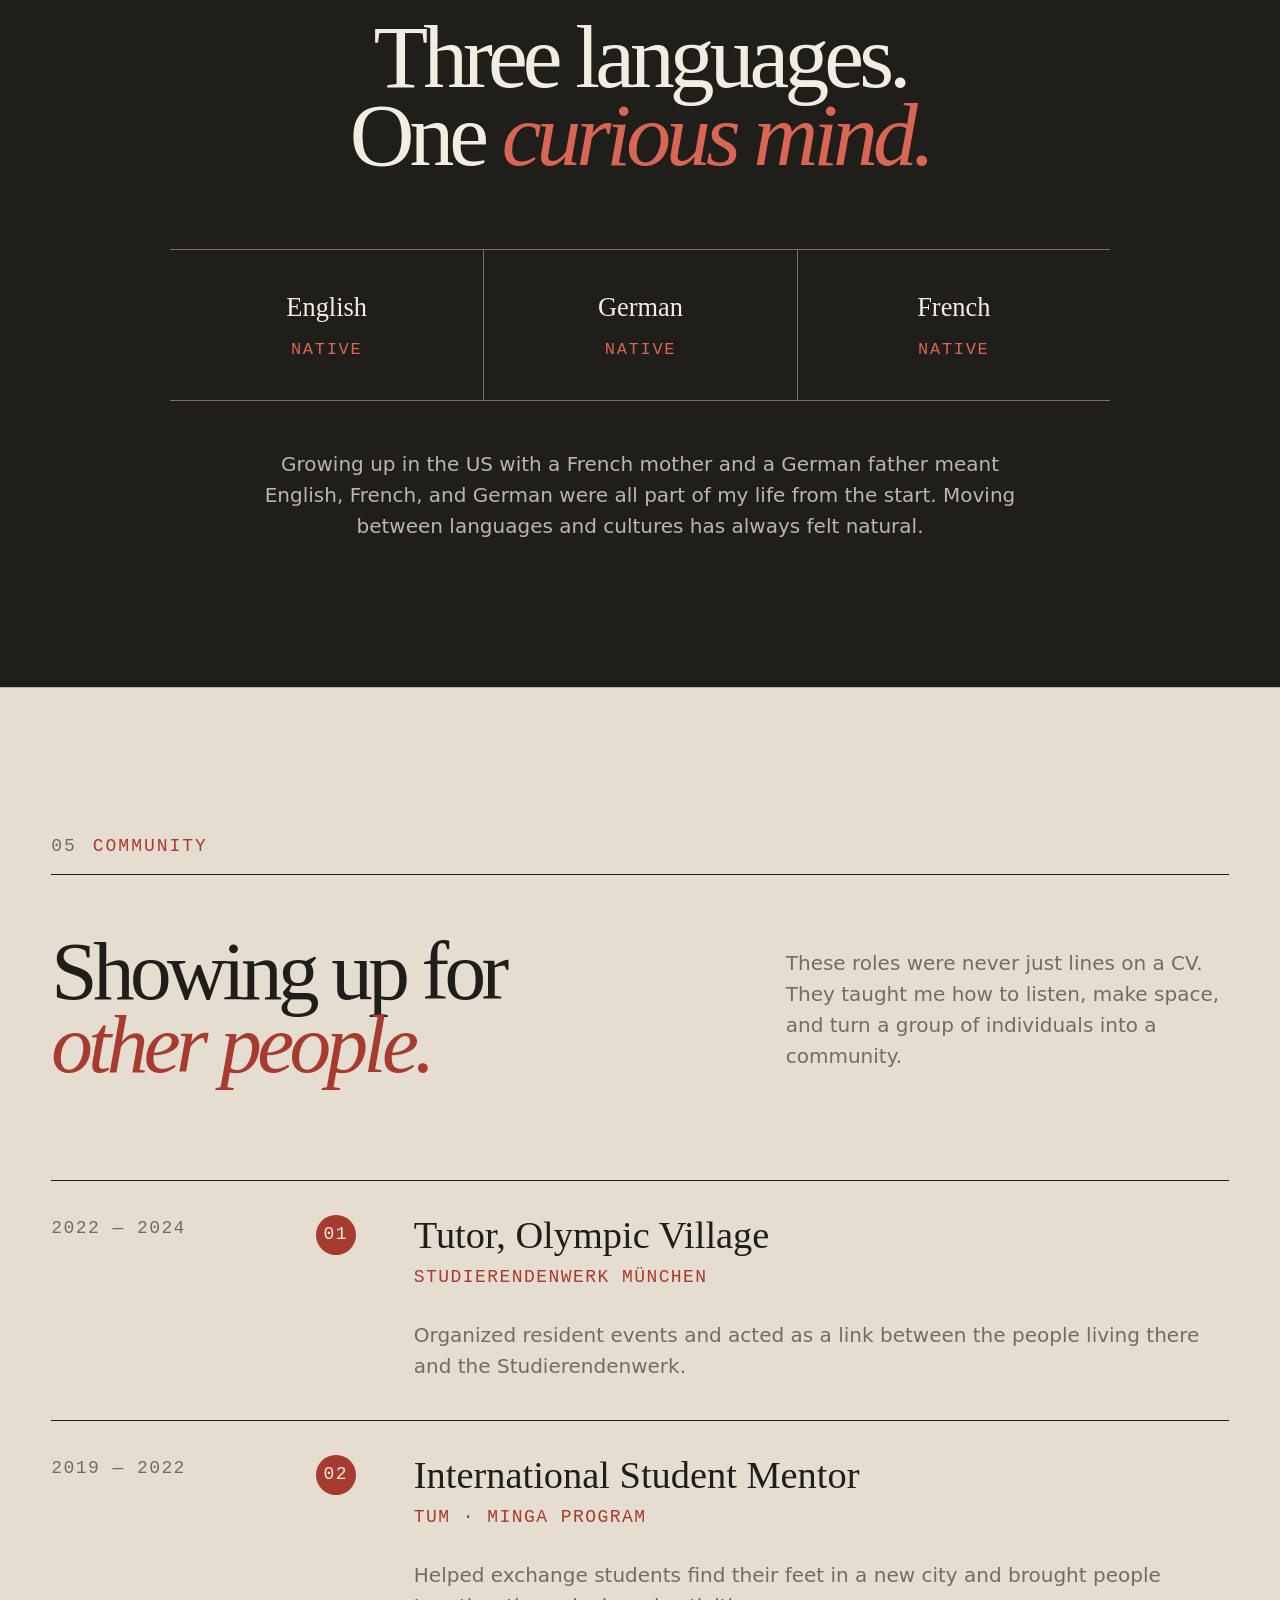
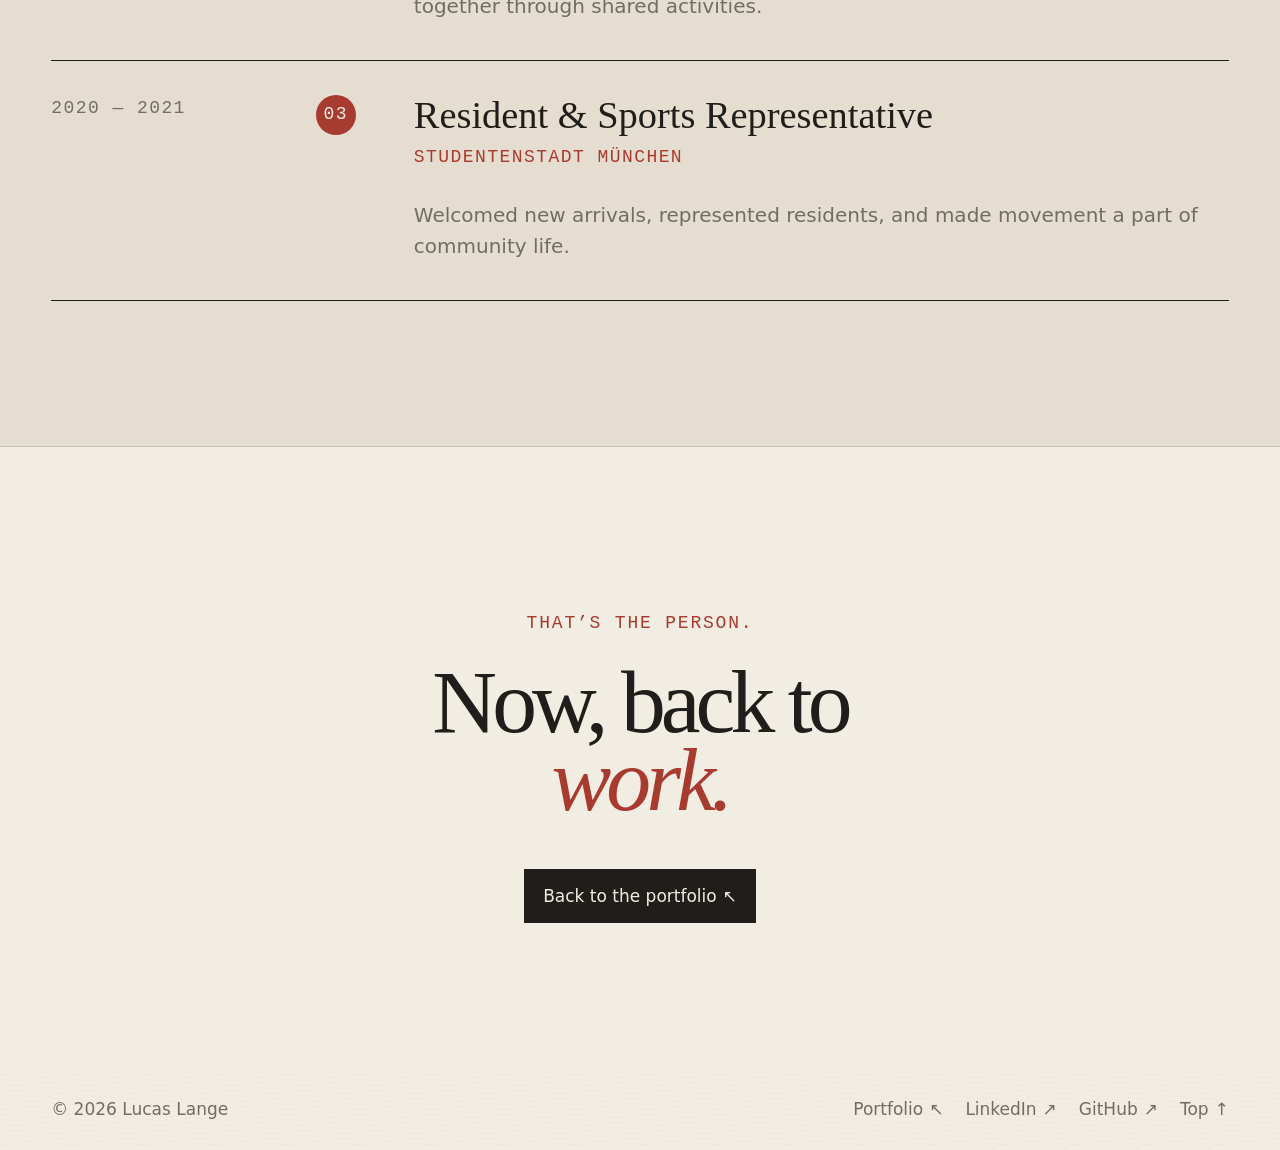
==== commit 7a225f6d: "feat: aligned homepage and hero layout" ====
--- a/about.html
+++ b/about.html
@@ -31,6 +31,7 @@
         <img src="media/ocean-portrait.jpg" alt="Lucas Lange smiling beside the ocean" width="1365" height="2048">
         <figcaption><span>Somewhere by the Pacific</span><span>California · 2022</span></figcaption>
       </figure>
+      <div class="hero-foot"><span>Scroll to discover</span></div>
     </section>
 
     <section class="human-story section" id="story">
--- a/styles.css
+++ b/styles.css
@@ -5,7 +5,7 @@
 *{box-sizing:border-box}html{scroll-behavior:smooth}body{margin:0;color:var(--ink);background:var(--bg);font-family:var(--sans);line-height:1.55;overflow-x:hidden}a{color:inherit;text-decoration:none}::selection{color:var(--bg);background:var(--accent)}.frame,.section-inner{width:min(calc(100% - 48px),var(--max));margin-inline:auto}.skip-link{position:fixed;top:-90px;left:20px;z-index:100;padding:10px 15px;color:var(--bg);background:var(--accent)}.skip-link:focus{top:0}:focus-visible{outline:2px solid var(--accent);outline-offset:4px}
 .site-nav{position:fixed;top:16px;left:50%;z-index:25;width:min(calc(100% - 34px),1240px);height:62px;padding:0 10px 0 20px;display:grid;grid-template-columns:1fr auto 1fr;align-items:center;background:color-mix(in srgb,var(--bg) 80%,transparent);border:1px solid var(--line);border-radius:40px;backdrop-filter:blur(18px);transform:translateX(-50%);transition:top .25s,background .25s}.site-nav.scrolled{top:7px;background:color-mix(in srgb,var(--bg) 94%,transparent)}.wordmark{font-weight:750;letter-spacing:-.04em}.wordmark span{margin-left:3px;color:var(--accent);font-size:.5rem;vertical-align:top}.site-nav nav{display:flex;gap:31px}.site-nav nav a{color:var(--muted);font-size:.7rem}.site-nav nav a:hover{color:var(--accent)}.nav-actions{justify-self:end;display:flex;align-items:center;gap:8px}.nav-about{padding:8px 13px;border:1px solid var(--ink);font-size:.8rem;font-weight:650;transition:color .2s,background-color .2s}.nav-about:hover{color:var(--bg);background:var(--ink)}.nav-actions .nav-action{justify-self:auto}.nav-action{justify-self:end;padding:9px 15px;color:var(--bg);background:var(--accent);border-radius:25px;font-size:.7rem;font-weight:750}.link-arrow{margin-left:.35em;display:inline-block}
 .concept-picker{position:fixed;right:16px;bottom:16px;z-index:40;width:230px;color:var(--ink);font-size:.68rem}.picker-toggle{width:100%;padding:10px 11px;display:grid;grid-template-columns:1fr auto 20px;align-items:center;gap:8px;color:inherit;background:color-mix(in srgb,var(--bg) 88%,transparent);border:1px solid var(--line);border-radius:12px;box-shadow:0 12px 40px rgba(0,0,0,.22);backdrop-filter:blur(18px);cursor:pointer;text-align:left}.picker-toggle span{color:var(--muted);font-size:.57rem;text-transform:uppercase;letter-spacing:.08em}.picker-toggle strong{font-weight:750}.picker-toggle i{font-style:normal;font-size:1.1rem;text-align:center;transition:transform .2s}.concept-picker.open .picker-toggle i{transform:rotate(45deg)}.picker-list{position:absolute;right:0;bottom:50px;width:100%;padding:7px;display:grid;gap:2px;background:color-mix(in srgb,var(--bg) 94%,transparent);border:1px solid var(--line);border-radius:13px;box-shadow:0 18px 55px rgba(0,0,0,.28);backdrop-filter:blur(20px);opacity:0;visibility:hidden;transform:translateY(8px);transition:.2s}.concept-picker.open .picker-list{opacity:1;visibility:visible;transform:none}.picker-list a{padding:7px 8px;display:grid;grid-template-columns:24px 1fr auto;align-items:center;border-radius:7px}.picker-list a:hover,.picker-list a[aria-current=page]{color:var(--bg);background:var(--accent)}.picker-list b{font-family:var(--mono);font-size:.58rem}.picker-list span{font-weight:750}.picker-list small{opacity:.65}.picker-list hr{width:100%;margin:3px 0;border:0;border-top:1px solid var(--line)}
-.hero{position:relative;min-height:100svh;padding-top:130px;padding-bottom:65px;display:grid;grid-template-columns:1.08fr .92fr;gap:50px;align-items:center}.micro,.section-tag{margin:0 0 25px;color:var(--accent);font-family:var(--mono);font-size:.65rem;letter-spacing:.11em;text-transform:uppercase}.hero h1{margin:0;font-size:clamp(4rem,8.2vw,8rem);font-weight:400;line-height:.87;letter-spacing:-.075em}.hero h1 span{display:block}.hero h1 .line-two{margin-left:13%;}.hero-intro{max-width:560px;margin:31px 0 0;color:var(--muted);font-size:1rem}.hero-link{margin-top:30px;padding:12px 17px;display:inline-flex;color:var(--bg);background:var(--accent);border-radius:4px;font-size:.75rem;font-weight:750;transition:transform .2s}.hero-link:hover{transform:translateY(-3px)}.hero-foot{position:absolute;right:0;bottom:24px;left:0;display:flex;justify-content:space-between;color:var(--muted);font-family:var(--mono);font-size:.58rem;text-transform:uppercase;letter-spacing:.08em}
+.hero{position:relative;min-height:100svh;padding-top:130px;padding-bottom:65px;display:grid;grid-template-columns:1.08fr .92fr;gap:50px;align-items:center}.micro,.section-tag{margin:0 0 25px;color:var(--accent);font-family:var(--mono);font-size:.65rem;letter-spacing:.11em;text-transform:uppercase}.hero h1{margin:0;font-size:clamp(4rem,8.2vw,8rem);font-weight:400;line-height:.87;letter-spacing:-.075em}.hero h1 span{display:block}.hero h1 .line-two{margin-left:13%;}.hero-intro{max-width:560px;margin:31px 0 0;color:var(--muted);font-size:1rem}.hero-link{margin-top:30px;padding:12px 17px;display:inline-flex;color:var(--bg);background:var(--accent);border-radius:4px;font-size:.75rem;font-weight:750;transition:transform .2s}.hero-link:hover{transform:translateY(-3px)}.hero-foot{position:absolute;right:0;bottom:24px;left:0;display:flex;justify-content:flex-end;color:var(--muted);font-family:var(--mono);font-size:.58rem;text-transform:uppercase;letter-spacing:.08em;transition:opacity .2s,transform .2s}.hero-foot.is-hidden{opacity:0;transform:translateY(8px)}
 .hero-object{position:relative;justify-self:center;width:min(39vw,470px);aspect-ratio:1;display:grid;place-items:center}.hero-object::before{content:"";position:absolute;inset:6%;background:radial-gradient(circle,rgba(242,255,25,.16),transparent 62%);filter:blur(18px)}.radar-ring{position:absolute;border:1px solid color-mix(in srgb,var(--accent) 35%,transparent);border-radius:50%;animation:spin 18s linear infinite}.ring-one{inset:4%;border-style:dashed}.ring-two{inset:21%;animation-direction:reverse;animation-duration:11s}.radar-ring::after{content:"";position:absolute;top:12%;left:13%;width:8px;height:8px;background:var(--accent);border-radius:50%;box-shadow:0 0 18px var(--accent)}.object-core{position:relative;width:42%;aspect-ratio:1;display:flex;flex-direction:column;align-items:center;justify-content:center;color:var(--bg);background:var(--accent);border-radius:50%;box-shadow:0 0 70px color-mix(in srgb,var(--accent) 20%,transparent)}.object-core span{font-size:4.3rem;font-weight:800;line-height:.85;letter-spacing:-.08em}.object-core small{margin-top:10px;font-family:var(--mono);font-size:.55rem;letter-spacing:.14em}.coordinate{position:absolute;color:var(--muted);font-family:var(--mono);font-size:.55rem}.coord-one{top:12%;right:5%}.coord-two{bottom:10%;left:2%}.device-screen,.device-controls,.ocean,.monolith{display:none}@keyframes spin{to{transform:rotate(360deg)}}
 .section{padding:125px 0;border-top:1px solid var(--line)}.section-tag{padding-bottom:13px;display:flex;gap:16px;border-bottom:1px solid var(--line)}.section-tag span{color:var(--muted)}.profile-grid{display:grid;grid-template-columns:1.1fr .9fr;gap:90px}.profile h2,.experience-heading h2,.contact h2{margin:0;font-size:clamp(3rem,6.5vw,6.3rem);font-weight:400;line-height:.92;letter-spacing:-.065em}.profile h2 em{color:var(--accent);font-style:normal}.profile-copy>p{max-width:590px;color:var(--muted);font-size:1.05rem}.metrics{margin-top:50px;padding-top:22px;display:grid;grid-template-columns:repeat(3,1fr);border-top:1px solid var(--line)}.metrics div{display:flex;flex-direction:column}.metrics strong{font-size:1.8rem;line-height:1}.metrics span{margin-top:7px;color:var(--muted);font-size:.65rem}
 .experience{background:var(--panel)}.experience-heading{margin-bottom:65px;display:flex;justify-content:space-between;align-items:end;gap:35px}.experience-heading p{max-width:360px;margin:0;color:var(--muted)}.experience-grid{border-top:1px solid var(--line)}.experience-object{border-bottom:1px solid var(--line)}.experience-object summary{padding:27px 0;display:grid;grid-template-columns:70px 1fr 30px;align-items:center;gap:10px;cursor:pointer;list-style:none}.experience-object summary::-webkit-details-marker{display:none}.object-number{color:var(--accent);font-family:var(--mono);font-size:.7rem}.object-label{display:grid;grid-template-columns:180px .8fr 1.2fr;align-items:center;gap:20px}.object-label small{color:var(--muted);font-family:var(--mono);font-size:.62rem}.object-label strong{font-size:.9rem}.object-label>span{color:var(--muted)}.experience-object summary>i{color:var(--accent);font-style:normal;font-size:1.4rem;transition:transform .2s}.experience-object[open] summary>i{transform:rotate(45deg)}.object-copy{padding:0 40px 35px 250px}.role-title{color:var(--accent);font-family:var(--mono);font-size:.65rem;text-transform:uppercase;letter-spacing:.09em}.object-copy ul{max-width:none;margin:0;padding-left:18px;color:var(--muted);font-size:.85rem}.object-copy li{margin-bottom:11px;padding-left:4px}.object-copy li::marker{color:var(--accent)}.role-tags{margin-top:20px;display:flex;flex-wrap:wrap;gap:6px}.role-tags span{padding:5px 9px;border:1px solid var(--line);border-radius:20px;font-size:.62rem}
@@ -147,7 +147,7 @@
 .w3 .site-nav nav{display:none}
 .w3 .wordmark{grid-column:1;display:flex;align-items:center;gap:18px;font-size:1.4rem}
 .w3 .nav-actions{grid-column:2}
-.w3 .wordmark::after{content:"Agentic AI Engineer · Munich";padding-left:18px;color:var(--muted);border-left:1px solid var(--line);font-family:var(--mono);font-size:.72rem;letter-spacing:.08em;text-transform:uppercase}
+.w3 .wordmark::after{content:"Agentic AI Engineer";padding-left:18px;color:var(--muted);border-left:1px solid var(--line);font-family:var(--mono);font-size:.72rem;letter-spacing:.08em;text-transform:uppercase}
 .w3 .hero{padding-top:130px;grid-template-columns:.68fr 1.32fr}
 .w3 .hero-copy{padding-block:7vh;padding-left:clamp(28px,4vw,72px)}
 .w3 .hero-copy::after,.w3 .object-core::after{display:none}
@@ -156,6 +156,14 @@
 .w3 .hero-intro{max-width:660px;font-size:1.08rem}
 .w3 .hero-object{width:min(36vw,520px)}
 .w3 .hero-foot{bottom:28px;font-size:.82rem;font-weight:650;letter-spacing:.11em}
+
+/* Keep the homepage hero composed as one centered unit on large displays. */
+@media(min-width:901px){
+  html.w3 body:not(.human-page) .hero{width:min(calc(100% - 48px),1440px);max-width:1440px;grid-template-columns:minmax(440px,1.15fr) minmax(330px,.7fr);gap:clamp(45px,8vw,135px)}
+  html.w3 body:not(.human-page) .hero-copy{grid-column:1;grid-row:1}
+  html.w3 body:not(.human-page) .hero-object{grid-column:2;grid-row:1}
+}
+
 .w3 .profile{position:relative;padding-bottom:190px}
 .w3 .profile::after{content:"THE JOURNEY TO AGENTIC AI  ↓";position:absolute;right:0;bottom:0;left:0;padding:17px 4vw;color:#f1ede2;background:#a83b2f;font-family:var(--mono);font-size:.75rem;letter-spacing:.14em;text-align:right}
 .w3 .profile-grid{grid-template-columns:minmax(330px,.82fr) minmax(520px,1.18fr);align-items:start;gap:clamp(60px,8vw,150px)}
@@ -280,8 +288,8 @@
 .human-hero .reveal{opacity:1;transform:none;animation:arrive .8s both}
 .human-hero .human-portrait{animation-delay:.12s}
 .human-hero{position:relative;min-height:100svh;padding-top:126px;padding-bottom:70px;display:grid;grid-template-columns:minmax(440px,1.15fr) minmax(330px,.7fr);gap:clamp(45px,8vw,135px);align-items:center}
-.human-hero::before{content:"";position:absolute;top:20%;left:0;width:1px;height:170px;background:#a83b2f}
-.human-hero-copy{position:relative;min-width:0;padding-left:clamp(24px,4vw,64px);z-index:2}
+.human-hero::before{content:"";position:absolute;right:auto;bottom:9%;left:38%;width:120px;height:1px;background:#a83b2f}
+.human-hero-copy{position:relative;min-width:0;padding-left:clamp(24px,4vw,64px);border-left:1px solid var(--ink);z-index:2}
 .human-hero h1{margin:0;font-size:clamp(4.4rem,8vw,9rem);line-height:.83;letter-spacing:-.06em}
 .human-hero .human-intro{max-width:590px;margin:36px 0 0;color:var(--muted);font-size:1.25rem}
 .human-portrait{position:relative;justify-self:end;width:min(32vw,450px);height:min(66vh,650px);margin:0;background:#d7cdbd;overflow:hidden}
@@ -289,6 +297,7 @@
 .human-portrait img{width:100%;height:100%;display:block;object-fit:cover;object-position:center 37%;filter:saturate(.82) contrast(1.02)}
 .human-portrait figcaption{position:absolute;right:0;bottom:0;left:0;padding:72px 18px 16px;display:flex;justify-content:space-between;align-items:end;gap:12px;color:#f1ede2;background:linear-gradient(180deg,transparent,rgba(31,30,26,.78));font-family:var(--mono);font-size:.72rem;letter-spacing:.08em;text-transform:uppercase}
 .human-portrait figcaption span{color:inherit}
+.human-page .hero-foot{bottom:28px;font-size:1rem;font-weight:650;letter-spacing:.11em}
 
 /* Keep the portrait and headline visually connected on ultra-wide displays. */
 @media(min-width:901px){
@@ -384,7 +393,7 @@
 @media(max-width:600px){
   .beyond-teaser-copy{min-height:520px;padding:32px 25px;display:flex;flex-direction:column;gap:0}.beyond-teaser-copy p{margin-top:32px;font-size:.98rem}.beyond-teaser-link{margin-top:auto}
   .human-page .site-nav{top:0;width:100%;height:64px;grid-template-columns:minmax(0,1fr) auto}.human-page .nav-action{padding:8px 10px;font-size:1rem}.human-page .nav-action span{display:none}
-  .human-hero{width:100%;padding:112px 16px 70px;grid-template-columns:minmax(0,1fr);gap:60px}.human-hero::before{top:120px;left:16px;height:120px}.human-hero-copy{padding-left:20px}.human-hero h1{font-size:clamp(3.5rem,15vw,4.6rem)}.human-hero .human-intro{font-size:1.125rem}.human-portrait{justify-self:center;width:82%;height:104vw;max-height:560px}.human-portrait::before{display:none}
+  .human-hero{width:100%;padding:112px 16px 70px;grid-template-columns:minmax(0,1fr);gap:60px}.human-hero::before{right:auto;bottom:32px;left:38%;width:90px;height:1px}.human-hero-copy{padding-left:20px}.human-hero h1{font-size:clamp(3.5rem,15vw,4.6rem)}.human-hero .human-intro{font-size:1.125rem}.human-portrait{justify-self:center;width:82%;height:104vw;max-height:560px}.human-portrait::before{display:none}
   .human-story-grid{margin-top:50px}.human-story h2,.outdoors-copy h2,.community-heading h2{font-size:clamp(3.4rem,15vw,5rem)}.human-story-copy{padding:0}.human-story-copy .story-lead{margin-bottom:32px}
   .outdoors-section{padding-top:60px}.outdoors-label .section-tag{margin-bottom:25px}.outdoors-image{width:calc(100% - 32px);height:auto;min-height:0;aspect-ratio:4/3}.outdoors-image img{object-position:center}.outdoors-image figcaption{font-size:.8rem}.outdoors-copy{padding-top:70px;padding-bottom:90px;grid-template-columns:1fr;gap:35px}
   .interest-grid{grid-template-columns:1fr}.interest-card-featured{grid-column:auto}.interest-card{min-height:300px;padding:28px}.interest-card>div{min-height:0}.favorite-book{padding:26px;grid-template-columns:1fr;gap:34px}.favorite-book figure{width:115px}.favorite-book-copy{display:block}.favorite-book-copy>span{display:block;margin-bottom:18px}.favorite-book .book-author{margin-top:10px}.book-reflection{margin-top:28px}
